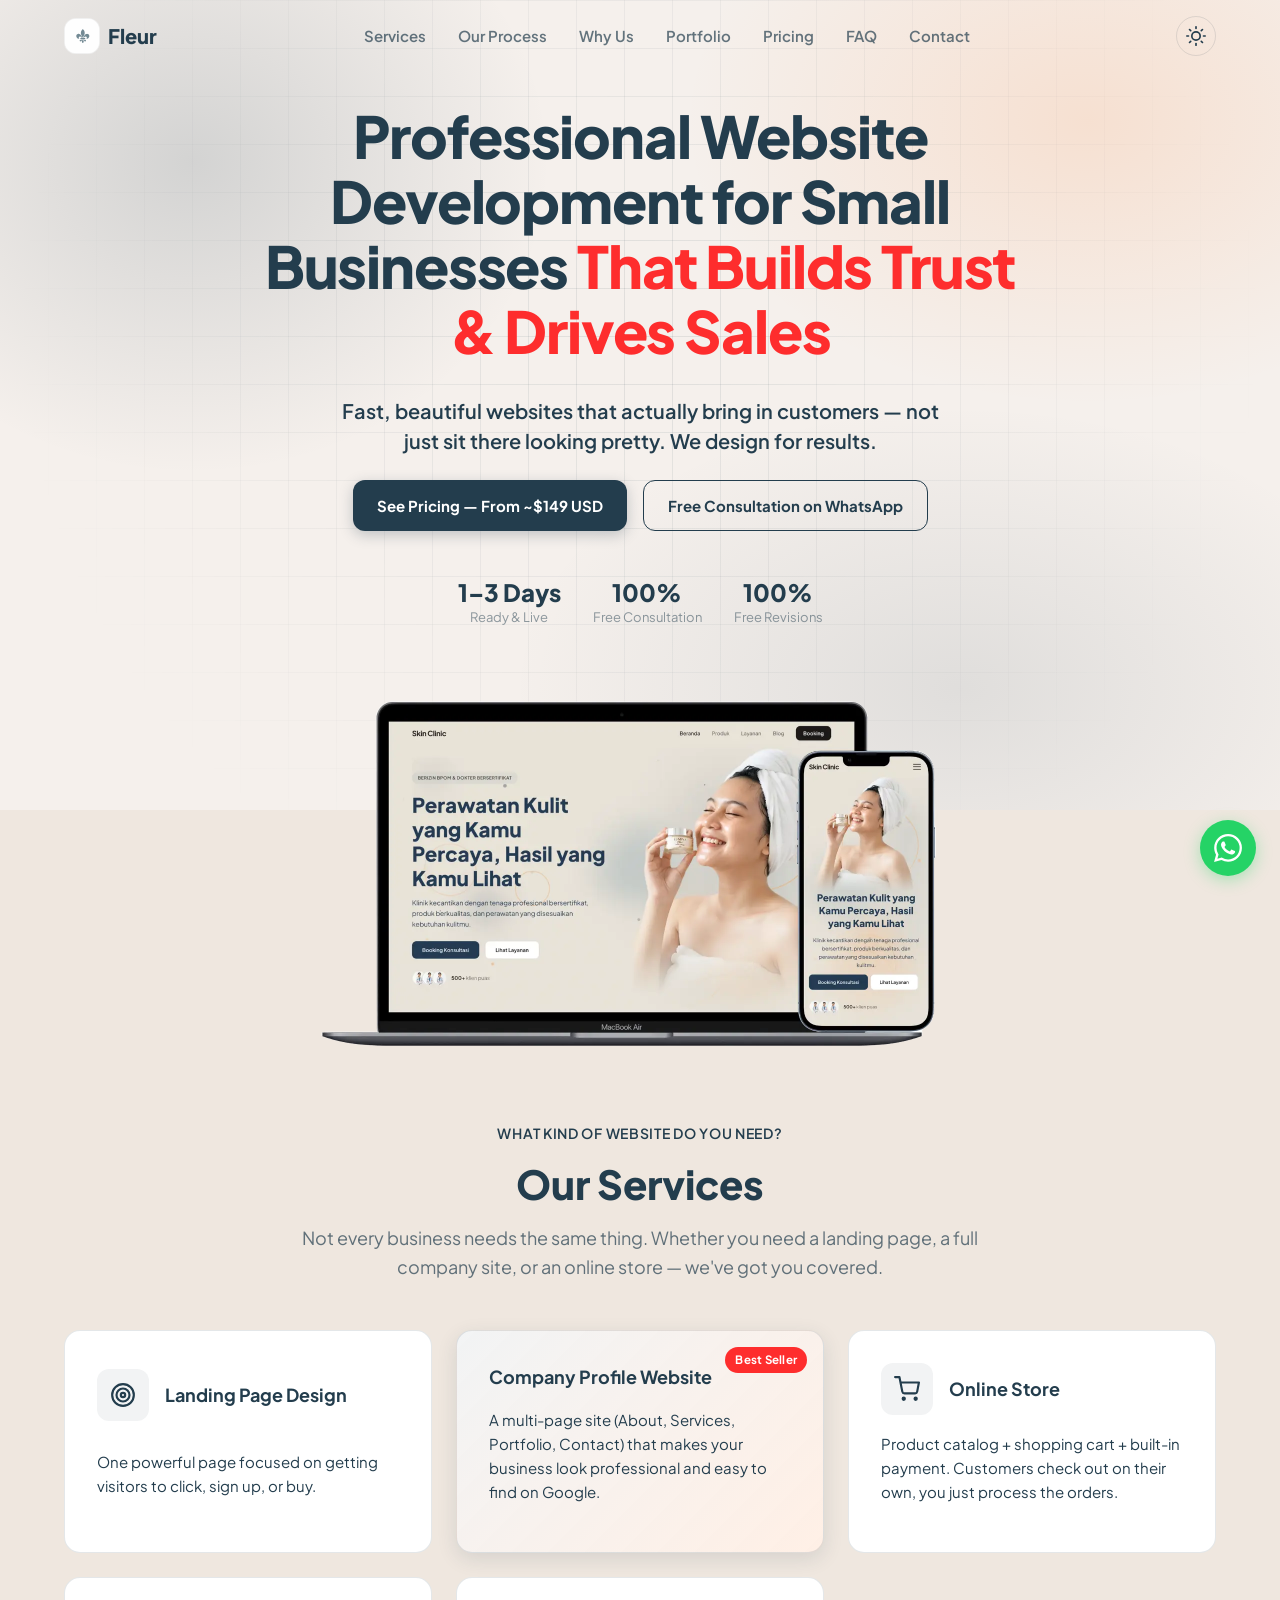
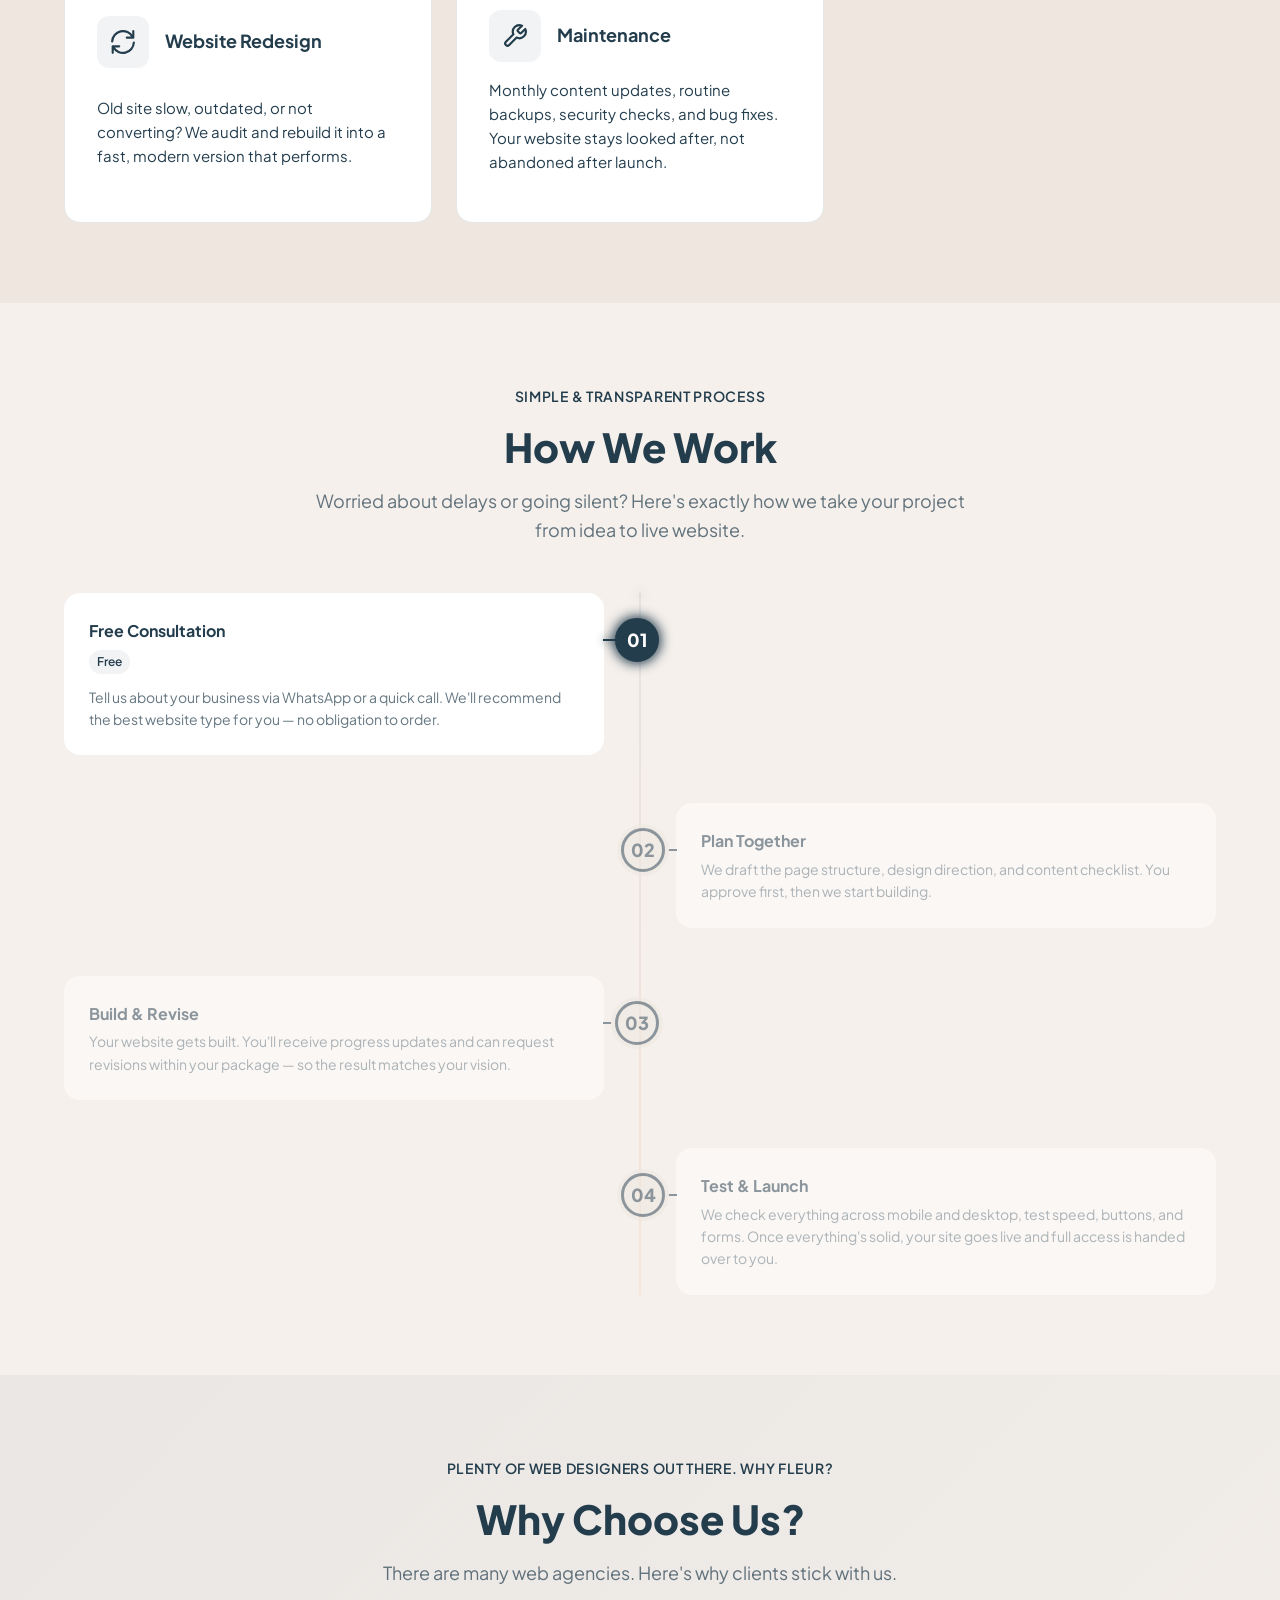
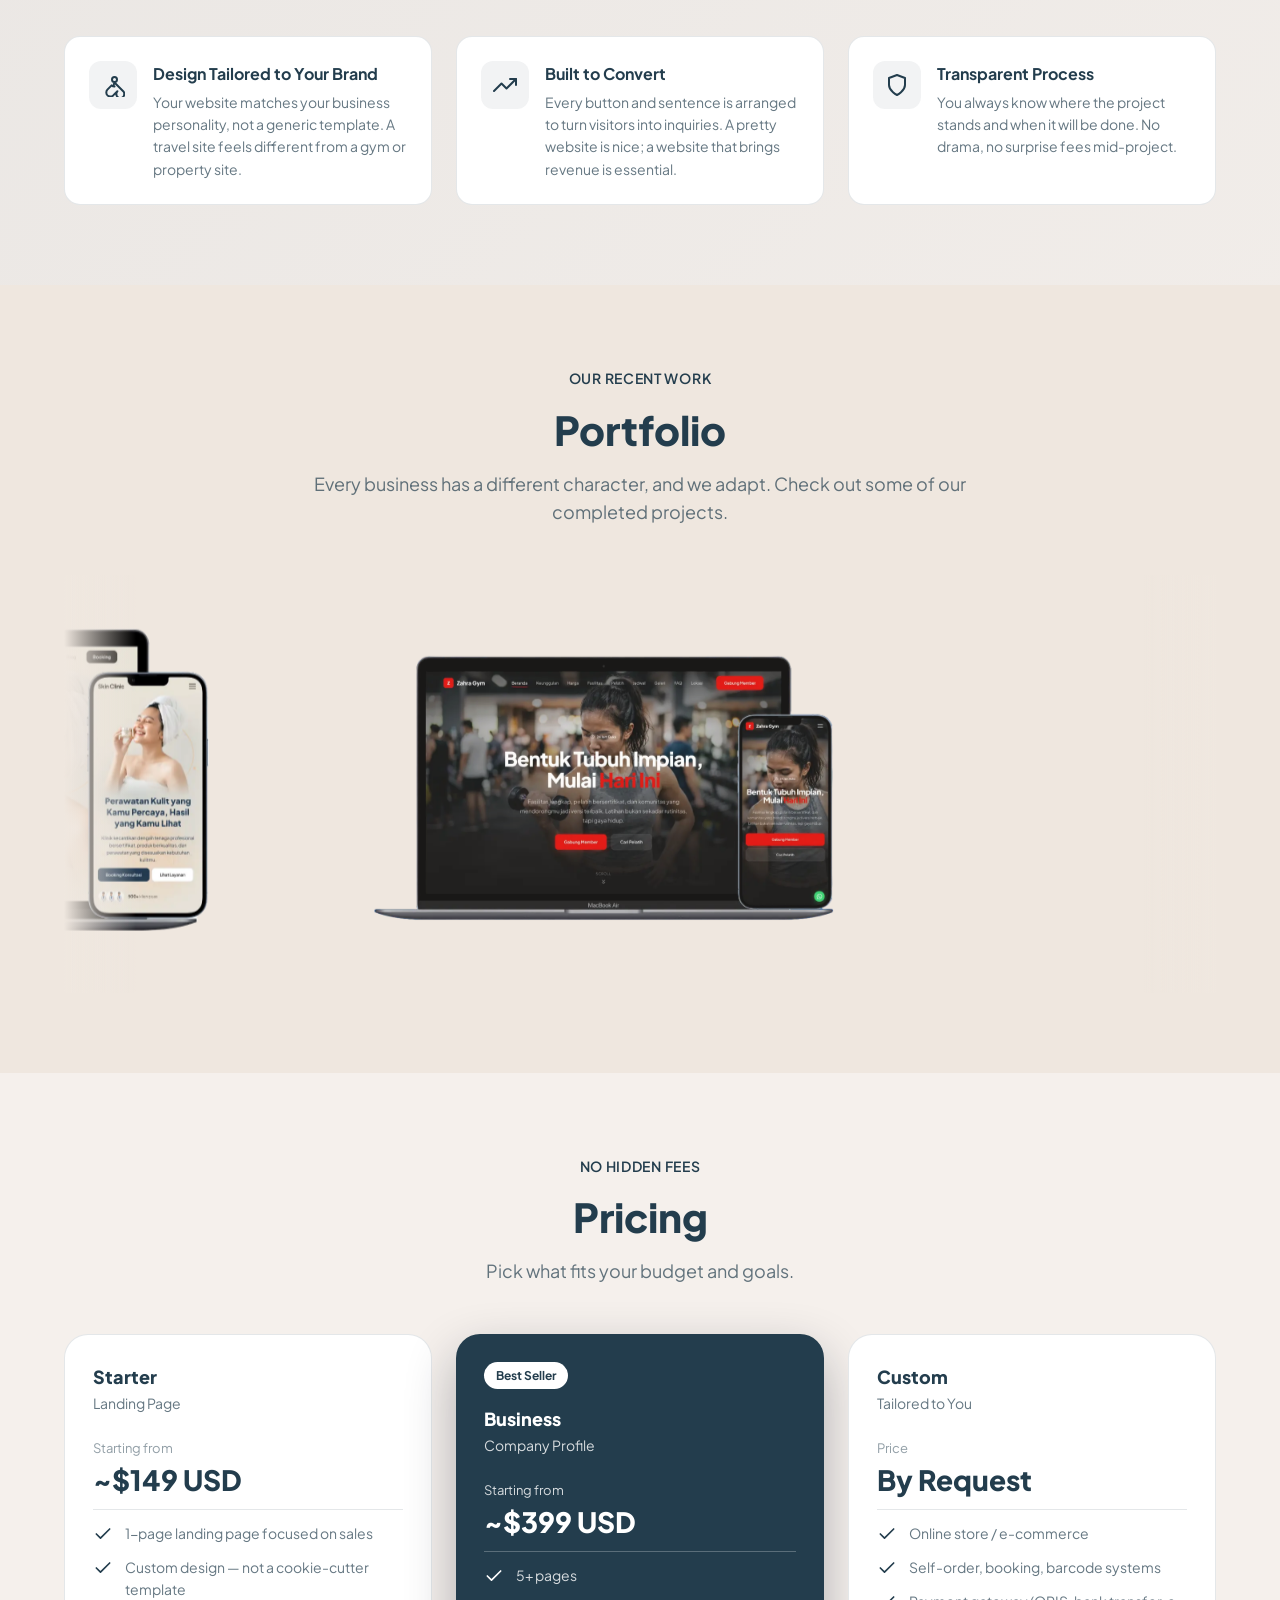
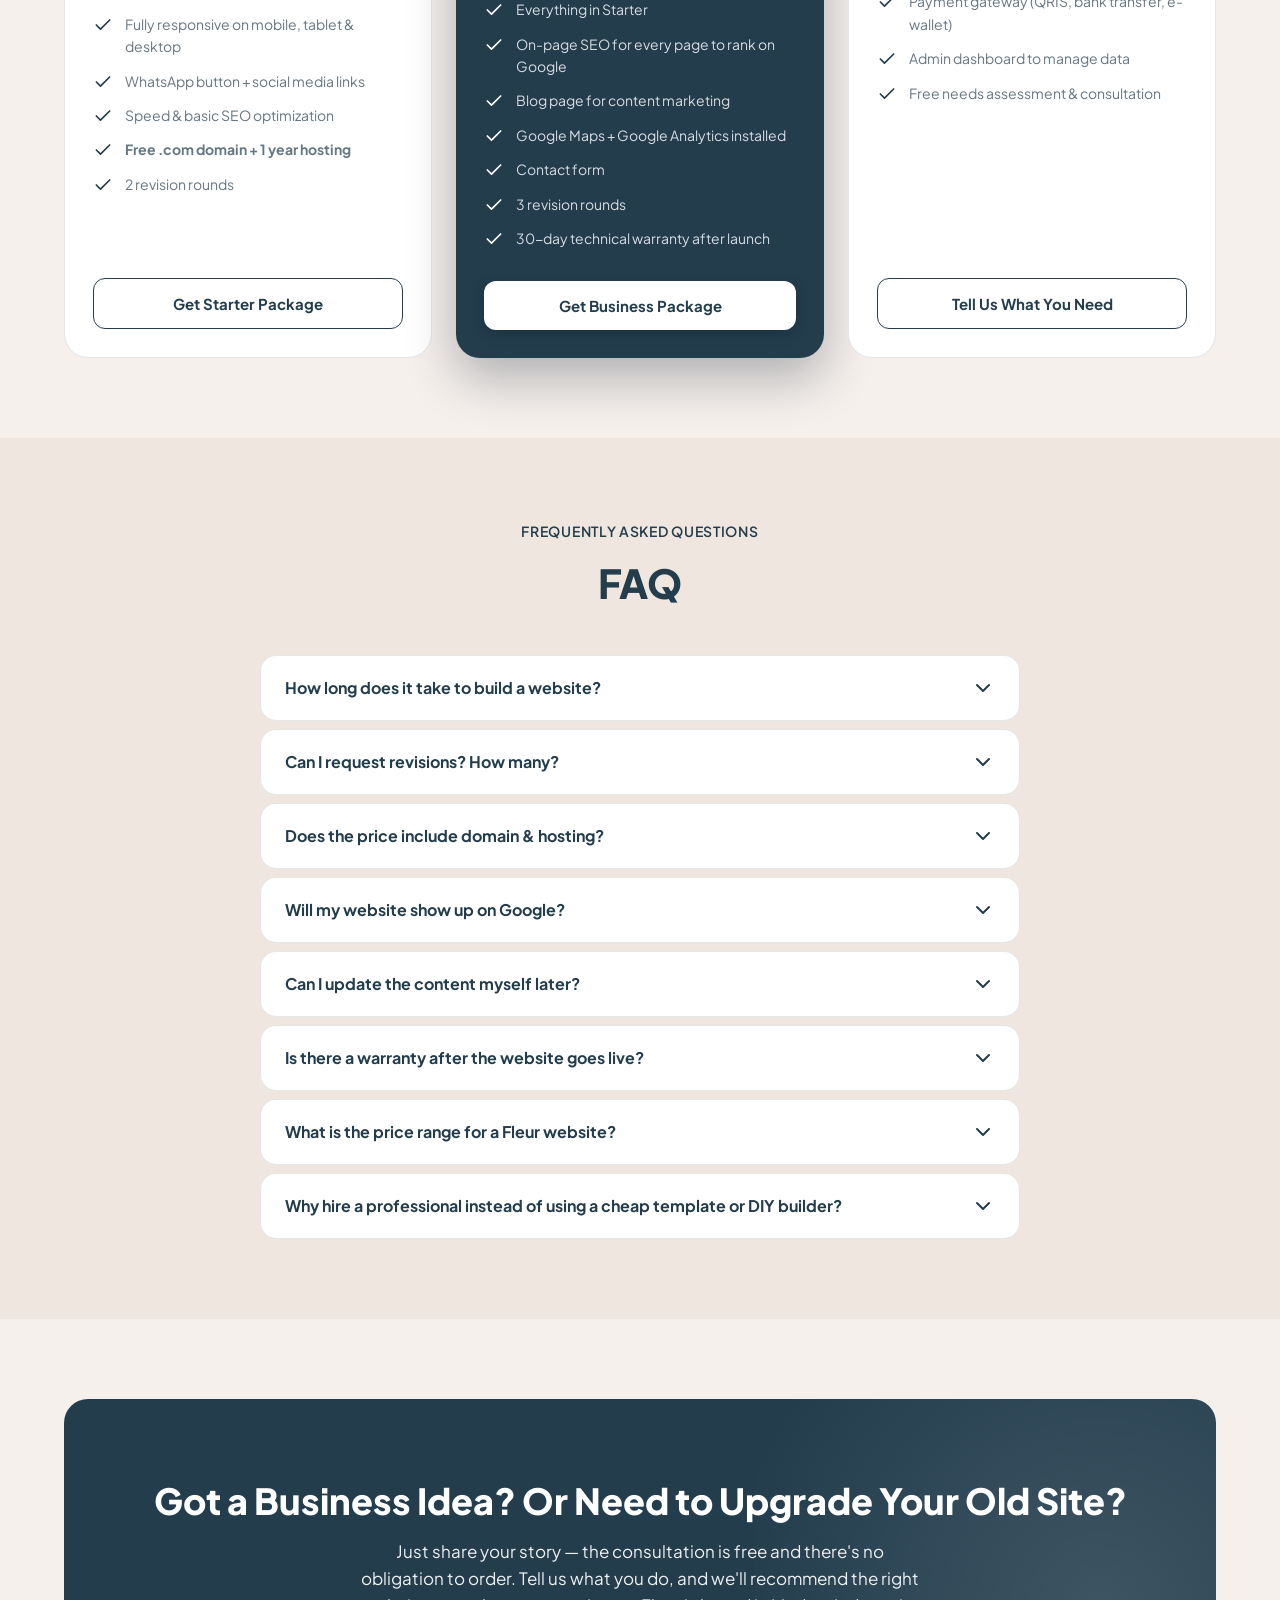
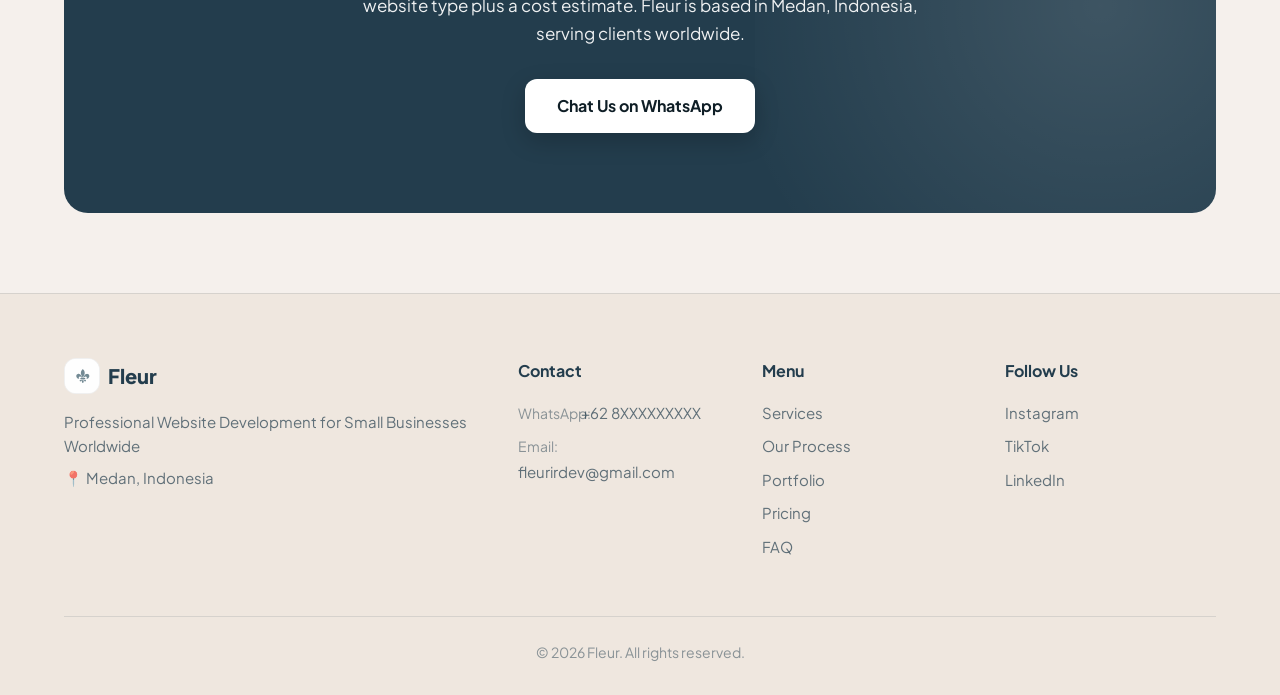
==== en/index.html @ a596614a "add leaguage" ====
<!DOCTYPE html>
<html lang="en">

<head>
  <meta charset="UTF-8">
  <meta name="viewport" content="width=device-width, initial-scale=1.0">
  <meta http-equiv="X-UA-Compatible" content="IE=edge">

  <!-- SEO Meta -->
  <title>Professional Website Development Services for Small Business | Fleur</title>
  <meta name="description"
    content="Affordable custom website development for small businesses &amp; professionals — landing pages, company profiles &amp; online stores. Fast turnaround, SEO-friendly, free consultation. Based in Indonesia, serving clients worldwide.">
  <meta name="keywords"
    content="custom website development, small business web design, affordable website services, professional website design, landing page design, company profile website, ecommerce website development, website redesign services, website maintenance services, freelance web developer Indonesia, cheap website design, fast website development, SEO friendly website">
  <meta name="robots" content="index, follow">
  <meta name="author" content="Fleur">
  <link rel="canonical" href="https://Fleur.id/en/">

  <!-- Hreflang -->
  <link rel="alternate" hreflang="id" href="https://Fleur.id/jasa-pembuatan-website" />
  <link rel="alternate" hreflang="en" href="https://Fleur.id/en/" />
  <link rel="alternate" hreflang="x-default" href="https://Fleur.id/jasa-pembuatan-website" />

  <!-- Open Graph -->
  <meta property="og:type" content="website">
  <meta property="og:url" content="https://Fleur.id/en/">
  <meta property="og:title" content="Professional Website Development Services for Small Business | Fleur">
  <meta property="og:description"
    content="Affordable custom website development for small businesses &amp; professionals — landing pages, company profiles &amp; online stores. Fast turnaround, SEO-friendly, free consultation. Based in Indonesia, serving clients worldwide.">
  <meta property="og:image" content="https://Fleur.id/assets/og-image.jpg">
  <meta property="og:locale" content="en_US">
  <meta property="og:site_name" content="Fleur">

  <!-- Twitter Card -->
  <meta name="twitter:card" content="summary_large_image">
  <meta name="twitter:title" content="Professional Website Development Services for Small Business | Fleur">
  <meta name="twitter:description"
    content="Affordable custom website development for small businesses &amp; professionals — landing pages, company profiles &amp; online stores. Fast turnaround, SEO-friendly, free consultation. Based in Indonesia, serving clients worldwide.">
  <meta name="twitter:image" content="https://Fleur.id/assets/og-image.jpg">

  <!-- Fonts -->
  <link rel="preconnect" href="https://fonts.googleapis.com">
  <link rel="preconnect" href="https://fonts.gstatic.com" crossorigin>
  <link href="https://fonts.googleapis.com/css2?family=Plus+Jakarta+Sans:wght@400;500;600;700;800&display=swap"
    rel="stylesheet">

  <!-- Styles -->
  <link rel="stylesheet" href="../css/styles.css">

  <!-- Inline theme init (prevent FOUC): set theme before paint -->
  <script>
    (function () {
      try {
        var saved = localStorage.getItem("Fleur-theme");
        var theme = saved || "light";
        document.documentElement.setAttribute("data-theme", theme);
        document.documentElement.classList.add("js");
      } catch (e) {
        document.documentElement.classList.add("js");
      }
    })();
  </script>

  <!-- Favicon placeholder -->
  <link rel="icon" type="image/svg+xml" href="../assets/logo.svg">

  <!-- JSON-LD Structured Data (static) -->
  <script type="application/ld+json">
  {
    "@context": "https://schema.org",
    "@graph": [
      {
        "@type": "ProfessionalService",
        "@id": "https://Fleur.id/en/",
        "name": "Fleur",
        "description": "Affordable custom website development for small businesses & professionals — landing pages, company profiles & online stores. Fast turnaround, SEO-friendly, free consultation. Based in Indonesia, serving clients worldwide.",
        "url": "https://Fleur.id/en/",
        "telephone": "+628XXXXXXXXX",
        "email": "fleurirdev@gmail.com",
        "address": {
          "@type": "PostalAddress",
          "addressLocality": "Medan",
          "addressCountry": "ID"
        },
        "areaServed": {
          "@type": "Place",
          "name": "Global"
        },
        "priceRange": "$$"
      },
      {
        "@type": "BreadcrumbList",
        "itemListElement": [
          {
            "@type": "ListItem",
            "position": 1,
            "name": "Home",
            "item": "https://Fleur.id/en/"
          }
        ]
      },
      {
        "@type": "Service",
        "serviceType": "Custom Landing Page Design",
        "provider": { "@id": "https://Fleur.id/en/" },
        "areaServed": { "@type": "Place", "name": "Global" },
        "name": "Custom Landing Page Design",
        "description": "A single high-converting page designed to turn visitors into leads or buyers."
      },
      {
        "@type": "Service",
        "serviceType": "Company Profile Website",
        "provider": { "@id": "https://Fleur.id/en/" },
        "areaServed": { "@type": "Place", "name": "Global" },
        "name": "Company Profile Website",
        "description": "A multi-page professional website that builds credibility and ranks on Google."
      },
      {
        "@type": "Service",
        "serviceType": "Online Store Development",
        "provider": { "@id": "https://Fleur.id/en/" },
        "areaServed": { "@type": "Place", "name": "Global" },
        "name": "Online Store Development",
        "description": "Product catalog, shopping cart, and integrated payment on your own website."
      },
      {
        "@type": "Service",
        "serviceType": "Website Redesign",
        "provider": { "@id": "https://Fleur.id/en/" },
        "areaServed": { "@type": "Place", "name": "Global" },
        "name": "Website Redesign",
        "description": "Rebuild your outdated website into a fast, modern, high-performing version."
      },
      {
        "@type": "Service",
        "serviceType": "Website Maintenance",
        "provider": { "@id": "https://Fleur.id/en/" },
        "areaServed": { "@type": "Place", "name": "Global" },
        "name": "Website Maintenance",
        "description": "Monthly content updates, regular backups, security monitoring, and bug fixes."
      },
      {
        "@type": "FAQPage",
        "mainEntity": [
          {
            "@type": "Question",
            "name": "How long does it take to build a website?",
            "acceptedAnswer": {
              "@type": "Answer",
              "text": "It depends on the package. Landing pages typically take 1–3 business days, company profiles 3–7 business days, and custom systems depend on the agreed scope. The timeline starts once we receive all your content (text, photos, logo)."
            }
          },
          {
            "@type": "Question",
            "name": "Can I request revisions? How many?",
            "acceptedAnswer": {
              "@type": "Answer",
              "text": "Absolutely. The Starter package includes 2 rounds of revisions, the Business package includes 3 rounds, and Custom packages are negotiated case by case. Revisions cover text, colors, images, and layout adjustments within the original concept."
            }
          },
          {
            "@type": "Question",
            "name": "Does the price include domain and hosting?",
            "acceptedAnswer": {
              "@type": "Answer",
              "text": "Yes. All packages include a .com domain and hosting for the first year, so there are no hidden costs down the road."
            }
          },
          {
            "@type": "Question",
            "name": "Will my website show up on Google?",
            "acceptedAnswer": {
              "@type": "Answer",
              "text": "Every website we build is SEO-friendly by default: clean structure, fast loading, mobile-responsive, and submitted to Google Search Console. Want to aggressively chase page-one rankings? We also offer advanced content & SEO services."
            }
          },
          {
            "@type": "Question",
            "name": "Can I update the content myself later?",
            "acceptedAnswer": {
              "@type": "Answer",
              "text": "Yes. We provide a simple guide for editing text and images on your own. Prefer a hands-off approach? Sign up for our monthly Maintenance package and we'll handle everything."
            }
          },
          {
            "@type": "Question",
            "name": "Is there a warranty after the website goes live?",
            "acceptedAnswer": {
              "@type": "Answer",
              "text": "Yes. We provide a 30-day technical warranty for bug fixes and error corrections after launch. Need long-term support? Just switch to our maintenance plan."
            }
          },
          {
            "@type": "Question",
            "name": "What is the price range for a Fleur website?",
            "acceptedAnswer": {
              "@type": "Answer",
              "text": "Our Starter package (landing page) begins at around $149 USD, the Business package (company profile) starts at around $399 USD, and Custom packages are quoted individually. All prices include a .com domain + 1 year hosting, free consultation, and revisions per package. Transparent pricing upfront — no hidden fees."
            }
          },
          {
            "@type": "Question",
            "name": "Why hire a professional instead of using a cheap template or DIY builder?",
            "acceptedAnswer": {
              "@type": "Answer",
              "text": "Cheap templates often look slow, generic, and struggle to rank on Google. We deliver a professional, brand-aligned website that is SEO-friendly, mobile-friendly, and supported until launch. It's a one-time investment with long-term returns."
            }
          }
        ]
      }
    ]
  }
  </script>
</head>

<body>
  <!-- Smart Language Banner (auto-suggest by browser locale; no auto-redirect, SEO-safe) -->
  <div id="lang-banner" class="lang-banner" role="status" aria-live="polite" hidden>
    <span class="lang-banner__text" id="lang-banner-text"></span>
    <a href="#" class="lang-banner__link" id="lang-banner-link"></a>
    <button type="button" class="lang-banner__close" id="lang-banner-close" aria-label="Close">&times;</button>
  </div>

  <!-- Skip to content for accessibility -->
  <!-- <a href="#main-content" class="skip-link">Skip to content</a> -->

  <!-- Navbar -->
  <header class="header" id="header">
    <nav class="nav container" aria-label="Main navigation">
      <a href="#" class="nav__logo" aria-label="Fleur home">
        <img src="../assets/logo.svg" class="nav__logo-img" alt="Fleur" width="36" height="36">
        <span class="nav__logo-text">Fleur</span>
      </a>

      <div class="nav__menu" id="nav-menu">
        <ul class="nav__list" id="nav-list" role="menubar">
          <li role="none"><a href="#services" class="nav__link" role="menuitem" data-section="services">Services</a></li>
          <li role="none"><a href="#process" class="nav__link" role="menuitem" data-section="process">Our Process</a></li>
          <li role="none"><a href="#why" class="nav__link" role="menuitem" data-section="why">Why Us</a></li>
          <li role="none"><a href="#portfolio" class="nav__link" role="menuitem" data-section="portfolio">Portfolio</a></li>
          <li role="none"><a href="#pricing" class="nav__link" role="menuitem" data-section="pricing">Pricing</a></li>
          <li role="none"><a href="#faq" class="nav__link" role="menuitem" data-section="faq">FAQ</a></li>
          <li role="none"><a href="#contact" class="nav__link" role="menuitem" data-section="contact">Contact</a></li>
        </ul>
      </div>

      <div class="nav__actions">
        <a href="../index.html" class="lang-switcher" aria-label="Switch to Indonesian" title="Bahasa Indonesia">ID</a>
        <button class="theme-toggle" id="theme-toggle" aria-label="Toggle theme" aria-pressed="false" type="button">
          <svg class="theme-toggle__icon theme-toggle__icon--sun" viewBox="0 0 24 24" fill="none" stroke="currentColor"
            stroke-width="2" stroke-linecap="round" stroke-linejoin="round" aria-hidden="true">
            <circle cx="12" cy="12" r="5"></circle>
            <line x1="12" y1="1" x2="12" y2="3"></line>
            <line x1="12" y1="21" x2="12" y2="23"></line>
            <line x1="4.22" y1="4.22" x2="5.64" y2="5.64"></line>
            <line x1="18.36" y1="18.36" x2="19.78" y2="19.78"></line>
            <line x1="1" y1="12" x2="3" y2="12"></line>
            <line x1="21" y1="12" x2="23" y2="12"></line>
            <line x1="4.22" y1="19.78" x2="5.64" y2="18.36"></line>
            <line x1="18.36" y1="5.64" x2="19.78" y2="4.22"></line>
          </svg>
          <svg class="theme-toggle__icon theme-toggle__icon--moon" viewBox="0 0 24 24" fill="none" stroke="currentColor"
            stroke-width="2" stroke-linecap="round" stroke-linejoin="round" aria-hidden="true">
            <path d="M21 12.79A9 9 0 1 1 11.21 3 7 7 0 0 0 21 12.79z"></path>
          </svg>
        </button>
        <button class="nav__hamburger" id="nav-hamburger" aria-label="Open menu" aria-expanded="false"
          aria-controls="nav-menu" type="button">
          <span></span>
          <span></span>
          <span></span>
        </button>
      </div>
    </nav>
  </header>

  <div class="nav-backdrop" id="nav-backdrop" hidden></div>

  <main id="main-content">
    <!-- Hero Section -->
    <section class="hero" id="hero" aria-labelledby="hero-title">
      <div class="hero__bg" aria-hidden="true"></div>
      <div class="hero__inner container">
        <div class="hero__content">
          <h1 class="hero__title" id="hero-title">Professional Website Development for Small Businesses <span class="highlight">That Builds Trust & Drives Sales</span></h1>
          <p class="hero__subtitle" id="hero-subtitle">Fast, beautiful websites that actually bring in customers — not just sit there looking pretty. We design for results.</p>
          <div class="hero__cta">
            <a href="#pricing" class="btn btn--primary" id="hero-cta-primary">See Pricing — From ~$149 USD</a>
            <a href="https://wa.me/628XXXXXXXXX?text=Hi%20Fleur%2C%20I%27d%20like%20a%20free%20consultation%20about%20my%20website."
              class="btn btn--secondary" id="hero-cta-secondary" target="_blank" rel="noopener noreferrer">Free Consultation on WhatsApp</a>
          </div>
          <div class="hero__stats" id="hero-stats">
            <div class="hero__stat">
              <span class="hero__stat-value">1–3 Days</span>
              <span class="hero__stat-label">Ready & Live</span>
            </div>
            <div class="hero__stat">
              <span class="hero__stat-value">100%</span>
              <span class="hero__stat-label">Free Consultation</span>
            </div>
            <div class="hero__stat">
              <span class="hero__stat-value">100%</span>
              <span class="hero__stat-label">Free Revisions</span>
            </div>
          </div>
        </div>
      </div>

      <div class="hero__showcase" aria-hidden="true">
        <div class="hero__showcase-track" id="hero-showcase-track">
          <a class="showcase-card" href="#portfolio" aria-label="Self Order">
            <img src="../assets/skin-clinic-sample.webp"
              alt="Portfolio QRIS self-order system for restaurant — Fleur web development" loading="lazy">
          </a>
        </div>
      </div>
    </section>

    <!-- Services Section -->
    <section class="section section--alt services" id="services" aria-labelledby="services-title">
      <div class="container">
        <div class="section__header reveal">
          <span class="section__eyebrow" id="services-subtitle">What Kind of Website Do You Need?</span>
          <h2 class="section__title" id="services-title">Our Services</h2>
          <p class="section__description" id="services-description">Not every business needs the same thing. Whether you need a landing page, a full company site, or an online store — we've got you covered.</p>
        </div>
        <div class="services__grid" id="services-grid">
          <article class="service-card reveal">
            <div class="service-card__icon" aria-hidden="true">
              <svg viewBox="0 0 24 24" fill="none" stroke="currentColor" stroke-width="2" stroke-linecap="round"
                stroke-linejoin="round">
                <circle cx="12" cy="12" r="10"></circle>
                <circle cx="12" cy="12" r="6"></circle>
                <circle cx="12" cy="12" r="2"></circle>
              </svg>
            </div>
            <h3 class="service-card__title">Landing Page Design</h3>
            <p class="service-card__description">One powerful page focused on getting visitors to click, sign up, or buy.</p>
          </article>
          <article class="service-card service-card--featured reveal">
            <span class="service-card__tag">Best Seller</span>
            <h3 class="service-card__title">Company Profile Website</h3>
            <p class="service-card__description">A multi-page site (About, Services, Portfolio, Contact) that makes your business look professional and easy to find on Google.</p>
          </article>
          <article class="service-card reveal">
            <div class="service-card__icon" aria-hidden="true">
              <svg viewBox="0 0 24 24" fill="none" stroke="currentColor" stroke-width="2" stroke-linecap="round"
                stroke-linejoin="round">
                <circle cx="9" cy="21" r="1"></circle>
                <circle cx="20" cy="21" r="1"></circle>
                <path d="M1 1h4l2.68 13.39a2 2 0 0 0 2 1.61h9.72a2 2 0 0 0 2-1.61L23 6H6"></path>
              </svg>
            </div>
            <h3 class="service-card__title">Online Store</h3>
            <p class="service-card__description">Product catalog + shopping cart + built-in payment. Customers check out on their own, you just process the orders.</p>
          </article>
          <article class="service-card reveal">
            <div class="service-card__icon" aria-hidden="true">
              <svg viewBox="0 0 24 24" fill="none" stroke="currentColor" stroke-width="2" stroke-linecap="round"
                stroke-linejoin="round">
                <path d="M21.5 2v6h-6M2.5 22v-6h6M2 11.5a10 10 0 0 1 18.8-4.3M22 12.5a10 10 0 0 1-18.8 4.3"></path>
              </svg>
            </div>
            <h3 class="service-card__title">Website Redesign</h3>
            <p class="service-card__description">Old site slow, outdated, or not converting? We audit and rebuild it into a fast, modern version that performs.</p>
          </article>
          <article class="service-card reveal">
            <div class="service-card__icon" aria-hidden="true">
              <svg viewBox="0 0 24 24" fill="none" stroke="currentColor" stroke-width="2" stroke-linecap="round"
                stroke-linejoin="round">
                <path
                  d="M14.7 6.3a1 1 0 0 0 0 1.4l1.6 1.6a1 1 0 0 0 1.4 0l3.77-3.77a6 6 0 0 1-7.94 7.94l-6.91 6.91a2.12 2.12 0 0 1-3-3l6.91-6.91a6 6 0 0 1 7.94-7.94l-3.76 3.76z">
                </path>
              </svg>
            </div>
            <h3 class="service-card__title">Maintenance</h3>
            <p class="service-card__description">Monthly content updates, routine backups, security checks, and bug fixes. Your website stays looked after, not abandoned after launch.</p>
          </article>
        </div>
      </div>
    </section>

    <!-- Process Section -->
    <section class="section process" id="process" aria-labelledby="process-title">
      <div class="container">
        <div class="section__header reveal">
          <span class="section__eyebrow" id="process-subtitle">Simple & Transparent Process</span>
          <h2 class="section__title" id="process-title">How We Work</h2>
          <p class="section__description" id="process-description">Worried about delays or going silent? Here's exactly how we take your project from idea to live website.</p>
        </div>
        <div class="process__timeline" id="process-timeline">
          <article class="process-card reveal">
            <div class="process-card__number">01</div>
            <h3 class="process-card__title">Free Consultation</h3>
            <span class="process-card__note">Free</span>
            <p class="process-card__description">Tell us about your business via WhatsApp or a quick call. We'll recommend the best website type for you — no obligation to order.</p>
          </article>
          <article class="process-card reveal">
            <div class="process-card__number">02</div>
            <h3 class="process-card__title">Plan Together</h3>
            <p class="process-card__description">We draft the page structure, design direction, and content checklist. You approve first, then we start building.</p>
          </article>
          <article class="process-card reveal">
            <div class="process-card__number">03</div>
            <h3 class="process-card__title">Build & Revise</h3>
            <p class="process-card__description">Your website gets built. You'll receive progress updates and can request revisions within your package — so the result matches your vision.</p>
          </article>
          <article class="process-card reveal">
            <div class="process-card__number">04</div>
            <h3 class="process-card__title">Test & Launch</h3>
            <p class="process-card__description">We check everything across mobile and desktop, test speed, buttons, and forms. Once everything's solid, your site goes live and full access is handed over to you.</p>
          </article>
        </div>
      </div>
    </section>

    <!-- Why Us Section -->
    <section class="section section--highlight why" id="why" aria-labelledby="why-title">
      <div class="container">
        <div class="section__header reveal">
          <span class="section__eyebrow" id="why-subtitle">Plenty of Web Designers Out There. Why Fleur?</span>
          <h2 class="section__title" id="why-title">Why Choose Us?</h2>
          <p class="section__description" id="why-description">There are many web agencies. Here's why clients stick with us.</p>
        </div>
        <div class="why__grid" id="why-grid">
          <article class="why-card reveal">
            <div class="why-card__icon" aria-hidden="true">
              <svg viewBox="0 0 24 24" fill="none" stroke="currentColor" stroke-width="2" stroke-linecap="round"
                stroke-linejoin="round">
                <circle cx="13.5" cy="6.5" r="2.5"></circle>
                <path
                  d="M13.5 13.5c-1.1 0-2.1-.4-2.9-1.1l-4.2 4.2c-.7.7-1.1 1.7-1.1 2.9 0 2.2 1.8 4 4 4 1.1 0 2.1-.4 2.9-1.1l4.2-4.2c-.7.7-1.1 1.7-1.1 2.9 0 2.2 1.8 4 4 4s4-1.8 4-4c0-1.1-.4-2.1-1.1-2.9l-8.5-8.5c-.7.7-1.1 1.7-1.1 2.9z">
                </path>
              </svg>
            </div>
            <div class="why-card__content">
              <h3>Design Tailored to Your Brand</h3>
              <p>Your website matches your business personality, not a generic template. A travel site feels different from a gym or property site.</p>
            </div>
          </article>
          <article class="why-card reveal">
            <div class="why-card__icon" aria-hidden="true">
              <svg viewBox="0 0 24 24" fill="none" stroke="currentColor" stroke-width="2" stroke-linecap="round"
                stroke-linejoin="round">
                <polyline points="23 6 13.5 15.5 8.5 10.5 1 18"></polyline>
                <polyline points="17 6 23 6 23 12"></polyline>
              </svg>
            </div>
            <div class="why-card__content">
              <h3>Built to Convert</h3>
              <p>Every button and sentence is arranged to turn visitors into inquiries. A pretty website is nice; a website that brings revenue is essential.</p>
            </div>
          </article>
          <article class="why-card reveal">
            <div class="why-card__icon" aria-hidden="true">
              <svg viewBox="0 0 24 24" fill="none" stroke="currentColor" stroke-width="2" stroke-linecap="round"
                stroke-linejoin="round">
                <path d="M12 22s8-4 8-10V5l-8-3-8 3v7c0 6 8 10 8 10z"></path>
              </svg>
            </div>
            <div class="why-card__content">
              <h3>Transparent Process</h3>
              <p>You always know where the project stands and when it will be done. No drama, no surprise fees mid-project.</p>
            </div>
          </article>
        </div>
      </div>
    </section>

    <!-- Portfolio Section -->
    <section class="section section--alt portfolio" id="portfolio" aria-labelledby="portfolio-title">
      <div class="container">
        <div class="section__header reveal">
          <span class="section__eyebrow" id="portfolio-subtitle">Our Recent Work</span>
          <h2 class="section__title" id="portfolio-title">Portfolio</h2>
          <p class="section__description" id="portfolio-description">Every business has a different character, and we adapt. Check out some of our completed projects.</p>
        </div>
        <div class="portfolio__scroller-wrap">
          <div class="portfolio__scroller reveal" id="portfolio-grid">
            <a class="portfolio-card" href="portofolio/travelku.html"
              aria-label="View travel agency portfolio detail — Travelku">
              <img src="../assets/umroh-sample.webp"
                alt="Travel agency company profile website — Fleur" loading="lazy" width="600" height="450">
              <span class="portfolio-card__overlay">View details
                <svg viewBox="0 0 24 24" fill="none" stroke="currentColor" stroke-width="2.5"
                  stroke-linecap="round" stroke-linejoin="round" aria-hidden="true">
                  <line x1="7" y1="17" x2="17" y2="7"></line>
                  <polyline points="7 7 17 7 17 17"></polyline>
                </svg>
              </span>
            </a>
            <a class="portfolio-card" href="portofolio/klinik-kecantikan.html"
              aria-label="View beauty clinic portfolio detail">
              <img src="../assets/skin-clinic-sample.webp"
                alt="Beauty clinic company profile website — Fleur" loading="lazy" width="600" height="450">
              <span class="portfolio-card__overlay">View details
                <svg viewBox="0 0 24 24" fill="none" stroke="currentColor" stroke-width="2.5"
                  stroke-linecap="round" stroke-linejoin="round" aria-hidden="true">
                  <line x1="7" y1="17" x2="17" y2="7"></line>
                  <polyline points="7 7 17 7 17 17"></polyline>
                </svg>
              </span>
            </a>
            <a class="portfolio-card" href="portofolio/gym-zahra.html"
              aria-label="View gym portfolio detail — Zahra Gym">
              <img src="../assets/gym-sample.webp" alt="Gym and fitness website — Fleur" loading="lazy"
                width="600" height="450">
              <span class="portfolio-card__overlay">View details
                <svg viewBox="0 0 24 24" fill="none" stroke="currentColor" stroke-width="2.5"
                  stroke-linecap="round" stroke-linejoin="round" aria-hidden="true">
                  <line x1="7" y1="17" x2="17" y2="7"></line>
                  <polyline points="7 7 17 7 17 17"></polyline>
                </svg>
              </span>
            </a>
            <a class="portfolio-card" href="portofolio/self-order-qris.html"
              aria-label="View QRIS self-order system portfolio detail">
              <img src="../assets/self-order-sample.webp"
                alt="QRIS self-order system for restaurant — Fleur" loading="lazy" width="600" height="450">
              <span class="portfolio-card__overlay">View details
                <svg viewBox="0 0 24 24" fill="none" stroke="currentColor" stroke-width="2.5"
                  stroke-linecap="round" stroke-linejoin="round" aria-hidden="true">
                  <line x1="7" y1="17" x2="17" y2="7"></line>
                  <polyline points="7 7 17 7 17 17"></polyline>
                </svg>
              </span>
            </a>
            <a class="portfolio-card" href="portofolio/rumah-impian.html"
              aria-label="View property portfolio detail — Rumah Impian">
              <img src="../assets/property-sample.webp" alt="Property website Rumah Impian KPR — Fleur"
                loading="lazy" width="600" height="450">
              <span class="portfolio-card__overlay">View details
                <svg viewBox="0 0 24 24" fill="none" stroke="currentColor" stroke-width="2.5"
                  stroke-linecap="round" stroke-linejoin="round" aria-hidden="true">
                  <line x1="7" y1="17" x2="17" y2="7"></line>
                  <polyline points="7 7 17 7 17 17"></polyline>
                </svg>
              </span>
            </a>
          </div>
          <div class="portfolio__edge portfolio__edge--left" aria-hidden="true"></div>
          <div class="portfolio__edge portfolio__edge--right" aria-hidden="true"></div>
          <div class="portfolio__hint" aria-hidden="true">
            <svg class="portfolio__hint-icon" viewBox="0 0 24 24" width="22" height="22" fill="none"
              stroke="currentColor" stroke-width="2.5" stroke-linecap="round" stroke-linejoin="round">
              <polyline points="9 6 15 12 9 18"></polyline>
              <polyline points="14 6 20 12 14 18"></polyline>
            </svg>
          </div>
        </div>
      </div>
    </section>

    <!-- Pricing Section -->
    <section class="section pricing" id="pricing" aria-labelledby="pricing-title">
      <div class="container">
        <div class="section__header reveal">
          <span class="section__eyebrow" id="pricing-subtitle">No Hidden Fees</span>
          <h2 class="section__title" id="pricing-title">Pricing</h2>
          <p class="section__description" id="pricing-description">Pick what fits your budget and goals.</p>
        </div>
        <div class="pricing__grid" id="pricing-grid">
          <article class="pricing-card reveal">
            <div class="pricing-card__header">
              <h3 class="pricing-card__title">Starter</h3>
              <p class="pricing-card__description">Landing Page</p>
            </div>
            <div class="pricing-card__price">
              <span class="pricing-card__price-label">Starting from</span>
              <span class="pricing-card__price-value">~$149 USD</span>
            </div>
            <ul class="pricing-card__features">
              <li class="pricing-card__feature">
                <svg viewBox="0 0 24 24" fill="none" stroke="currentColor" stroke-width="2" stroke-linecap="round"
                  stroke-linejoin="round">
                  <polyline points="20 6 9 17 4 12"></polyline>
                </svg>
                <span>1-page landing page focused on sales</span>
              </li>
              <li class="pricing-card__feature">
                <svg viewBox="0 0 24 24" fill="none" stroke="currentColor" stroke-width="2" stroke-linecap="round"
                  stroke-linejoin="round">
                  <polyline points="20 6 9 17 4 12"></polyline>
                </svg>
                <span>Custom design — not a cookie-cutter template</span>
              </li>
              <li class="pricing-card__feature">
                <svg viewBox="0 0 24 24" fill="none" stroke="currentColor" stroke-width="2" stroke-linecap="round"
                  stroke-linejoin="round">
                  <polyline points="20 6 9 17 4 12"></polyline>
                </svg>
                <span>Fully responsive on mobile, tablet &amp; desktop</span>
              </li>
              <li class="pricing-card__feature">
                <svg viewBox="0 0 24 24" fill="none" stroke="currentColor" stroke-width="2" stroke-linecap="round"
                  stroke-linejoin="round">
                  <polyline points="20 6 9 17 4 12"></polyline>
                </svg>
                <span>WhatsApp button + social media links</span>
              </li>
              <li class="pricing-card__feature">
                <svg viewBox="0 0 24 24" fill="none" stroke="currentColor" stroke-width="2" stroke-linecap="round"
                  stroke-linejoin="round">
                  <polyline points="20 6 9 17 4 12"></polyline>
                </svg>
                <span>Speed &amp; basic SEO optimization</span>
              </li>
              <li class="pricing-card__feature">
                <svg viewBox="0 0 24 24" fill="none" stroke="currentColor" stroke-width="2" stroke-linecap="round"
                  stroke-linejoin="round">
                  <polyline points="20 6 9 17 4 12"></polyline>
                </svg>
                <strong>Free .com domain + 1 year hosting</strong>
              </li>
              <li class="pricing-card__feature">
                <svg viewBox="0 0 24 24" fill="none" stroke="currentColor" stroke-width="2" stroke-linecap="round"
                  stroke-linejoin="round">
                  <polyline points="20 6 9 17 4 12"></polyline>
                </svg>
                <span>2 revision rounds</span>
              </li>
            </ul>

            <a href="#contact" class="btn btn--secondary btn--block">Get Starter Package</a>
          </article>
          <article class="pricing-card reveal pricing-card--featured">
            <span class="pricing-card__badge">Best Seller</span>
            <div class="pricing-card__header">
              <h3 class="pricing-card__title">Business</h3>
              <p class="pricing-card__description">Company Profile</p>
            </div>
            <div class="pricing-card__price">
              <span class="pricing-card__price-label">Starting from</span>
              <span class="pricing-card__price-value">~$399 USD</span>
            </div>
            <ul class="pricing-card__features">
              <li class="pricing-card__feature">
                <svg viewBox="0 0 24 24" fill="none" stroke="currentColor" stroke-width="2" stroke-linecap="round"
                  stroke-linejoin="round">
                  <polyline points="20 6 9 17 4 12"></polyline>
                </svg>
                5+ pages
              </li>
              <li class="pricing-card__feature">
                <svg viewBox="0 0 24 24" fill="none" stroke="currentColor" stroke-width="2" stroke-linecap="round"
                  stroke-linejoin="round">
                  <polyline points="20 6 9 17 4 12"></polyline>
                </svg>
                <span>Everything in Starter</span>
              </li>
              <li class="pricing-card__feature">
                <svg viewBox="0 0 24 24" fill="none" stroke="currentColor" stroke-width="2" stroke-linecap="round"
                  stroke-linejoin="round">
                  <polyline points="20 6 9 17 4 12"></polyline>
                </svg>
                <span>On-page SEO for every page to rank on Google</span>
              </li>
              <li class="pricing-card__feature">
                <svg viewBox="0 0 24 24" fill="none" stroke="currentColor" stroke-width="2" stroke-linecap="round"
                  stroke-linejoin="round">
                  <polyline points="20 6 9 17 4 12"></polyline>
                </svg>
                <span>Blog page for content marketing</span>
              </li>
              <li class="pricing-card__feature">
                <svg viewBox="0 0 24 24" fill="none" stroke="currentColor" stroke-width="2" stroke-linecap="round"
                  stroke-linejoin="round">
                  <polyline points="20 6 9 17 4 12"></polyline>
                </svg>
                <span>Google Maps + Google Analytics installed</span>
              </li>
              <li class="pricing-card__feature">
                <svg viewBox="0 0 24 24" fill="none" stroke="currentColor" stroke-width="2" stroke-linecap="round"
                  stroke-linejoin="round">
                  <polyline points="20 6 9 17 4 12"></polyline>
                </svg>
                <span>Contact form</span>
              </li>
              <li class="pricing-card__feature">
                <svg viewBox="0 0 24 24" fill="none" stroke="currentColor" stroke-width="2" stroke-linecap="round"
                  stroke-linejoin="round">
                  <polyline points="20 6 9 17 4 12"></polyline>
                </svg>
                <span>3 revision rounds</span>
              </li>
              <li class="pricing-card__feature">
                <svg viewBox="0 0 24 24" fill="none" stroke="currentColor" stroke-width="2" stroke-linecap="round"
                  stroke-linejoin="round">
                  <polyline points="20 6 9 17 4 12"></polyline>
                </svg>
                <span>30-day technical warranty after launch</span>
              </li>
            </ul>

            <a href="#contact" class="btn btn--primary btn--block">Get Business Package</a>
          </article>
          <article class="pricing-card reveal">
            <div class="pricing-card__header">
              <h3 class="pricing-card__title">Custom</h3>
              <p class="pricing-card__description">Tailored to You</p>
            </div>
            <div class="pricing-card__price">
              <span class="pricing-card__price-label">Price</span>
              <span class="pricing-card__price-value">By Request</span>
            </div>
            <ul class="pricing-card__features">
              <li class="pricing-card__feature">
                <svg viewBox="0 0 24 24" fill="none" stroke="currentColor" stroke-width="2" stroke-linecap="round"
                  stroke-linejoin="round">
                  <polyline points="20 6 9 17 4 12"></polyline>
                </svg>
                <span>Online store / e-commerce</span>
              </li>
              <li class="pricing-card__feature">
                <svg viewBox="0 0 24 24" fill="none" stroke="currentColor" stroke-width="2" stroke-linecap="round"
                  stroke-linejoin="round">
                  <polyline points="20 6 9 17 4 12"></polyline>
                </svg>
                <span>Self-order, booking, barcode systems</span>
              </li>
              <li class="pricing-card__feature">
                <svg viewBox="0 0 24 24" fill="none" stroke="currentColor" stroke-width="2" stroke-linecap="round"
                  stroke-linejoin="round">
                  <polyline points="20 6 9 17 4 12"></polyline>
                </svg>
                <span>Payment gateway (QRIS, bank transfer, e-wallet)</span>
              </li>
              <li class="pricing-card__feature">
                <svg viewBox="0 0 24 24" fill="none" stroke="currentColor" stroke-width="2" stroke-linecap="round"
                  stroke-linejoin="round">
                  <polyline points="20 6 9 17 4 12"></polyline>
                </svg>
                <span>Admin dashboard to manage data</span>
              </li>
              <li class="pricing-card__feature">
                <svg viewBox="0 0 24 24" fill="none" stroke="currentColor" stroke-width="2" stroke-linecap="round"
                  stroke-linejoin="round">
                  <polyline points="20 6 9 17 4 12"></polyline>
                </svg>
                <span>Free needs assessment &amp; consultation</span>
              </li>
            </ul>

            <a href="#contact" class="btn btn--secondary btn--block">Tell Us What You Need</a>
          </article>
        </div>

      </div>
    </section>

    <!-- FAQ Section -->
    <section class="section section--alt faq" id="faq" aria-labelledby="faq-title">
      <div class="container">
        <div class="section__header reveal">
          <span class="section__eyebrow" id="faq-subtitle">Frequently Asked Questions</span>
          <h2 class="section__title" id="faq-title">FAQ</h2>
        </div>
        <div class="faq__list" id="faq-list">
          <div class="faq__item reveal">
            <button class="faq__question" aria-expanded="false" aria-controls="faq-answer-0" type="button">
              <span>How long does it take to build a website?</span>
              <span class="faq__icon" aria-hidden="true"><svg viewBox="0 0 24 24" fill="none" stroke="currentColor"
                  stroke-width="2" stroke-linecap="round" stroke-linejoin="round">
                  <polyline points="6 9 12 15 18 9"></polyline>
                </svg></span>
            </button>
            <div class="faq__answer" id="faq-answer-0" role="region">
              <div class="faq__answer-inner">It depends on the package. Landing pages typically take 1–3 business days, company profiles 3–7 business days, and custom systems depend on the agreed scope. The timeline starts once we receive all your content (text, photos, logo).</div>
            </div>
          </div>
          <div class="faq__item reveal">
            <button class="faq__question" aria-expanded="false" aria-controls="faq-answer-1" type="button">
              <span>Can I request revisions? How many?</span>
              <span class="faq__icon" aria-hidden="true"><svg viewBox="0 0 24 24" fill="none" stroke="currentColor"
                  stroke-width="2" stroke-linecap="round" stroke-linejoin="round">
                  <polyline points="6 9 12 15 18 9"></polyline>
                </svg></span>
            </button>
            <div class="faq__answer" id="faq-answer-1" role="region">
              <div class="faq__answer-inner">Absolutely. The Starter package includes 2 rounds of revisions, the Business package includes 3 rounds, and Custom packages are negotiated case by case. Revisions cover text, colors, images, and layout adjustments within the original concept.</div>
            </div>
          </div>
          <div class="faq__item reveal">
            <button class="faq__question" aria-expanded="false" aria-controls="faq-answer-2" type="button">
              <span>Does the price include domain &amp; hosting?</span>
              <span class="faq__icon" aria-hidden="true"><svg viewBox="0 0 24 24" fill="none" stroke="currentColor"
                  stroke-width="2" stroke-linecap="round" stroke-linejoin="round">
                  <polyline points="6 9 12 15 18 9"></polyline>
                </svg></span>
            </button>
            <div class="faq__answer" id="faq-answer-2" role="region">
              <div class="faq__answer-inner">Yes. All packages include a .com domain and hosting for the first year, so there are no hidden costs down the road.</div>
            </div>
          </div>
          <div class="faq__item reveal">
            <button class="faq__question" aria-expanded="false" aria-controls="faq-answer-3" type="button">
              <span>Will my website show up on Google?</span>
              <span class="faq__icon" aria-hidden="true"><svg viewBox="0 0 24 24" fill="none" stroke="currentColor"
                  stroke-width="2" stroke-linecap="round" stroke-linejoin="round">
                  <polyline points="6 9 12 15 18 9"></polyline>
                </svg></span>
            </button>
            <div class="faq__answer" id="faq-answer-3" role="region">
              <div class="faq__answer-inner">Every website we build is SEO-friendly by default: clean structure, fast loading, mobile-responsive, and submitted to Google Search Console. Want to aggressively chase page-one rankings? We also offer advanced content &amp; SEO services.</div>
            </div>
          </div>
          <div class="faq__item reveal">
            <button class="faq__question" aria-expanded="false" aria-controls="faq-answer-4" type="button">
              <span>Can I update the content myself later?</span>
              <span class="faq__icon" aria-hidden="true"><svg viewBox="0 0 24 24" fill="none" stroke="currentColor"
                  stroke-width="2" stroke-linecap="round" stroke-linejoin="round">
                  <polyline points="6 9 12 15 18 9"></polyline>
                </svg></span>
            </button>
            <div class="faq__answer" id="faq-answer-4" role="region">
              <div class="faq__answer-inner">Yes. We provide a simple guide for editing text and images on your own. Prefer a hands-off approach? Sign up for our monthly Maintenance package and we'll handle everything.</div>
            </div>
          </div>
          <div class="faq__item reveal">
            <button class="faq__question" aria-expanded="false" aria-controls="faq-answer-5" type="button">
              <span>Is there a warranty after the website goes live?</span>
              <span class="faq__icon" aria-hidden="true"><svg viewBox="0 0 24 24" fill="none" stroke="currentColor"
                  stroke-width="2" stroke-linecap="round" stroke-linejoin="round">
                  <polyline points="6 9 12 15 18 9"></polyline>
                </svg></span>
            </button>
            <div class="faq__answer" id="faq-answer-5" role="region">
              <div class="faq__answer-inner">Yes. We provide a 30-day technical warranty for bug fixes and error corrections after launch. Need long-term support? Just switch to our maintenance plan.</div>
            </div>
          </div>
          <div class="faq__item reveal">
            <button class="faq__question" aria-expanded="false" aria-controls="faq-answer-6" type="button">
              <span>What is the price range for a Fleur website?</span>
              <span class="faq__icon" aria-hidden="true"><svg viewBox="0 0 24 24" fill="none" stroke="currentColor"
                  stroke-width="2" stroke-linecap="round" stroke-linejoin="round">
                  <polyline points="6 9 12 15 18 9"></polyline>
                </svg></span>
            </button>
            <div class="faq__answer" id="faq-answer-6" role="region">
              <div class="faq__answer-inner">Our Starter package (landing page) begins at around $149 USD, the Business package (company profile) starts at around $399 USD, and Custom packages are quoted individually. All prices include a .com domain + 1 year hosting, free consultation, and revisions per package. Transparent pricing upfront — no hidden fees.</div>
            </div>
          </div>
          <div class="faq__item reveal">
            <button class="faq__question" aria-expanded="false" aria-controls="faq-answer-7" type="button">
              <span>Why hire a professional instead of using a cheap template or DIY builder?</span>
              <span class="faq__icon" aria-hidden="true"><svg viewBox="0 0 24 24" fill="none" stroke="currentColor"
                  stroke-width="2" stroke-linecap="round" stroke-linejoin="round">
                  <polyline points="6 9 12 15 18 9"></polyline>
                </svg></span>
            </button>
            <div class="faq__answer" id="faq-answer-7" role="region">
              <div class="faq__answer-inner">Cheap templates often look slow, generic, and struggle to rank on Google. We deliver a professional, brand-aligned website that is SEO-friendly, mobile-friendly, and supported until launch. It's a one-time investment with long-term returns.</div>
            </div>
          </div>
        </div>
      </div>
    </section>

    <!-- CTA Section -->
    <section class="section cta" id="contact" aria-labelledby="cta-title">
      <div class="container">
        <div class="cta__card reveal">
          <h2 class="cta__title" id="cta-title">Got a Business Idea? Or Need to Upgrade Your Old Site?</h2>
          <p class="cta__description" id="cta-description">Just share your story — the consultation is free and there's no obligation to order. Tell us what you do, and we'll recommend the right website type plus a cost estimate. Fleur is based in Medan, Indonesia, serving clients worldwide.</p>
          <a href="https://wa.me/628XXXXXXXXX?text=Hi%20Fleur%2C%20I%27d%20like%20a%20free%20consultation%20about%20my%20website."
            class="btn btn--primary btn--large" id="cta-button" target="_blank" rel="noopener noreferrer">Chat Us on WhatsApp</a>
        </div>
      </div>
    </section>
  </main>

  <!-- Footer -->
  <footer class="footer">
    <div class="container">
      <div class="footer__grid">
        <div class="footer__brand reveal">
          <a href="#" class="footer__logo" aria-label="Fleur home">
            <img src="../assets/logo.svg" class="footer__logo-img" alt="Fleur" width="36" height="36">
            <span class="footer__logo-text">Fleur</span>
          </a>
          <p id="footer-tagline">Professional Website Development for Small Businesses Worldwide</p>
          <p class="footer__location" id="footer-location">📍 Medan, Indonesia</p>
        </div>

        <div class="footer__contact reveal">
          <h3>Contact</h3>
          <ul>
            <li>
              <span>WhatsApp:</span>
              <a href="https://wa.me/628XXXXXXXXX?text=Hi%20Fleur%2C%20I%27d%20like%20a%20free%20consultation%20about%20my%20website."
                id="footer-wa" target="_blank" rel="noopener noreferrer">+62 8XXXXXXXXX</a>
            </li>
            <li>
              <span>Email:</span>
              <a href="mailto:fleurirdev@gmail.com" id="footer-email">fleurirdev@gmail.com</a>
            </li>
          </ul>
        </div>

        <div class="footer__menu reveal">
          <h3>Menu</h3>
          <ul id="footer-menu">
            <li><a href="#services">Services</a></li>
            <li><a href="#process">Our Process</a></li>
            <li><a href="#portfolio">Portfolio</a></li>
            <li><a href="#pricing">Pricing</a></li>
            <li><a href="#faq">FAQ</a></li>
          </ul>
        </div>

        <div class="footer__social reveal">
          <h3>Follow Us</h3>
          <ul id="footer-social">
            <li><a href="#" target="_blank" rel="noopener noreferrer">Instagram</a></li>
            <li><a href="#" target="_blank" rel="noopener noreferrer">TikTok</a></li>
            <li><a href="#" target="_blank" rel="noopener noreferrer">LinkedIn</a></li>
          </ul>
        </div>
      </div>

      <div class="footer__bottom">
        <p id="footer-copyright">© 2026 Fleur. All rights reserved.</p>
      </div>
    </div>
  </footer>

  <!-- Floating WhatsApp Button -->
  <a href="https://wa.me/628XXXXXXXXX?text=Hi%20Fleur%2C%20I%27d%20like%20a%20free%20consultation%20about%20my%20website."
    class="floating-wa" id="floating-wa" aria-label="Chat WhatsApp" target="_blank" rel="noopener noreferrer">
    <svg viewBox="0 0 24 24" fill="currentColor" aria-hidden="true">
      <path
        d="M17.472 14.382c-.297-.149-1.758-.867-2.03-.967-.273-.099-.471-.148-.67.15-.197.297-.767.966-.94 1.164-.173.199-.347.223-.644.075-.297-.15-1.255-.463-2.39-1.475-.883-.788-1.48-1.761-1.653-2.059-.173-.297-.018-.458.13-.606.134-.133.298-.347.446-.52.149-.174.198-.298.298-.497.099-.198.05-.371-.025-.52-.075-.149-.669-1.612-.916-2.207-.242-.579-.487-.5-.669-.51-.173-.008-.371-.01-.57-.01-.198 0-.52.074-.792.372-.272.297-1.04 1.016-1.04 2.479 0 1.462 1.065 2.875 1.213 3.074.149.198 2.096 3.2 5.077 4.487.709.306 1.262.489 1.694.625.712.227 1.36.195 1.871.118.571-.085 1.758-.719 2.006-1.413.248-.694.248-1.289.173-1.413-.074-.124-.272-.198-.57-.347m-5.421 7.403h-.004a9.87 9.87 0 01-5.031-1.378l-.361-.214-3.741.982.998-3.648-.235-.374a9.86 9.86 0 01-1.51-5.26c.001-5.45 4.436-9.884 9.888-9.884 2.64 0 5.122 1.03 6.988 2.898a9.825 9.825 0 012.893 6.994c-.003 5.45-4.437 9.884-9.885 9.884m8.413-18.297A11.815 11.815 0 0012.05 0C5.495 0 .16 5.335.157 11.892c0 2.096.547 4.142 1.588 5.945L.057 24l6.305-1.654a11.882 11.882 0 005.683 1.448h.005c6.554 0 11.89-5.335 11.893-11.893a11.821 11.821 0 00-3.48-8.413z" />
    </svg>
    <span class="floating-wa__tooltip" id="floating-wa-tooltip">Questions? Chat with us</span>
  </a>

  <!-- Scripts -->
  <script src="../js/main.js"></script>
  <!-- Language: auto-suggest by browser locale; navbar switch hidden from users
       (kept in HTML for crawlers). No redirect -> SEO-safe. -->
  <script>
  (function () {
    var banner = document.getElementById('lang-banner');
    var text = document.getElementById('lang-banner-text');
    var link = document.getElementById('lang-banner-link');
    var switcher = document.querySelector('.lang-switcher');
    // Hide persistent navbar switch from end-users; crawlers still see the link in HTML.
    if (switcher) switcher.classList.add('is-hidden');
    if (!banner || !text || !link) return;

    var path = location.pathname;
    var isEN = /\/en\//.test(path) || /(^|\/)en$/.test(path) || /\/en\/index\.html$/.test(path);

    // Manual override via ?lang= matching current page -> respect choice, don't nag.
    var forced = (new URLSearchParams(location.search)).get('lang');
    if ((forced === 'en' && isEN) || (forced === 'id' && !isEN)) {
      try { localStorage.setItem('fleur-lang-banner', '1'); } catch (e) {}
      return;
    }

    var dismissed = false;
    try { dismissed = localStorage.getItem('fleur-lang-banner') === '1'; } catch (e) {}
    if (dismissed) return;

    var lang = navigator.language || navigator.userLanguage || '';
    var isIdUser = /^id/i.test(lang);
    if (!switcher) return;
    var target = switcher.getAttribute('href');

    if (isEN && isIdUser) {
      text.textContent = 'Sepertinya Anda berbahasa Indonesia. ';
      link.textContent = 'Lihat versi Bahasa Indonesia →';
      link.setAttribute('href', target + '?lang=id');
      banner.hidden = false;
    } else if (!isEN && !isIdUser) {
      text.textContent = 'Looks like you prefer English. ';
      link.textContent = 'View English version →';
      link.setAttribute('href', target + '?lang=en');
      banner.hidden = false;
    }

    link.addEventListener('click', function () {
      try {
        localStorage.setItem('fleur-lang-banner', '1');
        localStorage.setItem('fleur-lang-pref', isEN ? 'id' : 'en');
      } catch (e) {}
    });

    var close = document.getElementById('lang-banner-close');
    if (close) {
      close.addEventListener('click', function () {
        banner.hidden = true;
        try { localStorage.setItem('fleur-lang-banner', '1'); } catch (e) {}
      });
    }
  })();
  </script>
</body>

</html>
---- css/styles.css ----
/* ============================================================
   Fleur — Design System & Styles
   Kategori: Bisnis/Jasa (Jasa Pembuatan Website)
   Palette: Indigo → Violet → Cyan (modern, premium)
   ============================================================ */

/* -----------------------------------------------------------
   1. CSS Variables / Design Tokens
   ----------------------------------------------------------- */
:root {
  /* Brand colors */
  --color-accent: #233D4D;
  --color-accent-hover: #16262F;
  --color-accent-light: #5E7480;
  --color-accent-dark: #0F1E26;
  --color-accent-soft: #E8E2DB;
  --color-accent-2: #fe2d2d;
  --color-accent-3: #fb645c;
  --text-accent: var(--color-accent);

  /* Gradient helpers (kept as solid fallbacks; no gradient on buttons/text) */
  --gradient-accent: var(--color-accent);
  --gradient-text: var(--color-accent-2);
  --gradient-mesh: radial-gradient(40% 55% at 15% 20%, rgba(35, 61, 77, 0.16) 0%, transparent 70%),
    radial-gradient(45% 50% at 85% 15%, rgba(254, 127, 45, 0.14) 0%, transparent 70%),
    radial-gradient(50% 50% at 75% 85%, rgba(35, 61, 77, 0.10) 0%, transparent 70%);

  /* Background */
  --bg-primary: #F5F0EC;
  --bg-secondary: #EFE7DF;
  --bg-card: #FFFFFF;
  --bg-glass: rgba(35, 61, 77, 0.06);

  /* Text */
  --text-primary: #233D4D;
  --text-secondary: rgba(35, 61, 77, 0.70);
  --text-tertiary: rgba(35, 61, 77, 0.50);
  --text-inverse: #F5F0EC;

  /* Border & shadow */
  --border-color: rgba(35, 61, 77, 0.12);
  --border-accent: rgba(35, 61, 77, 0.30);
  --shadow-elevated: 0 4px 16px rgba(35, 61, 77, 0.10);
  --shadow-card: 0 1px 3px rgba(35, 61, 77, 0.05), 0 4px 12px rgba(35, 61, 77, 0.07);
  --shadow-card-hover: 0 8px 32px rgba(35, 61, 77, 0.14);
  --shadow-glow: 0 0 40px rgba(35, 61, 77, 0.15);

  /* Watermark */
  --watermark-color: rgba(35, 61, 77, 0.05);
  --watermark-color-soft: rgba(35, 61, 77, 0.03);
  --watermark-line: rgba(35, 61, 77, 0.08);

  /* Spacing */
  --space-4: 4px;
  --space-8: 8px;
  --space-12: 12px;
  --space-16: 16px;
  --space-20: 20px;
  --space-24: 24px;
  --space-32: 32px;
  --space-40: 40px;
  --space-48: 48px;
  --space-64: 64px;
  --space-80: 80px;

  /* Floating hero product (straddles hero ↔ services boundary) */
  --hero-product-h: clamp(260px, 44vh, 480px);

  /* Typography */
  --font-family: 'Plus Jakarta Sans', system-ui, -apple-system, BlinkMacSystemFont, 'Segoe UI', sans-serif;
  --radius-sm: 8px;
  --radius-md: 12px;
  --radius-lg: 16px;
  --radius-xl: 24px;
  --radius-full: 9999px;

  /* Container */
  --container-max: 1200px;
  --container-padding: 24px;

  /* Transitions */
  --transition-fast: 150ms ease;
  --transition-base: 250ms cubic-bezier(0.16, 1, 0.3, 1);
}

/* Dark mode overrides */
[data-theme="dark"] {
  --color-accent: #2E5566;
  --color-accent-hover: #3E6B7E;
  --color-accent-light: #8FB0BC;
  --text-accent: var(--color-accent-light);
  --color-accent-dark: #1B3540;
  --color-accent-soft: #16262F;
  --color-accent-2: #fe2d2d;
  --color-accent-3: #fb645c;

  --gradient-accent: var(--color-accent);
  --gradient-text: var(--color-accent-2);
  --gradient-mesh: radial-gradient(40% 55% at 15% 20%, rgba(46, 85, 102, 0.30) 0%, transparent 70%),
    radial-gradient(45% 50% at 85% 15%, rgba(254, 127, 45, 0.18) 0%, transparent 70%),
    radial-gradient(50% 50% at 75% 85%, rgba(46, 85, 102, 0.20) 0%, transparent 70%);

  --bg-primary: #11212A;
  --bg-secondary: #16262F;
  --bg-card: #1B2E38;
  --bg-glass: rgba(254, 127, 45, 0.10);

  --text-primary: #F5F0EC;
  --text-secondary: rgba(245, 240, 236, 0.72);
  --text-tertiary: rgba(245, 240, 236, 0.50);
  --text-inverse: #11212A;

  --border-color: rgba(245, 240, 236, 0.14);
  --border-accent: rgba(254, 127, 45, 0.40);
  --shadow-elevated: 0 4px 16px rgba(0, 0, 0, 0.40);
  --shadow-card: 0 1px 3px rgba(0, 0, 0, 0.30), 0 4px 12px rgba(0, 0, 0, 0.35);
  --shadow-card-hover: 0 8px 32px rgba(0, 0, 0, 0.50);
  --shadow-glow: 0 0 40px rgba(46, 85, 102, 0.30);

  --watermark-color: rgba(245, 240, 236, 0.05);
  --watermark-color-soft: rgba(245, 240, 236, 0.03);
  --watermark-line: rgba(245, 240, 236, 0.08);
}

/* -----------------------------------------------------------
   2. Reset & Base
   ----------------------------------------------------------- */
*,
*::before,
*::after {
  box-sizing: border-box;
  margin: 0;
  padding: 0;
}

html {
  scroll-behavior: smooth;
  font-size: 16px;
}

body {
  font-family: var(--font-family);
  background-color: var(--bg-primary);
  color: var(--text-primary);
  line-height: 1.6;
  -webkit-font-smoothing: antialiased;
  -moz-osx-font-smoothing: grayscale;
  transition: background-color var(--transition-base), color var(--transition-base);
}

img {
  max-width: 100%;
  height: auto;
  display: block;
}

a {
  color: inherit;
  text-decoration: none;
}

ul {
  list-style: none;
}

button {
  font-family: inherit;
  cursor: pointer;
  border: none;
  background: none;
}

:focus-visible {
  outline: 2px solid var(--color-accent);
  outline-offset: 2px;
}

.skip-link {
  position: absolute;
  top: -40px;
  left: 0;
  background: var(--color-accent);
  color: var(--text-inverse);
  padding: 8px 16px;
  z-index: 10000;
  transition: top var(--transition-fast);
}

.skip-link:focus {
  top: 0;
}

/* -----------------------------------------------------------
   3. Layout Utilities
   ----------------------------------------------------------- */
.container {
  width: 100%;
  max-width: var(--container-max);
  margin: 0 auto;
  padding-inline: var(--container-padding);
}

.section {
  padding-block: var(--space-80);
  scroll-margin-top: 90px;
  transition: background-color var(--transition-base);
}

.section--alt {
  background-color: var(--bg-secondary);
}

.section--highlight {
  background: linear-gradient(135deg, rgba(35, 61, 77, 0.05) 0%, rgba(35, 61, 77, 0.02) 100%);
}

[data-theme="dark"] .section--highlight {
  background: linear-gradient(135deg, rgba(245, 240, 236, 0.06) 0%, rgba(245, 240, 236, 0.03) 100%);
}

.section__header {
  max-width: 680px;
  margin-left: auto;
  margin-right: auto;
  margin-bottom: var(--space-48);
  text-align: center;
}

.section__eyebrow {
  display: inline-block;
  font-size: 0.875rem;
  font-weight: 600;
  color: var(--text-accent);
  text-transform: uppercase;
  letter-spacing: 0.05em;
  margin-bottom: var(--space-16);
}

.section__title {
  font-size: clamp(28px, 5vw, 40px);
  font-weight: 800;
  line-height: 1.2;
  color: var(--text-primary);
  margin-bottom: var(--space-16);
}

.section__description {
  font-size: clamp(16px, 2vw, 18px);
  color: var(--text-secondary);
}

/* -----------------------------------------------------------
   4. Buttons
   ----------------------------------------------------------- */
.btn {
  display: inline-flex;
  align-items: center;
  justify-content: center;
  gap: var(--space-8);
  padding: 14px 24px;
  border-radius: var(--radius-md);
  font-size: 0.9375rem;
  font-weight: 700;
  line-height: 1.4;
  transition: transform var(--transition-base), box-shadow var(--transition-base), background-color var(--transition-base);
  text-align: center;
}

.btn:active {
  transform: scale(0.97);
}

.btn--primary {
  background: var(--color-accent);
  color: #FFFFFF;
  box-shadow: 0 4px 14px rgba(35, 61, 77, 0.25);
}

.btn--primary:hover {
  transform: translateY(-2px);
  box-shadow: 0 8px 24px rgba(35, 61, 77, 0.35);
}

.btn--secondary {
  background-color: transparent;
  color: var(--text-accent);
  border: 1.5px solid var(--text-accent);
}

.btn--secondary:hover {
  border-color: var(--color-accent-2);
  color: var(--color-accent-2);
  transform: translateY(-2px);
}

.btn--large {
  padding: 16px 32px;
  font-size: 1rem;
}

.btn--block {
  width: 100%;
}

/* -----------------------------------------------------------
   5. Header / Navbar
   ----------------------------------------------------------- */
.header {
  position: fixed;
  top: 0;
  left: 0;
  right: 0;
  z-index: 1000;
  background-color: transparent;
  border-bottom: 1px solid transparent;
  transition: background-color var(--transition-base), border-color var(--transition-base);
}

.header::before {
  content: "";
  position: absolute;
  inset: 0;
  z-index: -1;
  background-color: transparent;
  backdrop-filter: none;
  -webkit-backdrop-filter: none;
  pointer-events: none;
  transition: background-color var(--transition-base), backdrop-filter var(--transition-base), -webkit-backdrop-filter var(--transition-base);
}

.header--scrolled::before {
  background-color: rgba(245, 240, 236, 0.82);
  backdrop-filter: blur(12px);
  -webkit-backdrop-filter: blur(12px);
}

[data-theme="dark"] .header--scrolled::before {
  background-color: rgba(17, 33, 42, 0.82);
}

.nav {
  display: flex;
  align-items: center;
  justify-content: space-between;
  height: 72px;
}

.nav__logo {
  display: flex;
  align-items: center;
  gap: var(--space-8);
  font-weight: 800;
  font-size: 1.25rem;
  color: var(--text-primary);
}

.nav__logo-img {
  width: 36px;
  height: 36px;
  border-radius: var(--radius-md);
  object-fit: contain;
  background: #FFFFFF;
  border: 1px solid var(--border, rgba(0, 0, 0, 0.06));
}

.nav__menu {
  display: flex;
  align-items: center;
}

.nav__list {
  display: flex;
  align-items: center;
  gap: var(--space-8);
}

.nav__link {
  display: block;
  padding: 8px 12px;
  font-size: 0.9375rem;
  font-weight: 600;
  color: var(--text-secondary);
  border-radius: var(--radius-sm);
  transition: color var(--transition-fast), background-color var(--transition-fast);
}

.nav__link:hover,
.nav__link--active {
  color: var(--text-accent);
  background-color: var(--bg-glass);
}

.nav__actions {
  display: flex;
  align-items: center;
  gap: var(--space-8);
}

.theme-toggle {
  position: relative;
  display: flex;
  align-items: center;
  justify-content: center;
  width: 40px;
  height: 40px;
  border-radius: var(--radius-full);
  color: var(--text-primary);
  border: 1.5px solid var(--border-color);
  transition: background-color var(--transition-fast), border-color var(--transition-fast);
}

.theme-toggle:hover {
  border-color: var(--color-accent);
  background-color: var(--bg-glass);
}

.theme-toggle__icon {
  width: 20px;
  height: 20px;
  position: absolute;
  transition: opacity var(--transition-base), transform var(--transition-base);
}

.theme-toggle__icon--sun {
  opacity: 1;
  transform: rotate(0deg);
}

.theme-toggle__icon--moon {
  opacity: 0;
  transform: rotate(-90deg);
}

[data-theme="dark"] .theme-toggle__icon--sun {
  opacity: 0;
  transform: rotate(90deg);
}

[data-theme="dark"] .theme-toggle__icon--moon {
  opacity: 1;
  transform: rotate(0deg);
}

/* -----------------------------------------------------------
   Language Switcher (navbar) — minimal, persistent for SEO
   ----------------------------------------------------------- */
.lang-switcher {
  display: inline-flex;
  align-items: center;
  justify-content: center;
  min-width: 38px;
  height: 38px;
  padding: 0 10px;
  border-radius: var(--radius-full);
  font-size: var(--font-size-sm, 0.875rem);
  font-weight: 700;
  letter-spacing: 0.04em;
  text-transform: uppercase;
  text-decoration: none;
  color: var(--text-secondary);
  background-color: transparent;
  border: 1.5px solid var(--border-color);
  transition: color var(--transition-fast), border-color var(--transition-fast), background-color var(--transition-fast);
}

.lang-switcher:hover,
.lang-switcher:focus-visible {
  color: var(--color-accent);
  border-color: var(--color-accent);
  background-color: var(--bg-glass);
  outline: none;
}

/* Hidden from end-users via JS (kept in HTML source for crawlers/SEO).
   Only applied when JS runs, so no-JS users & bots still see the link. */
.lang-switcher.is-hidden {
  display: none;
}

/* -----------------------------------------------------------
   Smart Language Banner — auto-suggest based on browser locale
   (No auto-redirect: keeps both versions crawlable by Googlebot)
   ----------------------------------------------------------- */
.lang-banner {
  position: relative;
  display: flex;
  flex-wrap: wrap;
  align-items: center;
  justify-content: center;
  gap: 4px 12px;
  width: 100%;
  padding: 10px 44px 10px 16px;
  font-size: var(--font-size-sm, 0.875rem);
  line-height: 1.4;
  color: var(--text-inverse, #F5F0EC);
  background-color: var(--color-accent);
  text-align: center;
}

.lang-banner[hidden] {
  display: none;
}

.lang-banner__text {
  color: var(--text-inverse, #F5F0EC);
  opacity: 0.95;
}

.lang-banner__link {
  font-weight: 700;
  color: #FFFFFF;
  text-decoration: underline;
  text-underline-offset: 3px;
  white-space: nowrap;
}

.lang-banner__link:hover,
.lang-banner__link:focus-visible {
  text-decoration-thickness: 2px;
  outline: none;
}

.lang-banner__close {
  position: absolute;
  top: 50%;
  right: 12px;
  transform: translateY(-50%);
  display: inline-flex;
  align-items: center;
  justify-content: center;
  width: 28px;
  height: 28px;
  padding: 0;
  font-size: 14px;
  line-height: 1;
  color: var(--text-inverse, #F5F0EC);
  background: transparent;
  border: none;
  border-radius: var(--radius-full);
  cursor: pointer;
  opacity: 0.8;
  transition: opacity var(--transition-fast), background-color var(--transition-fast);
}

.lang-banner__close:hover,
.lang-banner__close:focus-visible {
  opacity: 1;
  background-color: rgba(255, 255, 255, 0.18);
  outline: none;
}

.nav__hamburger {
  display: none;
  flex-direction: column;
  justify-content: center;
  gap: 5px;
  width: 40px;
  height: 40px;
  padding: 8px;
  border-radius: var(--radius-md);
}

.nav__hamburger span {
  display: block;
  width: 100%;
  height: 2px;
  background-color: var(--text-primary);
  border-radius: 2px;
  transition: transform var(--transition-base), opacity var(--transition-base);
}

.nav__hamburger[aria-expanded="true"] span:nth-child(1) {
  transform: translateY(7px) rotate(45deg);
}

.nav__hamburger[aria-expanded="true"] span:nth-child(2) {
  opacity: 0;
}

.nav__hamburger[aria-expanded="true"] span:nth-child(3) {
  transform: translateY(-7px) rotate(-45deg);
}

.nav-backdrop {
  position: fixed;
  inset: 0;
  z-index: 990;
  background-color: rgba(15, 23, 42, 0.45);
  opacity: 0;
  visibility: hidden;
  transition: opacity var(--transition-base), visibility var(--transition-base);
}

.nav-backdrop.is-visible {
  opacity: 1;
  visibility: visible;
}

/* -----------------------------------------------------------
   6. Hero Section
   ----------------------------------------------------------- */
.hero {
  position: relative;
  min-height: 90vh;
  display: flex;
  flex-direction: column;
  align-items: center;
  justify-content: start;
  padding-top: 40px;
  padding-bottom: 0;
  background-color: var(--bg-primary);
  overflow: visible;
}

/* Mesh gradient background layer */
.hero__bg {
  position: absolute;
  inset: 0;
  background: var(--gradient-mesh);
  z-index: 0;
  pointer-events: none;
}

/* Soft grid overlay for depth */
.hero__bg::after {
  content: "";
  position: absolute;
  inset: 0;
  background-image:
    linear-gradient(rgba(35, 61, 77, 0.10) 1px, transparent 1px),
    linear-gradient(90deg, rgba(35, 61, 77, 0.10) 1px, transparent 1px);
  background-size: 48px 48px;
  mask-image: radial-gradient(circle at 50% 40%, #000 0%, transparent 78%);
  -webkit-mask-image: radial-gradient(circle at 50% 40%, #000 0%, transparent 78%);
}

[data-theme="dark"] .hero__bg::after {
  background-image:
    linear-gradient(rgba(245, 240, 236, 0.10) 1px, transparent 1px),
    linear-gradient(90deg, rgba(245, 240, 236, 0.10) 1px, transparent 1px);
}

.hero__inner {
  position: relative;
  z-index: 1;
  display: flex;
  flex-direction: column;
  align-items: center;
  text-align: center;
  width: 100%;
}

.hero__content {
  max-width: 760px;
}

.hero__badge {
  display: inline-flex;
  align-items: center;
  gap: var(--space-8);
  padding: 8px 16px;
  background-color: var(--bg-glass);
  border: 1px solid var(--border-accent);
  border-radius: var(--radius-full);
  font-size: 0.875rem;
  font-weight: 600;
  color: var(--text-accent);
  margin-bottom: var(--space-24);
  backdrop-filter: blur(8px);
  -webkit-backdrop-filter: blur(8px);
}

.hero__title {
  padding-top: 4rem;
  font-size: clamp(34px, 5.5vw, 58px);
  font-weight: 800;
  line-height: 1.12;
  letter-spacing: -0.02em;
  color: var(--text-primary);
  margin-bottom: var(--space-32);
}

.hero__title .highlight {
  color: var(--color-accent-2);
}

.hero__subtitle {
  font-size: clamp(17px, 2.5vw, 20px);
  font-weight: 600;
  color: var(--text-primary);
  margin: 0 auto var(--space-24);
  line-height: 1.5;
  max-width: 620px;
}

.hero__description {
  font-size: clamp(15px, 2vw, 17px);
  color: var(--text-secondary);
  margin: 0 auto var(--space-40);
  max-width: 560px;
}

.hero__cta {
  display: flex;
  flex-wrap: wrap;
  gap: var(--space-16);
  justify-content: center;
  margin-bottom: var(--space-48);
}

.hero__stats {
  display: flex;
  flex-wrap: wrap;
  justify-content: center;
  gap: var(--space-32);
}

.hero__stat {
  display: flex;
  flex-direction: column;
  align-items: center;
}

.hero__stat-value {
  font-size: 1.5rem;
  font-weight: 800;
  color: var(--text-primary);
  line-height: 1.1;
}

.hero__stat-label {
  font-size: 0.8125rem;
  color: var(--text-tertiary);
  margin-top: 2px;
}

/* ---- Floating hero product (straddles hero ↔ services) ---- */
.hero__showcase {
  position: absolute;
  left: 50%;
  bottom: -4rem;
  transform: translate(-50%, 50%);
  width: min(92vw, 960px);
  z-index: 3;
}

.hero__showcase-track {
  display: block;
  width: 100%;
}


.showcase-card img {
  width: 100%;
  height: 100%;
  object-fit: cover;
}

/* -----------------------------------------------------------
   7. Services Section
   ----------------------------------------------------------- */
.services {
  padding-top: calc(var(--space-64) + (var(--hero-product-h) / 2) + var(--space-48));
}

.services__grid {
  display: grid;
  grid-template-columns: repeat(3, 1fr);
  gap: var(--space-24);
}

.service-card {
  background-color: var(--bg-card);
  border: 1px solid var(--border-color);
  border-radius: var(--radius-lg);
  padding: var(--space-32);
  transition: transform var(--transition-base), box-shadow var(--transition-base), border-color var(--transition-base);
  position: relative;
  overflow: hidden;
  display: flex;
  flex-wrap: wrap;
  align-items: center;
  column-gap: var(--space-16);
  row-gap: var(--space-16);
}

.service-card:hover {
  transform: translateY(-4px);
  box-shadow: var(--shadow-card-hover);
  border-left-color: var(--border-accent);
  border-right-color: var(--border-accent);
  border-bottom-color: var(--border-accent);
}

.service-card__icon {
  display: inline-flex;
  align-items: center;
  justify-content: center;
  width: 52px;
  height: 52px;
  border-radius: var(--radius-md);
  background: var(--color-accent);
  color: #FFFFFF;
  flex: 0 0 auto;
}

.service-card__icon svg {
  width: 26px;
  height: 26px;
}

.service-card__title {
  font-size: 1.125rem;
  font-weight: 700;
  color: var(--text-primary);
  margin-bottom: 0;
  flex: 1 1 auto;
}

.service-card__description {
  font-size: 0.9375rem;
  color: var(--text-primary);
  margin-bottom: var(--space-16);
  flex: 1 1 100%;
}

.service-card__audience {
  font-size: 0.875rem;
  color: var(--text-tertiary);
  padding-top: var(--space-16);
  border-top: 1px dashed var(--border-color);
}

.service-card__audience strong {
  color: var(--text-accent);
  font-weight: 700;
}


.service-card:nth-child(2) .service-card__icon {
  background-color: var(--bg-glass);
  color: var(--text-accent);
}

.service-card .service-card__icon {
  background-color: var(--bg-glass);
  color: var(--text-accent);
}



/* Featured "Paling Laris" card — thin brand → secondary gradient tint */
.service-card--featured {
  background-image: linear-gradient(135deg, rgba(35, 61, 77, 0.06), rgba(254, 127, 45, 0.12));
  box-shadow: 0 6px 20px rgba(35, 61, 77, 0.12);
}

/* "Paling Laris" badge — brand → secondary gradient */
.service-card__tag {
  position: absolute;
  top: var(--space-16);
  right: var(--space-16);
  background: var(--color-accent-2);
  color: #FFFFFF;
  font-size: 0.72rem;
  font-weight: 700;
  letter-spacing: 0.02em;
  padding: 4px 10px;
  border-radius: 999px;
  z-index: 2;
}

/* -----------------------------------------------------------
   8. Process Section
   ----------------------------------------------------------- */
.process__timeline {
  position: relative;
  display: flex;
  flex-direction: column;
  gap: var(--space-48);
  --timeline-progress: 0%;
}

/* Central brand line (base) — thin brand → secondary gradient */
.process__timeline::before {
  content: "";
  position: absolute;
  top: 0;
  bottom: 0;
  left: 50%;
  width: 2px;
  transform: translateX(-50%);
  background: linear-gradient(to bottom, rgba(35, 61, 77, 0.075), rgba(254, 129, 45, 0.097));
}

/* Glowing progress line (fills on scroll) — thin brand → secondary gradient */
.process__timeline::after {
  content: "";
  position: absolute;
  top: 0;
  left: 50%;
  width: 3px;
  height: var(--timeline-progress, 0%);
  transform: translateX(-50%);
  background: var(--color-accent);
  box-shadow: 0 0 10px 1px rgba(35, 61, 77, 0.35);
  transition: height 0.12s linear;
  z-index: 1;
}

.process-card {
  background-color: var(--bg-card);
  border: 1px solid transparent;
  border-radius: var(--radius-lg);
  padding: var(--space-24);
  position: relative;
  overflow: visible;
  width: calc(50% - 36px);
  z-index: 2;
  transition: transform var(--transition-base), box-shadow var(--transition-base), border-color var(--transition-base), opacity 0.35s ease;
}

/* Thin brand → secondary gradient border (preserves rounded corners) */
.process-card::before {
  content: "";
  position: absolute;
  inset: 0;
  border-radius: inherit;
  padding: 1.5px;
  /* background: linear-gradient(135deg, var(--color-accent), var(--color-accent-2)); */
  -webkit-mask: linear-gradient(#fff 0 0) content-box, linear-gradient(#fff 0 0);
  -webkit-mask-composite: xor;
  mask-composite: exclude;
  pointer-events: none;
  z-index: 1;
  opacity: 0;
  transition: opacity var(--transition-base);
}

/* Zig-zag: odd → left, even → right */
.process-card:nth-child(odd) {
  align-self: flex-start;
  margin-right: auto;
}

.process-card:nth-child(even) {
  align-self: flex-end;
  margin-left: auto;
}

/* Connector from card to the line */
.process-card::after {
  content: "";
  position: absolute;
  top: 45px;
  width: 28px;
  height: 2px;
  background: var(--color-accent);
  z-index: 2;
}

.process-card:nth-child(odd)::after {
  right: -28px;
}

.process-card:nth-child(even)::after {
  left: -28px;
}

/* Step number becomes the node on the line */
.process-card__number {
  position: absolute;
  top: 24px;
  width: 44px;
  height: 44px;
  border-radius: 50%;
  background: var(--bg-secondary);
  border: 3px solid var(--text-accent);
  display: flex;
  align-items: center;
  justify-content: center;
  font-size: 1.125rem;
  font-weight: 800;
  color: var(--text-accent);
  opacity: 1;
  line-height: 1;
  box-shadow: 0 0 0 4px var(--bg-secondary);
  z-index: 3;
}

.process-card:nth-child(odd) .process-card__number {
  right: -56px;
}

.process-card:nth-child(even) .process-card__number {
  left: -56px;
}

.process-card.is-lit .process-card__number {
  background: var(--color-accent);
  color: #FFFFFF;
  box-shadow: 0 0 12px 2px var(--color-accent);
}

.process-card.is-lit::before {
  opacity: 1;
}

.process-card.is-lit::after {
  box-shadow: 0 0 8px var(--color-accent);
}

/* .process-card:hover {
  transform: translateY(-4px);
  box-shadow: var(--shadow-card-hover);
}

.process-card.is-lit:hover::before {
  background: linear-gradient(135deg, var(--color-accent-2), var(--color-accent));
} */

.process-card__title {
  font-size: 1rem;
  font-weight: 700;
  color: var(--text-primary);
  margin-bottom: var(--space-4);
}

.process-card__note {
  display: inline-block;
  font-size: 0.75rem;
  font-weight: 600;
  color: var(--text-accent);
  background-color: var(--bg-glass);
  padding: 2px 8px;
  border-radius: var(--radius-full);
  margin-bottom: var(--space-12);
}

.process-card__description {
  font-size: 0.875rem;
  color: var(--text-secondary);
  line-height: 1.6;
}

.process__footer {
  margin-top: var(--space-32);
  text-align: center;
  padding: var(--space-16) var(--space-24);
  background-color: var(--bg-card);
  border: 1px solid var(--border-color);
  border-radius: var(--radius-lg);
}

.process__footer p {
  color: var(--text-secondary);
  font-size: 0.9375rem;
}

.process__footer strong {
  color: var(--text-primary);
}

/* -----------------------------------------------------------
   9. Why Us Section
   ----------------------------------------------------------- */
.why__grid {
  display: grid;
  grid-template-columns: repeat(3, 1fr);
  gap: var(--space-24);
}

.why-card {
  display: flex;
  gap: var(--space-16);
  padding: var(--space-24);
  background-color: var(--bg-card);
  border: 1px solid var(--border-color);
  border-radius: var(--radius-lg);
  transition: transform var(--transition-base), box-shadow var(--transition-base);
}

.why-card:hover {
  transform: translateY(-4px);
  box-shadow: var(--shadow-card-hover);
}

.why-card__icon {
  flex-shrink: 0;
  display: inline-flex;
  align-items: center;
  justify-content: center;
  width: 48px;
  height: 48px;
  border-radius: var(--radius-md);
  background-color: var(--bg-glass);
  color: var(--text-accent);
}

.why-card__icon svg {
  width: 24px;
  height: 24px;
}

.why-card__content h3 {
  font-size: 1rem;
  font-weight: 700;
  color: var(--text-primary);
  margin-bottom: var(--space-4);
}

.why-card__content p {
  font-size: 0.875rem;
  color: var(--text-secondary);
  line-height: 1.6;
}

/* -----------------------------------------------------------
   10. Portfolio Section
   ----------------------------------------------------------- */
.portfolio__scroller-wrap {
  position: relative;
}

.portfolio__scroller {
  --card-w: clamp(280px, 56vw, 700px);
  display: flex;
  align-items: center;

  gap: clamp(8px, 1.5vw, 16px);
  overflow-x: auto;
  overflow-y: hidden;
  overscroll-behavior-x: contain;
  scroll-snap-type: x mandatory;
  scrollbar-width: none;
  -ms-overflow-style: none;
  padding: var(--space-8) calc((50% - var(--card-w)) / 2) var(--space-16);
}

.portfolio__scroller::-webkit-scrollbar {
  display: none;
}

.portfolio-card {
  flex: 0 0 auto;
  width: var(--card-w);
  aspect-ratio: 16 / 9;
  object-fit: cover;
  border-radius: var(--radius-xl);
  position: relative;
  scroll-snap-align: center;
  transform: scale(0.96);
  opacity: 0.9;
  display: block;
  overflow: hidden;
  text-decoration: none;
  cursor: pointer;

  transition: transform 0.4s ease, opacity 0.4s ease, margin 0.4s ease;
}

.portfolio-card>img {
  width: 100%;
  height: 100%;
  object-fit: cover;
  display: block;
  border-radius: inherit;
  transition: transform 0.5s cubic-bezier(0.16, 1, 0.3, 1);
}

.portfolio-card:hover>img,
.portfolio-card:focus-visible>img {
  transform: scale(1.04);
}

.portfolio-card__overlay {
  position: absolute;
  top: 50%;
  left: 50%;
  transform: translate(-50%, calc(-50% + 8px));
  display: inline-flex;
  align-items: center;
  gap: 6px;
  padding: 8px 12px;
  border-radius: 999px;
  font-weight: 600;
  font-size: var(--text-sm, 0.9rem);
  color: #fff;
  background: var(--color-accent);
  -webkit-backdrop-filter: blur(4px);
  backdrop-filter: blur(4px);
  opacity: 0;
  transition: opacity 0.35s ease, transform 0.35s ease;
}

.portfolio-card__overlay svg {
  width: 16px;
  height: 16px;
}

.portfolio-card:hover .portfolio-card__overlay,
.portfolio-card:focus-visible .portfolio-card__overlay,
.portfolio-card.is-center .portfolio-card__overlay {
  opacity: 1;
  transform: translate(-50%, -50%);
}

.portfolio-card.is-center {
  transform: scale(1.2);
  opacity: 1;
  z-index: 2;
  margin-inline: clamp(-44px, -2vw, -24px);
}

@media (max-width: 768px) {
  .portfolio__scroller {
    --card-w: clamp(100px, 100vw, 560px);
    --gap: 0px;
  }

  .portfolio-card {
    transform: scale(1);
    opacity: 1;
  }

  .portfolio-card.is-center {
    transform: scale(1.1);
    margin-inline: 0;
  }
}

/* Soft fade at the left/right scroll edges (no live blur = no scroll shimmer) */
.portfolio__edge {
  position: absolute;
  top: 0;
  bottom: 0;
  width: clamp(40px, 8vw, 72px);
  pointer-events: none;
  z-index: 2;
}

.portfolio__edge--left {
  left: 0;
  background: linear-gradient(to right, var(--bg-secondary), transparent);
}

.portfolio__edge--right {
  right: 0;
  background: linear-gradient(to left, var(--bg-secondary), transparent);
}

/* Scroll hint (mobile only) — signals the strip is horizontally scrollable */
.portfolio__hint {
  display: none;
  position: absolute;
  top: 50%;
  right: clamp(8px, 3vw, 20px);
  transform: translateY(-50%);
  z-index: 3;
  width: 40px;
  height: 40px;
  align-items: center;
  justify-content: center;
  border-radius: 50%;
  background: rgba(255, 255, 255, 0.85);
  color: var(--color-accent-2);
  box-shadow: 0 2px 8px rgba(0, 0, 0, 0.15);
  pointer-events: none;
  animation: portfolioHintNudge 1.3s ease-in-out infinite;
}

.portfolio__hint-icon {
  display: block;
}

@keyframes portfolioHintNudge {

  0%,
  100% {
    transform: translateY(-50%) translateX(0);
  }

  50% {
    transform: translateY(-50%) translateX(5px);
  }
}

@media (max-width: 768px) {
  .portfolio__hint {
    display: flex;
  }
}

/* -----------------------------------------------------------
   11. Pricing Section
   ----------------------------------------------------------- */
.pricing__grid {
  display: grid;
  grid-template-columns: repeat(3, 1fr);
  gap: var(--space-24);
  align-items: stretch;
}

.pricing-card {
  display: flex;
  flex-direction: column;
  background-color: var(--bg-card);
  border: 1px solid var(--border-color);
  border-radius: var(--radius-xl);
  padding: 28px;
  transition: transform var(--transition-base), box-shadow var(--transition-base);
  position: relative;
  overflow: hidden;
}

.pricing-card:hover {
  transform: translateY(-4px);
  box-shadow: var(--shadow-card-hover);
}

.pricing-card--featured {
  border: none;
  background-color: var(--color-accent);
  box-shadow: 0 20px 50px rgba(15, 23, 42, 0.30);
  color: #FFFFFF;
}

.pricing-card--featured .pricing-card__badge {
  background: #FFFFFF;
  color: var(--color-accent);
}

.pricing-card--featured .pricing-card__title,
.pricing-card--featured .pricing-card__price-value {
  color: #FFFFFF;
}

.pricing-card--featured .pricing-card__description,
.pricing-card--featured .pricing-card__price-label,
.pricing-card--featured .pricing-card__feature,
.pricing-card--featured .pricing-card__timeline {
  color: rgba(255, 255, 255, 0.82);
}

.pricing-card--featured .pricing-card__feature svg {
  color: #FFFFFF;
}

.pricing-card--featured .pricing-card__price {
  border-bottom-color: rgba(255, 255, 255, 0.25);
}

.pricing-card--featured .btn--primary {
  background: #FFFFFF;
  color: var(--color-accent);
  box-shadow: 0 4px 14px rgba(0, 0, 0, 0.20);
}

.pricing-card--featured .btn--primary:hover {
  background: #F2F4F5;
  box-shadow: 0 8px 22px rgba(0, 0, 0, 0.28);
}

[data-theme="dark"] .pricing-card--featured {
  background-color: var(--color-accent);
  box-shadow: 0 20px 50px rgba(0, 0, 0, 0.45);
}

[data-theme="dark"] .service-card--featured {
  background-image: linear-gradient(135deg, rgba(94, 116, 128, 0.18), rgba(254, 127, 45, 0.16));
  box-shadow: 0 6px 22px rgba(0, 0, 0, 0.35);
}

.pricing-card__badge {
  display: inline-flex;
  align-self: flex-start;
  padding: 4px 12px;
  background: var(--color-accent-2);
  color: #FFFFFF;
  font-size: 0.75rem;
  font-weight: 700;
  border-radius: var(--radius-full);
  margin-bottom: var(--space-16);
}

.pricing-card__header {
  margin-bottom: var(--space-12);
}

.pricing-card__title {
  font-size: 1.125rem;
  font-weight: 800;
  color: var(--text-primary);


}

.pricing-card__description {
  font-size: 0.875rem;
  color: var(--text-secondary);
  margin-bottom: var(--space-12);
}

.pricing-card__price {
  padding-bottom: var(--space-12);
  margin-bottom: var(--space-12);
  border-bottom: 1px solid var(--border-color);
}

.pricing-card__price-label {
  display: block;
  font-size: 0.8125rem;
  color: var(--text-tertiary);
  margin-bottom: var(--space-4);
}

.pricing-card__price-value {
  display: block;
  font-size: clamp(1.375rem, 2.6vw, 1.75rem);
  font-weight: 800;
  color: var(--text-primary);
  line-height: 1.2;
}

.pricing-card__features {
  flex: 1;
  margin-bottom: var(--space-20);
}

.pricing-card__feature {
  display: flex;
  align-items: flex-start;
  gap: var(--space-12);
  font-size: 0.875rem;
  color: var(--text-secondary);
  margin-bottom: var(--space-12);
}

.pricing-card__feature svg {
  flex-shrink: 0;
  width: 20px;
  height: 20px;
  color: var(--text-accent);
  margin-top: 2px;
}

.pricing-card__timeline {
  display: block;
  font-size: 0.8125rem;
  font-weight: 600;
  color: var(--text-tertiary);
  margin-bottom: var(--space-16);
  text-align: center;
}

.pricing__note {
  margin-top: var(--space-32);
  text-align: center;
  font-size: 0.9375rem;
  color: var(--text-secondary);
}

/* -----------------------------------------------------------
   12. Testimonials Section
   ----------------------------------------------------------- */
.testimonials__coming-soon {
  max-width: 640px;
  margin: 0 auto;
  text-align: center;
  padding: var(--space-48);
  background-color: var(--bg-card);
  border: 1px dashed var(--border-color);
  border-radius: var(--radius-xl);
}

.testimonials__coming-soon p {
  font-size: 1.0625rem;
  color: var(--text-secondary);
  margin-bottom: var(--space-24);
}

/* -----------------------------------------------------------
   13. FAQ Section
   ----------------------------------------------------------- */
.faq__list {
  max-width: 760px;
  margin: 0 auto;
  display: flex;
  flex-direction: column;
  gap: var(--space-8);
}

.faq__item {
  background-color: var(--bg-card);
  border: 1px solid var(--border-color);
  border-radius: var(--radius-lg);
  overflow: hidden;
  transition: box-shadow var(--transition-base);
}

.faq__item:hover {
  box-shadow: var(--shadow-card);
}

.faq__question {
  width: 100%;
  display: flex;
  align-items: center;
  justify-content: space-between;
  gap: var(--space-16);
  padding: var(--space-20) var(--space-24);
  font-size: 1rem;
  font-weight: 700;
  color: var(--text-primary);
  text-align: left;
}

.faq__icon {
  flex-shrink: 0;
  width: 24px;
  height: 24px;
  color: var(--text-accent);
  transition: transform var(--transition-base);
}

.faq__item--open .faq__icon {
  transform: rotate(180deg);
}

.faq__answer {
  max-height: 0;
  overflow: hidden;
  transition: max-height var(--transition-base);
}

.faq__answer-inner {
  padding: 0 var(--space-24) var(--space-20);
  font-size: 0.9375rem;
  color: var(--text-secondary);
  line-height: 1.7;
  opacity: 0;
  transition: opacity var(--transition-base);
}

.faq__item--open .faq__answer {
  max-height: 1000px;
}

.faq__item--open .faq__answer-inner {
  opacity: 1;
}

/* -----------------------------------------------------------
   14. CTA Section
   ----------------------------------------------------------- */
.cta__card {
  text-align: center;
  padding: clamp(48px, 8vw, 80px) var(--space-32);
  background: var(--color-accent);
  border-radius: var(--radius-xl);
  color: #FFFFFF;
  position: relative;
  overflow: hidden;
}

.cta__card::before {
  content: '';
  position: absolute;
  top: -50%;
  right: -20%;
  width: 60%;
  height: 200%;
  background: radial-gradient(circle, rgba(255, 255, 255, 0.12) 0%, transparent 70%);
  pointer-events: none;
}

.cta__title {
  font-size: clamp(24px, 4vw, 36px);
  font-weight: 800;
  line-height: 1.2;
  margin-bottom: var(--space-16);
  position: relative;
}

.cta__description {
  font-size: clamp(15px, 2vw, 17px);
  opacity: 0.92;
  max-width: 560px;
  margin: 0 auto var(--space-32);
  position: relative;
}

.cta__card .btn {
  position: relative;
  background: #FFFFFF;
  color: var(--color-accent-dark);
  box-shadow: 0 8px 24px rgba(0, 0, 0, 0.2);
}

.cta__card .btn:hover {
  box-shadow: 0 12px 32px rgba(0, 0, 0, 0.3);
}

.cta__note {
  margin-top: var(--space-16);
  font-size: 0.875rem;
  opacity: 0.85;
  position: relative;
}

/* -----------------------------------------------------------
   15. Footer
   ----------------------------------------------------------- */
.footer {
  background-color: var(--bg-secondary);
  padding-block: var(--space-64) var(--space-32);
  border-top: 1px solid var(--border-color);
}

.footer__grid {
  display: grid;
  grid-template-columns: 2fr 1fr 1fr 1fr;
  gap: var(--space-32);
  margin-bottom: var(--space-48);
}

.footer__logo {
  display: flex;
  align-items: center;
  gap: var(--space-8);
  font-weight: 800;
  font-size: 1.25rem;
  color: var(--text-primary);
  margin-bottom: var(--space-16);
}

.footer__logo-img {
  width: 36px;
  height: 36px;
  border-radius: var(--radius-md);
  object-fit: contain;
  background: #FFFFFF;
  border: 1px solid var(--border, rgba(0, 0, 0, 0.06));
}

.footer__brand p {
  font-size: 0.9375rem;
  color: var(--text-secondary);
  margin-bottom: var(--space-8);
}

.footer__location {
  font-size: 0.875rem;
  color: var(--text-tertiary);
}

.footer h3 {
  font-size: 1rem;
  font-weight: 700;
  color: var(--text-primary);
  margin-bottom: var(--space-16);
}

.footer__contact li,
.footer__menu li,
.footer__social li {
  margin-bottom: var(--space-8);
}

.footer__contact a,
.footer__menu a,
.footer__social a {
  font-size: 0.9375rem;
  color: var(--text-secondary);
  transition: color var(--transition-fast);
}

.footer__contact a:hover,
.footer__menu a:hover,
.footer__social a:hover {
  color: var(--text-accent);
}

.footer__contact span {
  display: inline-block;
  width: 60px;
  font-size: 0.875rem;
  color: var(--text-tertiary);
}

.footer__bottom {
  padding-top: var(--space-24);
  border-top: 1px solid var(--border-color);
  text-align: center;
}

.footer__bottom p {
  font-size: 0.875rem;
  color: var(--text-tertiary);
}

/* -----------------------------------------------------------
   16. Floating WhatsApp
   ----------------------------------------------------------- */
.floating-wa {
  position: fixed;
  bottom: 24px;
  right: 24px;
  z-index: 999;
  display: flex;
  align-items: center;
  justify-content: center;
  width: 56px;
  height: 56px;
  border-radius: var(--radius-full);
  background-color: #25D366;
  color: #FFFFFF;
  box-shadow: 0 4px 16px rgba(37, 211, 102, 0.35);
  transition: transform var(--transition-base), box-shadow var(--transition-base);
}

.floating-wa:hover {
  transform: translateY(-4px);
  box-shadow: 0 8px 24px rgba(37, 211, 102, 0.45);
}

.floating-wa svg {
  width: 28px;
  height: 28px;
}

.floating-wa__tooltip {
  position: absolute;
  right: 64px;
  white-space: nowrap;
  padding: 8px 12px;
  background-color: var(--bg-card);
  color: var(--text-primary);
  border: 1px solid var(--border-color);
  border-radius: var(--radius-md);
  font-size: 0.8125rem;
  font-weight: 600;
  box-shadow: var(--shadow-card);
  opacity: 0;
  transform: translateX(8px);
  pointer-events: none;
  transition: opacity var(--transition-base), transform var(--transition-base);
}

.floating-wa:hover .floating-wa__tooltip,
.floating-wa--show-tooltip .floating-wa__tooltip {
  opacity: 1;
  transform: translateX(0);
}

/* -----------------------------------------------------------
   17. Scroll Reveal Animations
   Catatan: elemen hanya disembunyikan saat class .js ada di <html>
   (diketahui dari inline script di <head>). Kalau JS gagal/nonaktif,
   konten tetap terlihat (tidak terkunci di opacity:0).
   ----------------------------------------------------------- */
.reveal,
.reveal-left,
.reveal-right {
  transition: opacity 350ms cubic-bezier(0.16, 1, 0.3, 1), transform 350ms cubic-bezier(0.16, 1, 0.3, 1);
}

.js .reveal {
  opacity: 0;
  transform: translateY(24px);
}

.js .reveal--visible {
  opacity: 1;
  transform: translateY(0);
}

.js .reveal-left {
  opacity: 0;
  transform: translateX(-24px);
}

.js .reveal-right {
  opacity: 0;
  transform: translateX(24px);
}

.js .reveal-left--visible,
.js .reveal-right--visible {
  opacity: 1;
  transform: translateX(0);
}

/* Process cards: dim when revealed, brighten when currently in viewport */
.process-card.reveal--visible {
  opacity: 0.5;
}

.process-card.reveal--visible.is-lit {
  opacity: 1;
}

/* Stagger children */
.stagger-children>* {
  transition: opacity 300ms cubic-bezier(0.16, 1, 0.3, 1), transform 300ms cubic-bezier(0.16, 1, 0.3, 1);
}

.js .stagger-children>* {
  opacity: 0;
  transform: translateY(16px);
}

.stagger-children--visible>*:nth-child(1) {
  transition-delay: 0ms;
}

.stagger-children--visible>*:nth-child(2) {
  transition-delay: 50ms;
}

.stagger-children--visible>*:nth-child(3) {
  transition-delay: 100ms;
}

.stagger-children--visible>*:nth-child(4) {
  transition-delay: 150ms;
}

.stagger-children--visible>*:nth-child(5) {
  transition-delay: 200ms;
}

.stagger-children--visible>*:nth-child(6) {
  transition-delay: 250ms;
}

.stagger-children--visible>*:nth-child(7) {
  transition-delay: 300ms;
}

.stagger-children--visible>*:nth-child(8) {
  transition-delay: 350ms;
}

.stagger-children--visible>* {
  opacity: 1;
  transform: translateY(0);
}

/* -----------------------------------------------------------
   18. Responsive Styles
   ----------------------------------------------------------- */
@media (max-width: 1023px) {
  :root {
    --container-padding: 20px;
  }

  .section {
    padding-block: 56px;
  }

  .services__grid,
  .why__grid {
    grid-template-columns: repeat(2, 1fr);
  }

  .process__timeline {
    grid-template-columns: repeat(3, 1fr);
  }

  .pricing__grid {
    grid-template-columns: 1fr;
    max-width: 560px;
    margin: 0 auto;
  }

  .footer__grid {
    grid-template-columns: repeat(2, 1fr);
  }
}

@media (min-width: 768px) and (max-width: 1024px) {

  .nav__link {
    padding: 12px 10px;
    font-size: .7rem;
  }

  .hero {
    max-height: 20vh;
    padding-top: 40px;
    padding-bottom: 0;
  }

  .hero__showcase {

    left: 50%;
    bottom: 12rem;
    width: min(92vw, 960px);

  }

  .hero__title {
    line-height: 3.5rem;
  }

  .services {
    padding-top: 40px;
  }


}

@media (max-width: 767px) {
  :root {
    --container-padding: 16px;
  }

  .section {
    padding-block: 40px;
  }

  .section__header {
    margin-bottom: var(--space-32);
  }

  .nav__menu {
    position: fixed;
    top: 72px;
    right: 0;
    left: auto;
    bottom: 0;
    width: 70%;
    max-width: 380px;
    background-color: var(--bg-primary);
    border-left: 1px solid var(--border-color);
    box-shadow: -12px 0 32px rgba(15, 23, 42, 0.18);
    padding: var(--space-24);
    transform: translateX(100%);
    opacity: 0;
    visibility: hidden;
    transition: transform var(--transition-base), opacity var(--transition-base), visibility var(--transition-base);
    z-index: 999;
  }

  .nav__menu--open {
    transform: translateX(0);
    opacity: 1;
    visibility: visible;
  }

  .nav__list {
    flex-direction: column;
    align-items: stretch;
    gap: var(--space-8);
  }

  .nav__link {
    padding: 12px 16px;
    font-size: 1rem;
    border-bottom: 1px solid var(--border-color);
    border-radius: 0;
  }

  .nav__hamburger {
    display: flex;
  }

  .hero {
    min-height: auto;
    padding-top: 30px;
    padding-bottom: var(--space-48);

  }

  .hero__title {
    font-size: clamp(28px, 8vw, 40px);
    line-height: 2.5rem;
  }

  .hero__cta {
    flex-direction: column;
  }

  .hero__cta .btn {
    width: 100%;
  }

  .hero__stats {
    gap: var(--space-24);
  }

  .hero__showcase {
    position: static;
    transform: none;
    display: none;
    width: 100%;
    height: 100%;
    z-index: auto;
    margin: 0;
    padding: 0;
  }


  .services {
    padding-top: var(--space-48);
  }

  .services__grid,
  .why__grid,
  .process__timeline {
    grid-template-columns: 1fr;
  }

  /* Process: mobile — no timeline line, simple stacked cards */
  .process__timeline {
    gap: var(--space-24);
  }

  .process__timeline::before,
  .process__timeline::after {
    display: none;
  }

  .process-card,
  .process-card:nth-child(odd),
  .process-card:nth-child(even) {
    width: 100%;
    align-self: stretch;
    margin: 0;
    padding-left: var(--space-24);
  }

  .process-card:nth-child(odd) .process-card__number,
  .process-card:nth-child(even) .process-card__number {
    position: static;
    left: auto;
    right: auto;
    top: auto;
    margin-bottom: var(--space-12);
  }

  .process-card:nth-child(odd)::after,
  .process-card:nth-child(even)::after {
    display: none;
  }

  .service-card,
  .why-card,
  .process-card,
  .pricing-card,
  .testimonials__coming-soon {
    padding: var(--space-20);
  }

  /* Featured "Paling Laris" card: badge is absolute top-right,
     push the title down so it doesn't cramp under the badge on mobile */
  .service-card--featured {
    padding-top: calc(var(--space-20) + 36px);
  }

  .pricing-card--featured {
    transform: none;
  }

  .pricing-card--featured:hover {
    transform: translateY(-4px);
  }

  .faq__list {
    gap: var(--space-4);
  }

  .footer__grid {
    grid-template-columns: 1fr;
    gap: var(--space-24);
  }

  .floating-wa {
    width: 48px;
    height: 48px;
    bottom: 16px;
    right: 16px;
  }

  .floating-wa svg {
    width: 24px;
    height: 24px;
  }

  .floating-wa__tooltip {
    display: none;
  }
}

/* -----------------------------------------------------------
   18. Portfolio Detail Page
   ----------------------------------------------------------- */
.project-detail {
  padding-top: clamp(120px, 16vh, 180px);
  padding-bottom: var(--space-32, 8rem);
}

.project-detail__breadcrumb {
  display: flex;
  flex-wrap: wrap;
  align-items: center;
  gap: 8px;
  font-size: var(--text-sm, 0.95rem);
  color: var(--text-tertiary, #6b7280);
  margin-bottom: var(--space-12, 3rem);
}

.project-detail__breadcrumb a {
  color: var(--text-tertiary, #6b7280);
  text-decoration: none;
  transition: color 0.2s ease;
}

.project-detail__breadcrumb a:hover {
  color: var(--color-accent-2, #16a374);
}

.project-detail__breadcrumb span[aria-current] {
  color: var(--text-primary, #233D4D);
  font-weight: 600;
}

.project-detail__breadcrumb .sep {
  opacity: 0.5;
}

.project-detail__hero {
  overflow: hidden;
  margin-bottom: var(--space-16, 4rem);
}

.project-detail__hero img {
  width: 100%;
  height: auto;
  display: block;
  aspect-ratio: 16 / 9;
  object-fit: cover;
}

.project-detail__heading {
  font-size: clamp(1.8rem, 4vw, 3rem);
  font-weight: 800;
  line-height: 1.15;
  margin-bottom: var(--space-4, 1rem);
  letter-spacing: -0.02em;
}

.project-detail__subheading {
  font-size: clamp(1rem, 2vw, 1.25rem);
  font-weight: 500;
  color: var(--color-accent);
  margin-bottom: var(--space-12, 3rem);
}

.project-detail__body {
  max-width: 70ch;
  font-size: clamp(1rem, 1.6vw, 1.125rem);
  line-height: 1.8;
  text-align: justify;
  color: var(--text-secondary, #4b5563);
}

.project-detail__body p+p {
  margin-top: var(--space-6, 1.5rem);
}

.project-detail__tags {
  margin-top: var(--space-16, 6rem);
  display: flex;
  flex-wrap: wrap;
  align-items: center;
  gap: 10px;
}

.project-detail__tags-label {
  font-size: var(--text-sm, 0.95rem);
  font-weight: 600;
  color: var(--text-tertiary, #6b7280);
  margin-right: 4px;
}

.tag {
  display: inline-flex;
  align-items: center;
  padding: 6px 14px;
  border-radius: 999px;
  font-size: var(--text-sm, 0.9rem);
  font-weight: 500;
  background: var(--color-accent);
  color: white;
  border: 1px solid color-mix(in srgb, var(--color-accent-2, #16a374) 28%, transparent);
  transition: transform 0.2s ease, background 0.2s ease;
}

.project-detail__back {
  margin-top: var(--space-12, 3rem);
}

.project-detail__pager {
  margin-top: var(--space-20, 5rem);
  display: flex;
  justify-content: space-between;
  gap: var(--space-4, 1rem);
  flex-wrap: wrap;
}

.pager-link {
  flex-direction: column;
  text-decoration: none;
  padding: .5rem 2rem .5rem 2rem;
  border: 1px solid rgba(35, 61, 77, 0.15);
  border-radius: .5rem;
  transition: transform 0.2s ease, border-color 0.2s ease, box-shadow 0.2s ease;
  margin-bottom: 2rem;
  margin-top: 2rem;
}

.pager-link .pager__dir {
  font-size: 0.8rem;
  color: var(--text-primary);
  letter-spacing: 0.04em;
  font-weight: 600;
  border: 1px var(--border-accent);

}

.pager-link .pager__title {
  font-weight: 600;
  color: var(--text-primary, #233d4d);
}

.pager-link.pager__next {
  text-align: right;
  align-items: flex-end;
}

.pager-link.is-disabled {
  visibility: hidden;
}

@media (max-width: 768px) {
  .project-detail {
    padding-top: 110px;
    padding-bottom: var(--space-24, 6rem);
  }

  .project-detail__hero {
    margin-bottom: var(--space-12, 3rem);
  }

  .project-detail__back .btn {
    width: 100%;
  }

  .project-detail__pager {
    margin-top: 0;
    gap: 0rem;
  }

  .project-detail__back {
    margin-top: 0rem;
  }

  .pager-link.pager__next {
    text-align: left;
    align-items: flex-start;
    width: 100%;
  }

  .pager-link {
    text-align: left;
    align-items: flex-start;
    width: 100%;
    margin: .3rem 0rem .3rem 0rem;
  }

  .project-detail__back{
    margin-top: 1.2rem;
  }
  .project-detail__tags{
    margin-bottom: 1.2rem;
  }
}

/* -----------------------------------------------------------
   19. Reduced Motion
   ----------------------------------------------------------- */
@media (prefers-reduced-motion: reduce) {

  *,
  *::before,
  *::after {
    animation-duration: 0.01ms !important;
    animation-iteration-count: 1 !important;
    transition-duration: 0.01ms !important;
  }

  .portfolio__hint {
    animation: none;
  }

  html {
    scroll-behavior: auto;
  }

  .reveal,
  .reveal-left,
  .reveal-right,
  .stagger-children>* {
    opacity: 1;
    transform: none;
  }
}
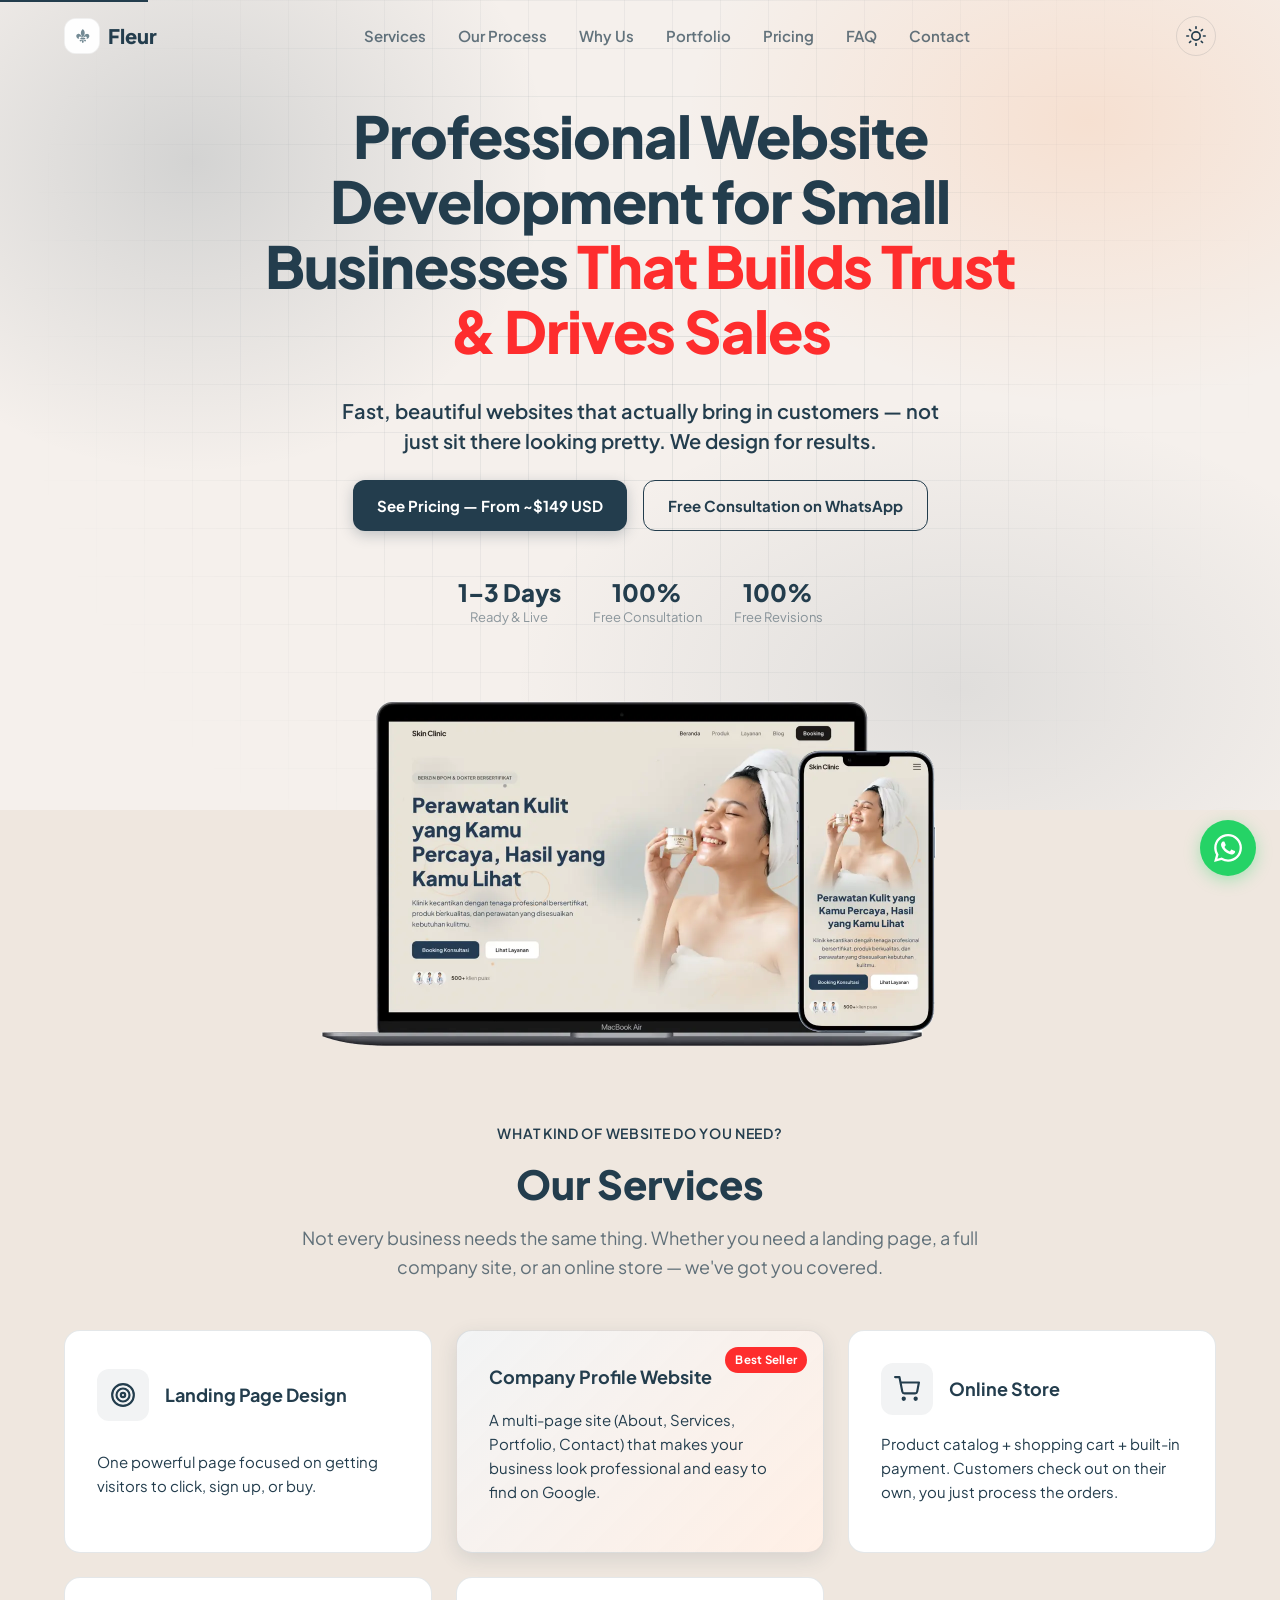
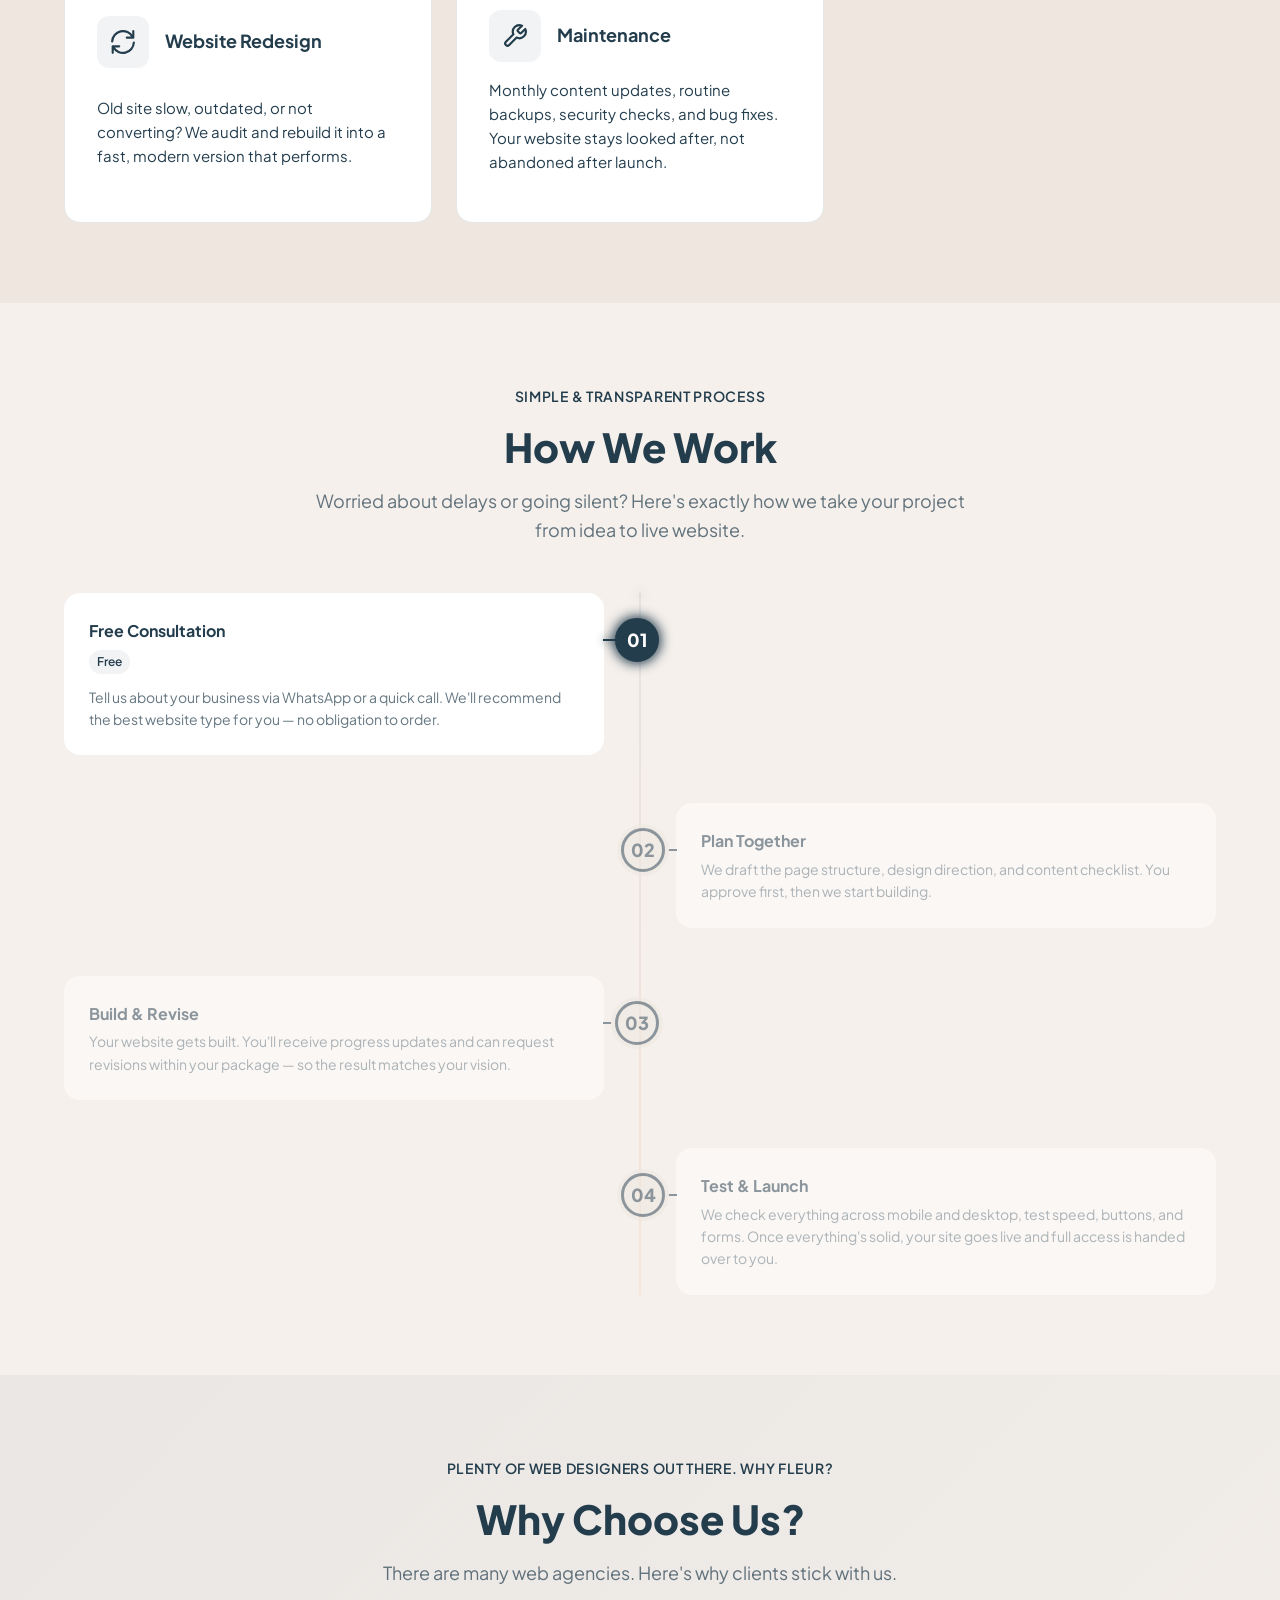
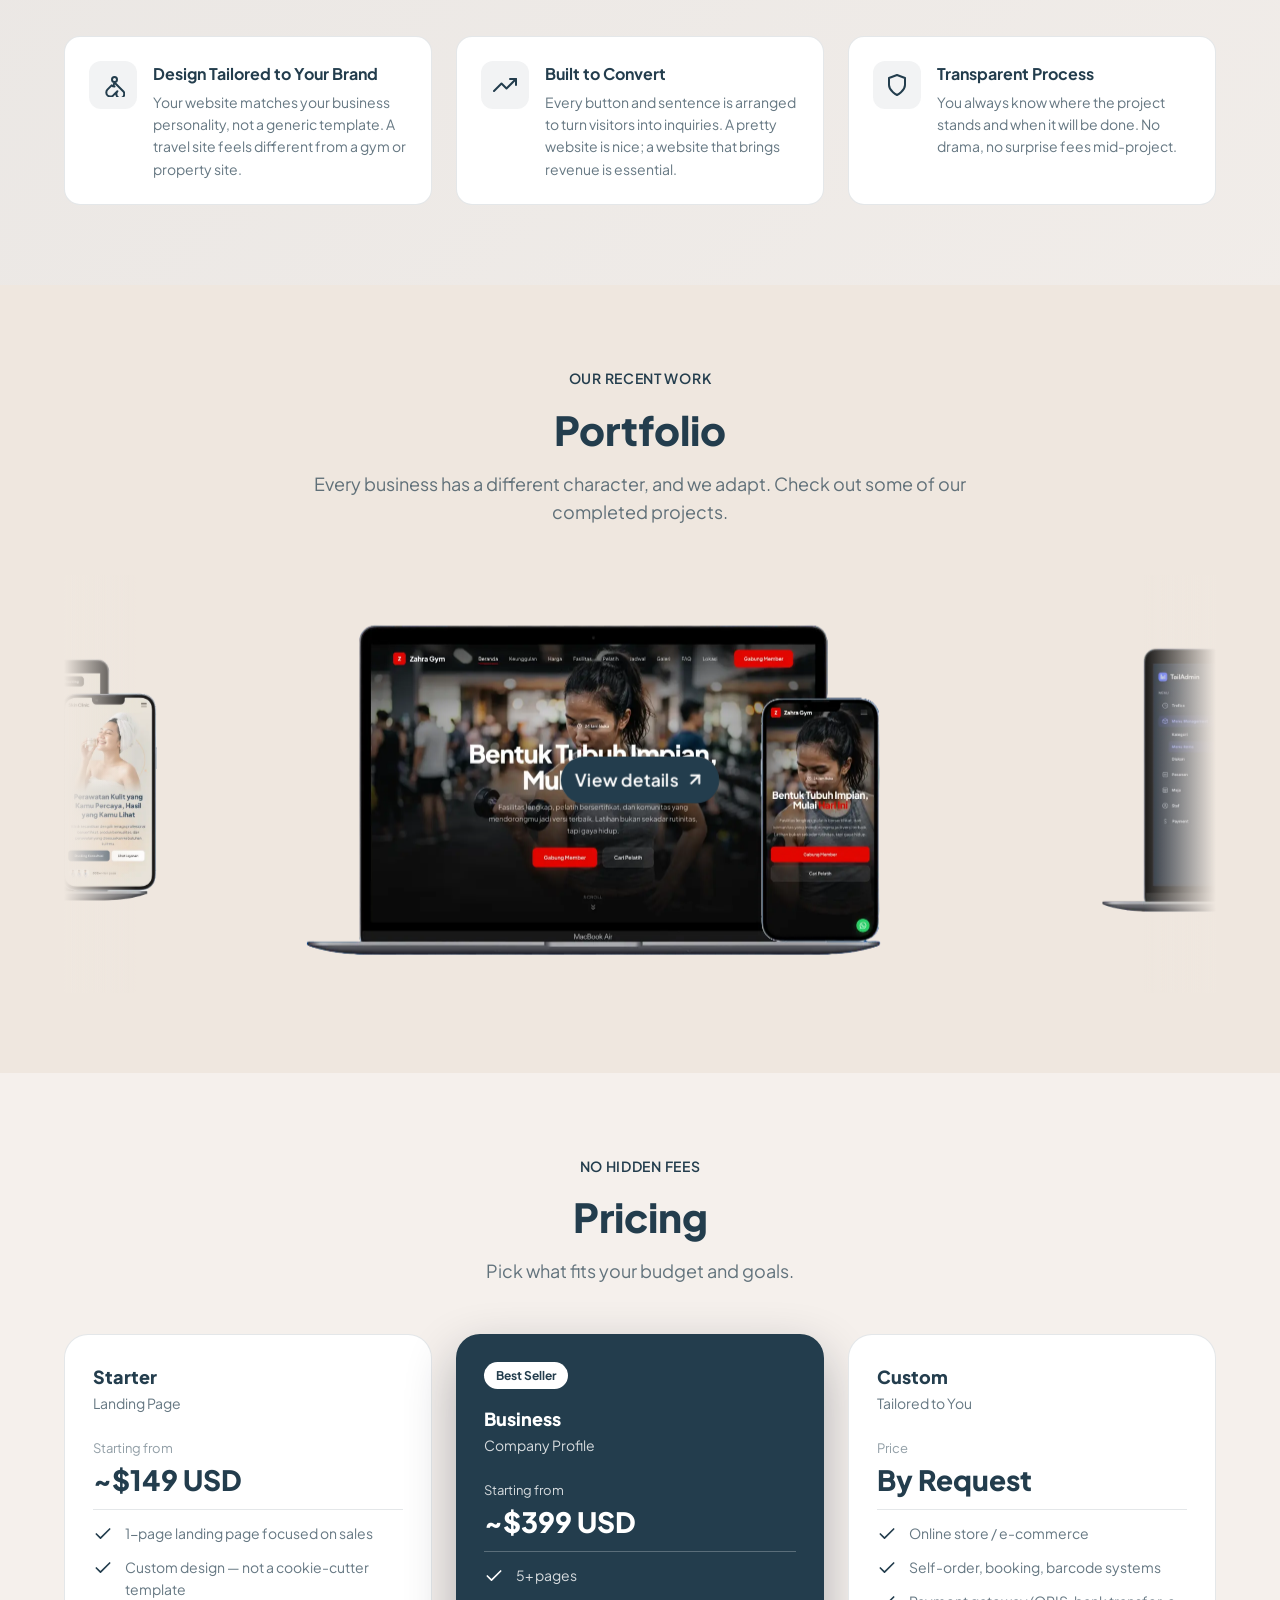
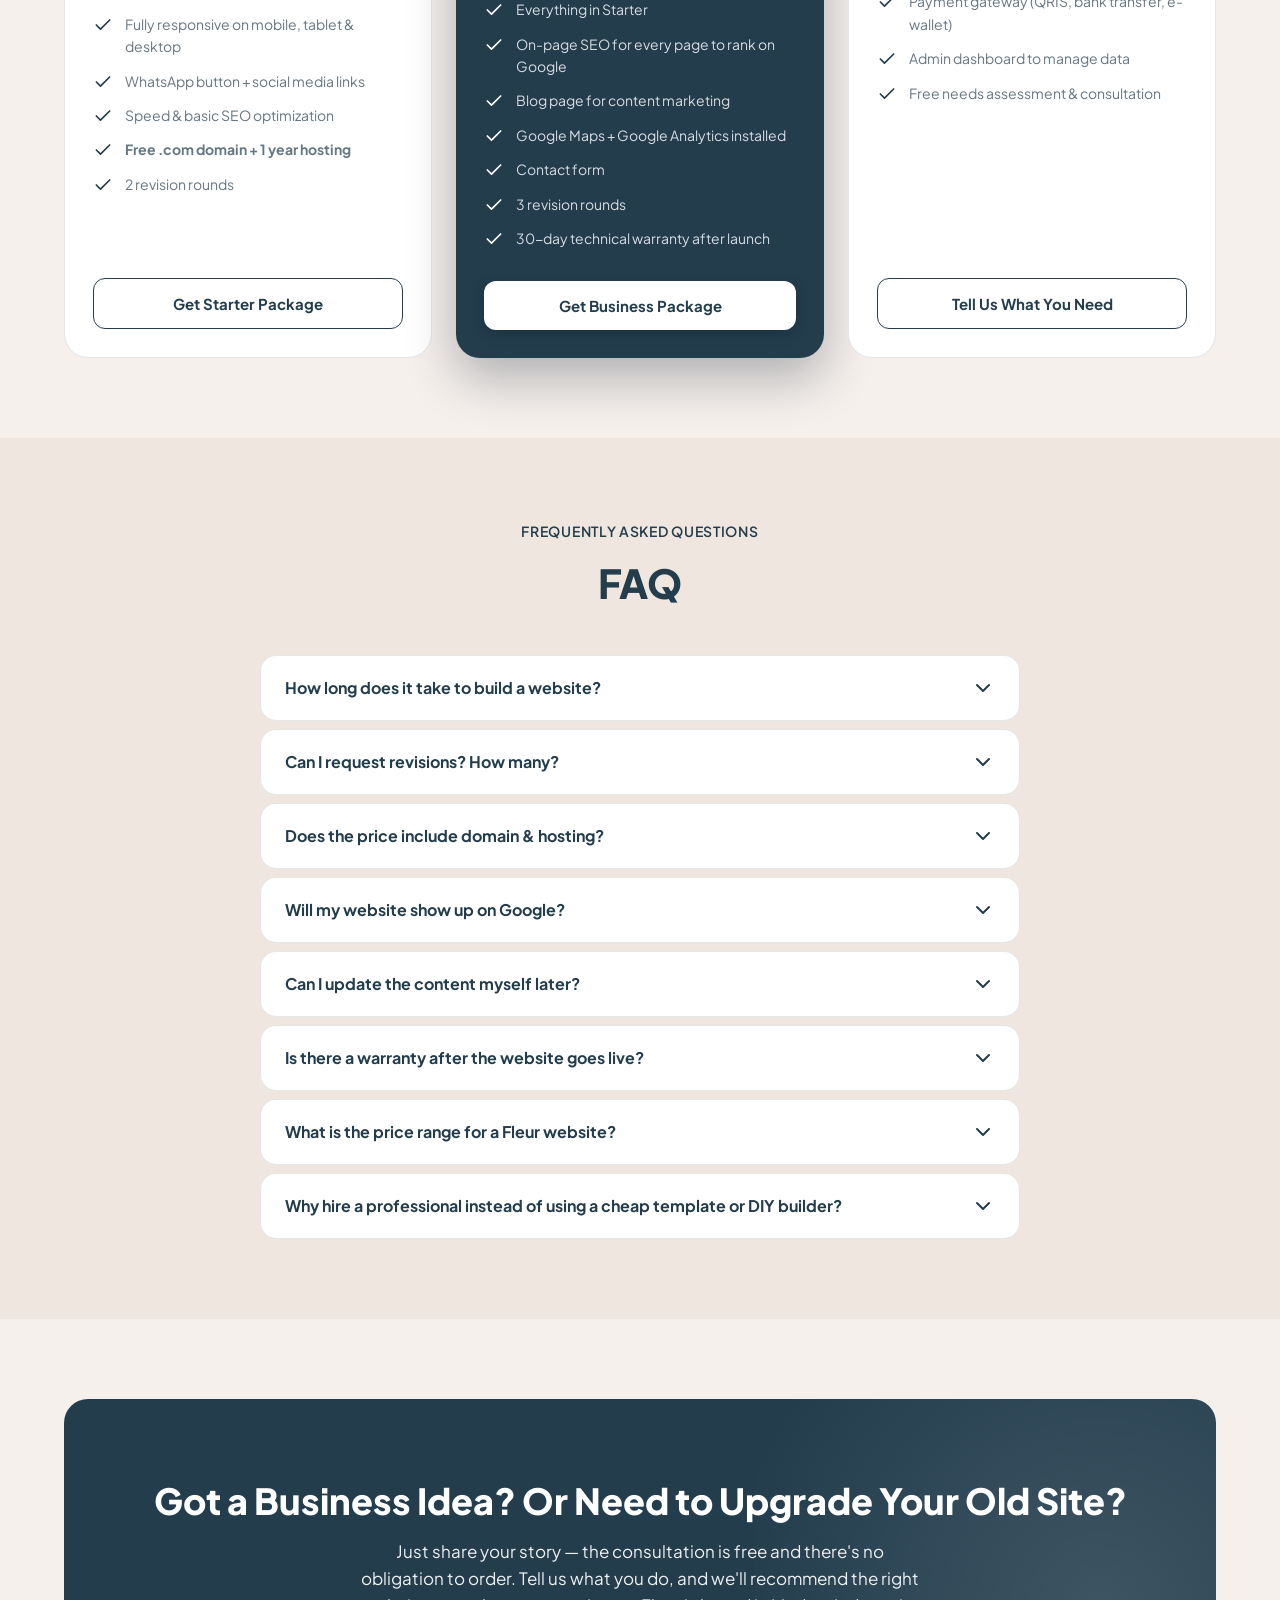
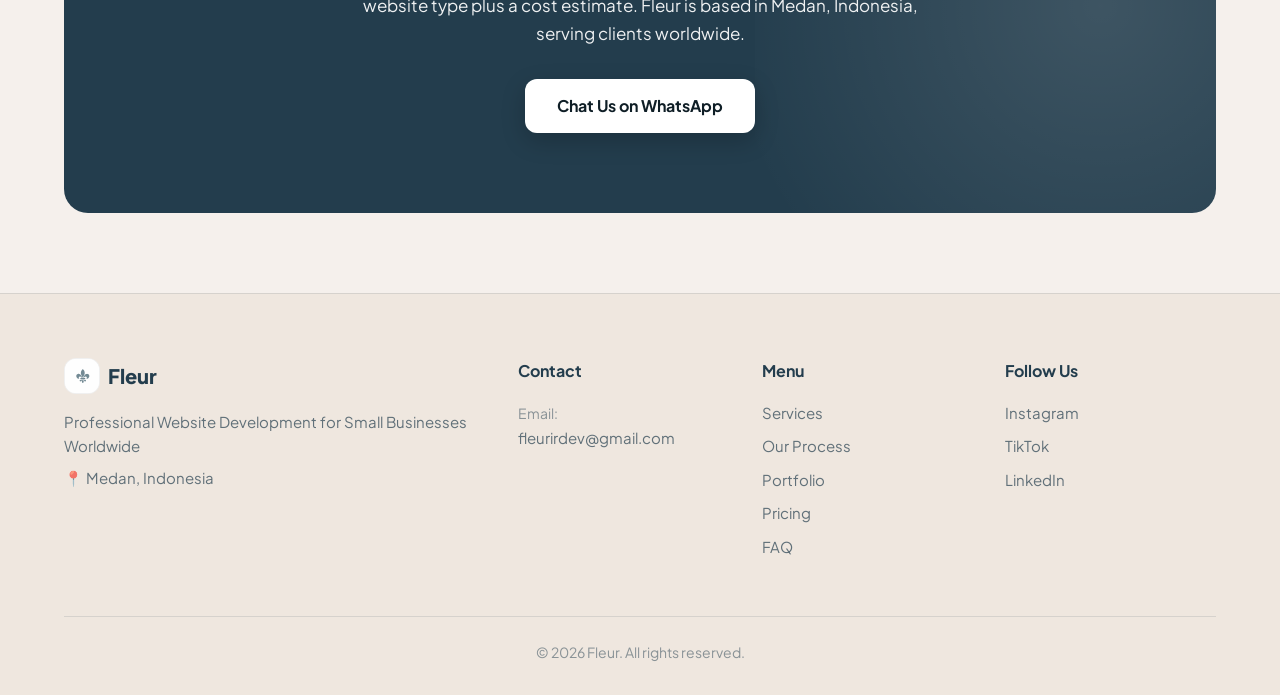
==== commit f9888e1e: "add SEO" ====
--- a/en/index.html
+++ b/en/index.html
@@ -14,20 +14,20 @@
     content="custom website development, small business web design, affordable website services, professional website design, landing page design, company profile website, ecommerce website development, website redesign services, website maintenance services, freelance web developer Indonesia, cheap website design, fast website development, SEO friendly website">
   <meta name="robots" content="index, follow">
   <meta name="author" content="Fleur">
-  <link rel="canonical" href="https://Fleur.id/en/">
+  <link rel="canonical" href="https://fleur.id/en/">
 
   <!-- Hreflang -->
-  <link rel="alternate" hreflang="id" href="https://Fleur.id/jasa-pembuatan-website" />
-  <link rel="alternate" hreflang="en" href="https://Fleur.id/en/" />
-  <link rel="alternate" hreflang="x-default" href="https://Fleur.id/jasa-pembuatan-website" />
+  <link rel="alternate" hreflang="id" href="https://fleur.id/jasa-pembuatan-website" />
+  <link rel="alternate" hreflang="en" href="https://fleur.id/en/" />
+  <link rel="alternate" hreflang="x-default" href="https://fleur.id/jasa-pembuatan-website" />
 
   <!-- Open Graph -->
   <meta property="og:type" content="website">
-  <meta property="og:url" content="https://Fleur.id/en/">
+  <meta property="og:url" content="https://fleur.id/en/">
   <meta property="og:title" content="Professional Website Development Services for Small Business | Fleur">
   <meta property="og:description"
     content="Affordable custom website development for small businesses &amp; professionals — landing pages, company profiles &amp; online stores. Fast turnaround, SEO-friendly, free consultation. Based in Indonesia, serving clients worldwide.">
-  <meta property="og:image" content="https://Fleur.id/assets/og-image.jpg">
+  <meta property="og:image" content="https://fleur.id/assets/og-image.jpg">
   <meta property="og:locale" content="en_US">
   <meta property="og:site_name" content="Fleur">
 
@@ -36,13 +36,17 @@
   <meta name="twitter:title" content="Professional Website Development Services for Small Business | Fleur">
   <meta name="twitter:description"
     content="Affordable custom website development for small businesses &amp; professionals — landing pages, company profiles &amp; online stores. Fast turnaround, SEO-friendly, free consultation. Based in Indonesia, serving clients worldwide.">
-  <meta name="twitter:image" content="https://Fleur.id/assets/og-image.jpg">
+  <meta name="twitter:image" content="https://fleur.id/assets/og-image.jpg">
 
   <!-- Fonts -->
   <link rel="preconnect" href="https://fonts.googleapis.com">
   <link rel="preconnect" href="https://fonts.gstatic.com" crossorigin>
   <link href="https://fonts.googleapis.com/css2?family=Plus+Jakarta+Sans:wght@400;500;600;700;800&display=swap"
     rel="stylesheet">
+
+  <!-- Preload critical resources -->
+  <link rel="preload" href="../css/styles.css" as="style">
+  <link rel="preload" as="image" href="../assets/skin-clinic-sample.webp" type="image/webp">
 
   <!-- Styles -->
   <link rel="stylesheet" href="../css/styles.css">
@@ -71,11 +75,11 @@
     "@graph": [
       {
         "@type": "ProfessionalService",
-        "@id": "https://Fleur.id/en/",
+        "@id": "https://fleur.id/en/",
         "name": "Fleur",
         "description": "Affordable custom website development for small businesses & professionals — landing pages, company profiles & online stores. Fast turnaround, SEO-friendly, free consultation. Based in Indonesia, serving clients worldwide.",
-        "url": "https://Fleur.id/en/",
-        "telephone": "+628XXXXXXXXX",
+        "url": "https://fleur.id/en/",
+        "telephone": "+6281234567890",
         "email": "fleurirdev@gmail.com",
         "address": {
           "@type": "PostalAddress",
@@ -89,20 +93,69 @@
         "priceRange": "$$"
       },
       {
+        "@type": "WebSite",
+        "@id": "https://fleur.id/#website",
+        "url": "https://fleur.id/",
+        "name": "Fleur",
+        "description": "Affordable custom website development for small businesses & professionals — landing pages, company profiles & online stores. Fast turnaround, SEO-friendly, free consultation. Based in Indonesia, serving clients worldwide.",
+        "publisher": { "@id": "https://fleur.id/en/" },
+        "potentialAction": {
+          "@type": "SearchAction",
+          "target": {
+            "@type": "EntryPoint",
+            "urlTemplate": "https://fleur.id/?q={search_term_string}"
+          },
+          "query-input": "required name=search_term_string"
+        }
+      },
+      {
+        "@type": "LocalBusiness",
+        "@id": "https://fleur.id/#localbusiness",
+        "name": "Fleur",
+        "description": "Affordable custom website development for small businesses & professionals — landing pages, company profiles & online stores. Fast turnaround, SEO-friendly, free consultation. Based in Indonesia, serving clients worldwide.",
+        "url": "https://fleur.id/en/",
+        "telephone": "+6281234567890",
+        "email": "fleurirdev@gmail.com",
+        "address": {
+          "@type": "PostalAddress",
+          "addressLocality": "Medan",
+          "addressRegion": "Sumatera Utara",
+          "addressCountry": "ID"
+        },
+        "geo": {
+          "@type": "GeoCoordinates",
+          "latitude": 3.5952,
+          "longitude": 98.6722
+        },
+        "areaServed": {
+          "@type": "Place",
+          "name": "Global"
+        },
+        "priceRange": "$$",
+        "openingHoursSpecification": [
+          {
+            "@type": "OpeningHoursSpecification",
+            "dayOfWeek": ["Monday", "Tuesday", "Wednesday", "Thursday", "Friday", "Saturday"],
+            "opens": "09:00",
+            "closes": "18:00"
+          }
+        ]
+      },
+      {
         "@type": "BreadcrumbList",
         "itemListElement": [
           {
             "@type": "ListItem",
             "position": 1,
             "name": "Home",
-            "item": "https://Fleur.id/en/"
+            "item": "https://fleur.id/en/"
           }
         ]
       },
       {
         "@type": "Service",
         "serviceType": "Custom Landing Page Design",
-        "provider": { "@id": "https://Fleur.id/en/" },
+        "provider": { "@id": "https://fleur.id/en/" },
         "areaServed": { "@type": "Place", "name": "Global" },
         "name": "Custom Landing Page Design",
         "description": "A single high-converting page designed to turn visitors into leads or buyers."
@@ -110,7 +163,7 @@
       {
         "@type": "Service",
         "serviceType": "Company Profile Website",
-        "provider": { "@id": "https://Fleur.id/en/" },
+        "provider": { "@id": "https://fleur.id/en/" },
         "areaServed": { "@type": "Place", "name": "Global" },
         "name": "Company Profile Website",
         "description": "A multi-page professional website that builds credibility and ranks on Google."
@@ -118,7 +171,7 @@
       {
         "@type": "Service",
         "serviceType": "Online Store Development",
-        "provider": { "@id": "https://Fleur.id/en/" },
+        "provider": { "@id": "https://fleur.id/en/" },
         "areaServed": { "@type": "Place", "name": "Global" },
         "name": "Online Store Development",
         "description": "Product catalog, shopping cart, and integrated payment on your own website."
@@ -126,7 +179,7 @@
       {
         "@type": "Service",
         "serviceType": "Website Redesign",
-        "provider": { "@id": "https://Fleur.id/en/" },
+        "provider": { "@id": "https://fleur.id/en/" },
         "areaServed": { "@type": "Place", "name": "Global" },
         "name": "Website Redesign",
         "description": "Rebuild your outdated website into a fast, modern, high-performing version."
@@ -134,7 +187,7 @@
       {
         "@type": "Service",
         "serviceType": "Website Maintenance",
-        "provider": { "@id": "https://Fleur.id/en/" },
+        "provider": { "@id": "https://fleur.id/en/" },
         "areaServed": { "@type": "Place", "name": "Global" },
         "name": "Website Maintenance",
         "description": "Monthly content updates, regular backups, security monitoring, and bug fixes."
@@ -222,7 +275,7 @@
   </div>
 
   <!-- Skip to content for accessibility -->
-  <!-- <a href="#main-content" class="skip-link">Skip to content</a> -->
+  <a href="#main-content" class="skip-link">Skip to content</a>
 
   <!-- Navbar -->
   <header class="header" id="header">
@@ -286,7 +339,7 @@
           <p class="hero__subtitle" id="hero-subtitle">Fast, beautiful websites that actually bring in customers — not just sit there looking pretty. We design for results.</p>
           <div class="hero__cta">
             <a href="#pricing" class="btn btn--primary" id="hero-cta-primary">See Pricing — From ~$149 USD</a>
-            <a href="https://wa.me/628XXXXXXXXX?text=Hi%20Fleur%2C%20I%27d%20like%20a%20free%20consultation%20about%20my%20website."
+            <a href="https://wa.me/6281234567890?text=Hi%20Fleur%2C%20I%27d%20like%20a%20free%20consultation%20about%20my%20website."
               class="btn btn--secondary" id="hero-cta-secondary" target="_blank" rel="noopener noreferrer">Free Consultation on WhatsApp</a>
           </div>
           <div class="hero__stats" id="hero-stats">
@@ -310,7 +363,7 @@
         <div class="hero__showcase-track" id="hero-showcase-track">
           <a class="showcase-card" href="#portfolio" aria-label="Self Order">
             <img src="../assets/skin-clinic-sample.webp"
-              alt="Portfolio QRIS self-order system for restaurant — Fleur web development" loading="lazy">
+              alt="Portfolio QRIS self-order system for restaurant — Fleur web development" loading="eager" width="960" height="540">
           </a>
         </div>
       </div>
@@ -862,7 +915,7 @@
         <div class="cta__card reveal">
           <h2 class="cta__title" id="cta-title">Got a Business Idea? Or Need to Upgrade Your Old Site?</h2>
           <p class="cta__description" id="cta-description">Just share your story — the consultation is free and there's no obligation to order. Tell us what you do, and we'll recommend the right website type plus a cost estimate. Fleur is based in Medan, Indonesia, serving clients worldwide.</p>
-          <a href="https://wa.me/628XXXXXXXXX?text=Hi%20Fleur%2C%20I%27d%20like%20a%20free%20consultation%20about%20my%20website."
+          <a href="https://wa.me/6281234567890?text=Hi%20Fleur%2C%20I%27d%20like%20a%20free%20consultation%20about%20my%20website."
             class="btn btn--primary btn--large" id="cta-button" target="_blank" rel="noopener noreferrer">Chat Us on WhatsApp</a>
         </div>
       </div>
@@ -885,11 +938,11 @@
         <div class="footer__contact reveal">
           <h3>Contact</h3>
           <ul>
-            <li>
+            <!-- <li>
               <span>WhatsApp:</span>
-              <a href="https://wa.me/628XXXXXXXXX?text=Hi%20Fleur%2C%20I%27d%20like%20a%20free%20consultation%20about%20my%20website."
-                id="footer-wa" target="_blank" rel="noopener noreferrer">+62 8XXXXXXXXX</a>
-            </li>
+              <a href="https://wa.me/6281234567890?text=Hi%20Fleur%2C%20I%27d%20like%20a%20free%20consultation%20about%20my%20website."
+                id="footer-wa" target="_blank" rel="noopener noreferrer">+62 81234567890</a>
+            </li> -->
             <li>
               <span>Email:</span>
               <a href="mailto:fleurirdev@gmail.com" id="footer-email">fleurirdev@gmail.com</a>
@@ -925,7 +978,7 @@
   </footer>
 
   <!-- Floating WhatsApp Button -->
-  <a href="https://wa.me/628XXXXXXXXX?text=Hi%20Fleur%2C%20I%27d%20like%20a%20free%20consultation%20about%20my%20website."
+  <a href="https://wa.me/6281234567890?text=Hi%20Fleur%2C%20I%27d%20like%20a%20free%20consultation%20about%20my%20website."
     class="floating-wa" id="floating-wa" aria-label="Chat WhatsApp" target="_blank" rel="noopener noreferrer">
     <svg viewBox="0 0 24 24" fill="currentColor" aria-hidden="true">
       <path
--- a/css/styles.css
+++ b/css/styles.css
@@ -2154,7 +2154,7 @@
 .project-detail__subheading {
   font-size: clamp(1rem, 2vw, 1.25rem);
   font-weight: 500;
-  color: var(--color-accent);
+  color: var(--text-accent);
   margin-bottom: var(--space-12, 3rem);
 }
 
--- a/css/styles.css
+++ b/css/styles.css
@@ -2154,7 +2154,7 @@
 .project-detail__subheading {
   font-size: clamp(1rem, 2vw, 1.25rem);
   font-weight: 500;
-  color: var(--color-accent);
+  color: var(--text-accent);
   margin-bottom: var(--space-12, 3rem);
 }
 
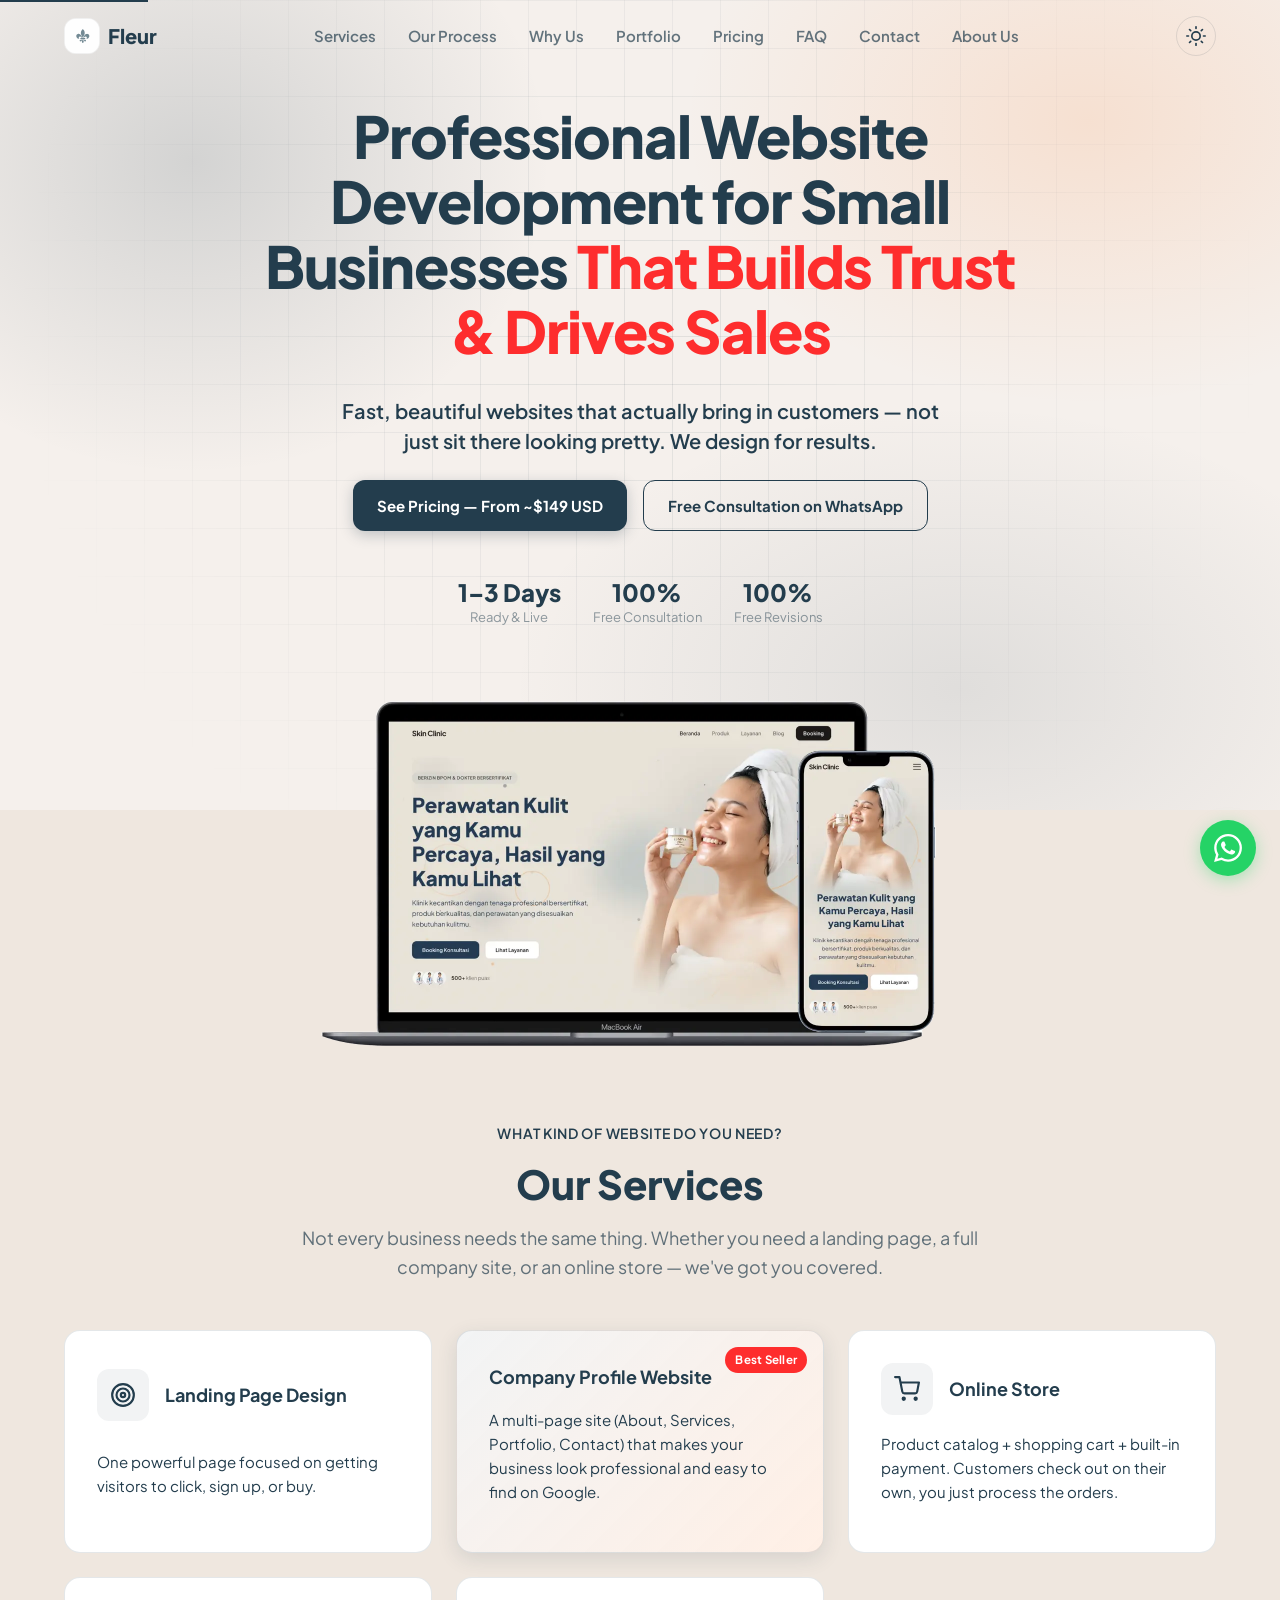
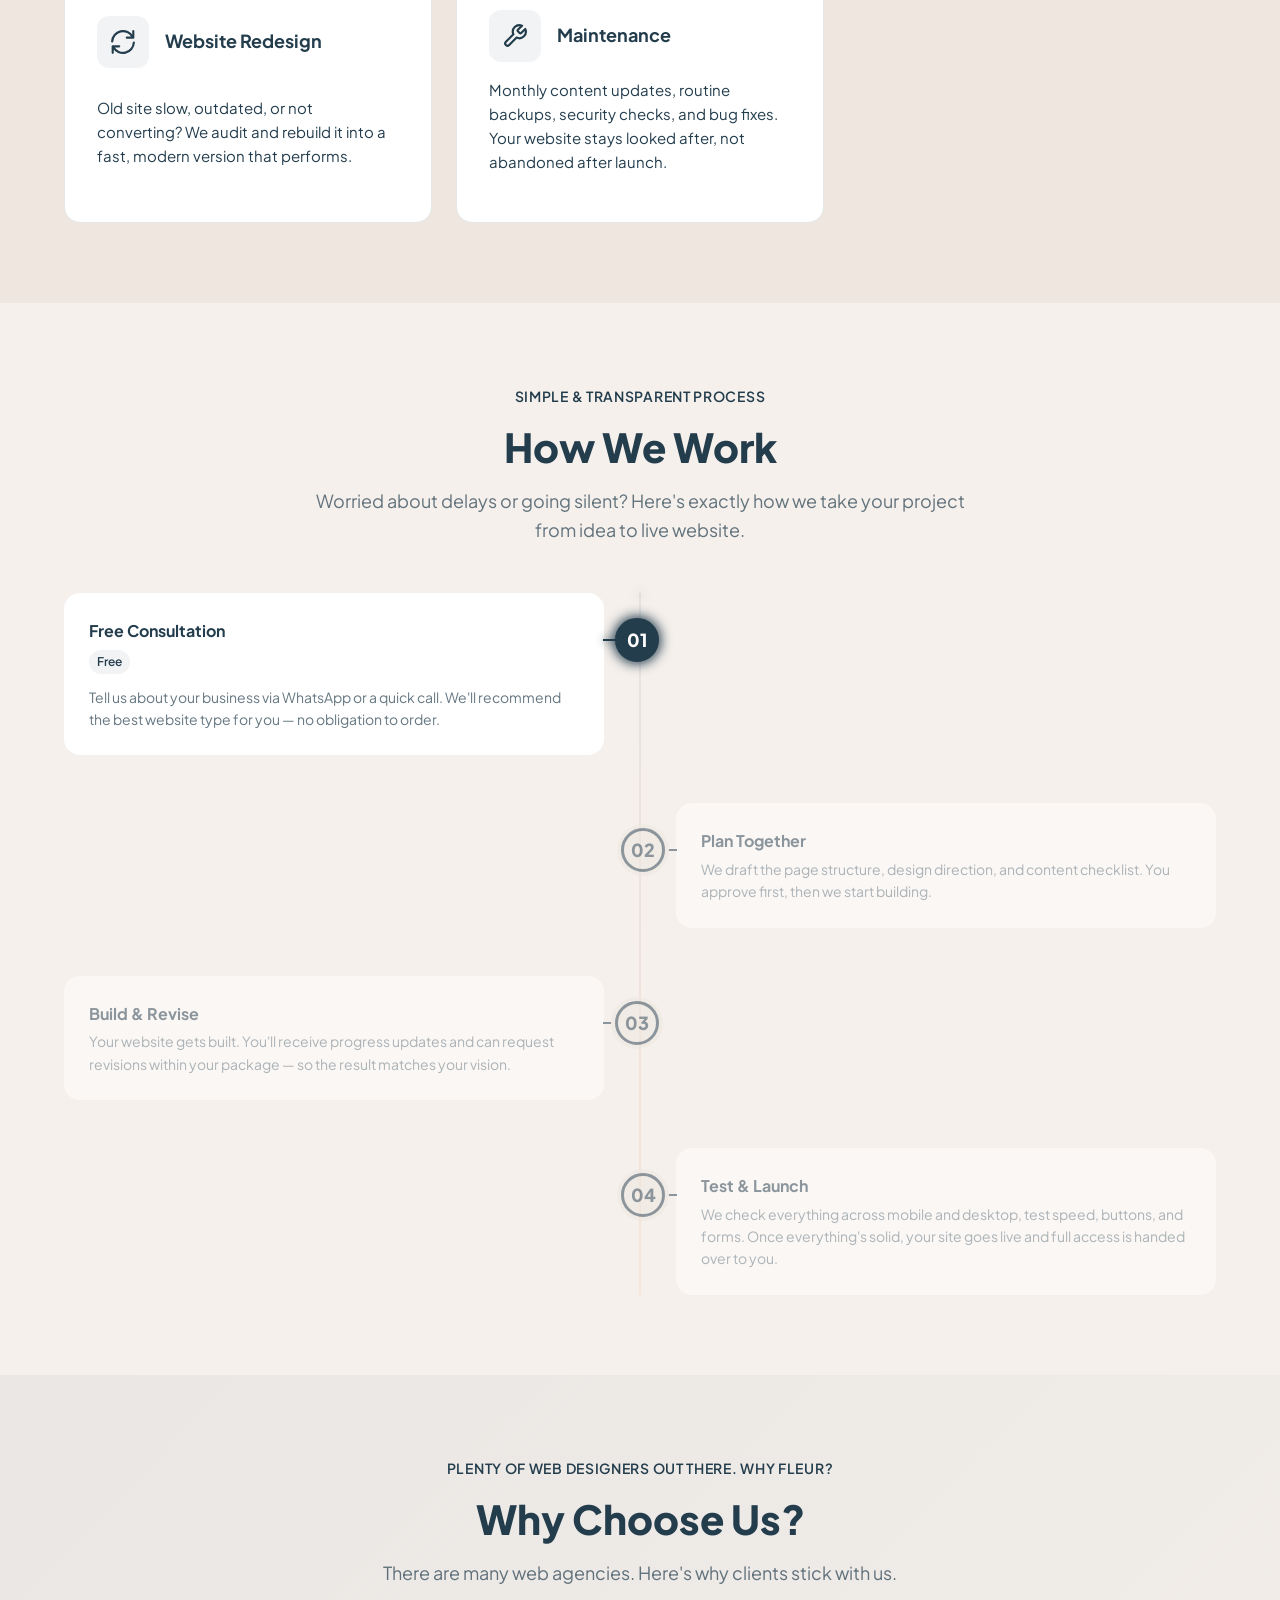
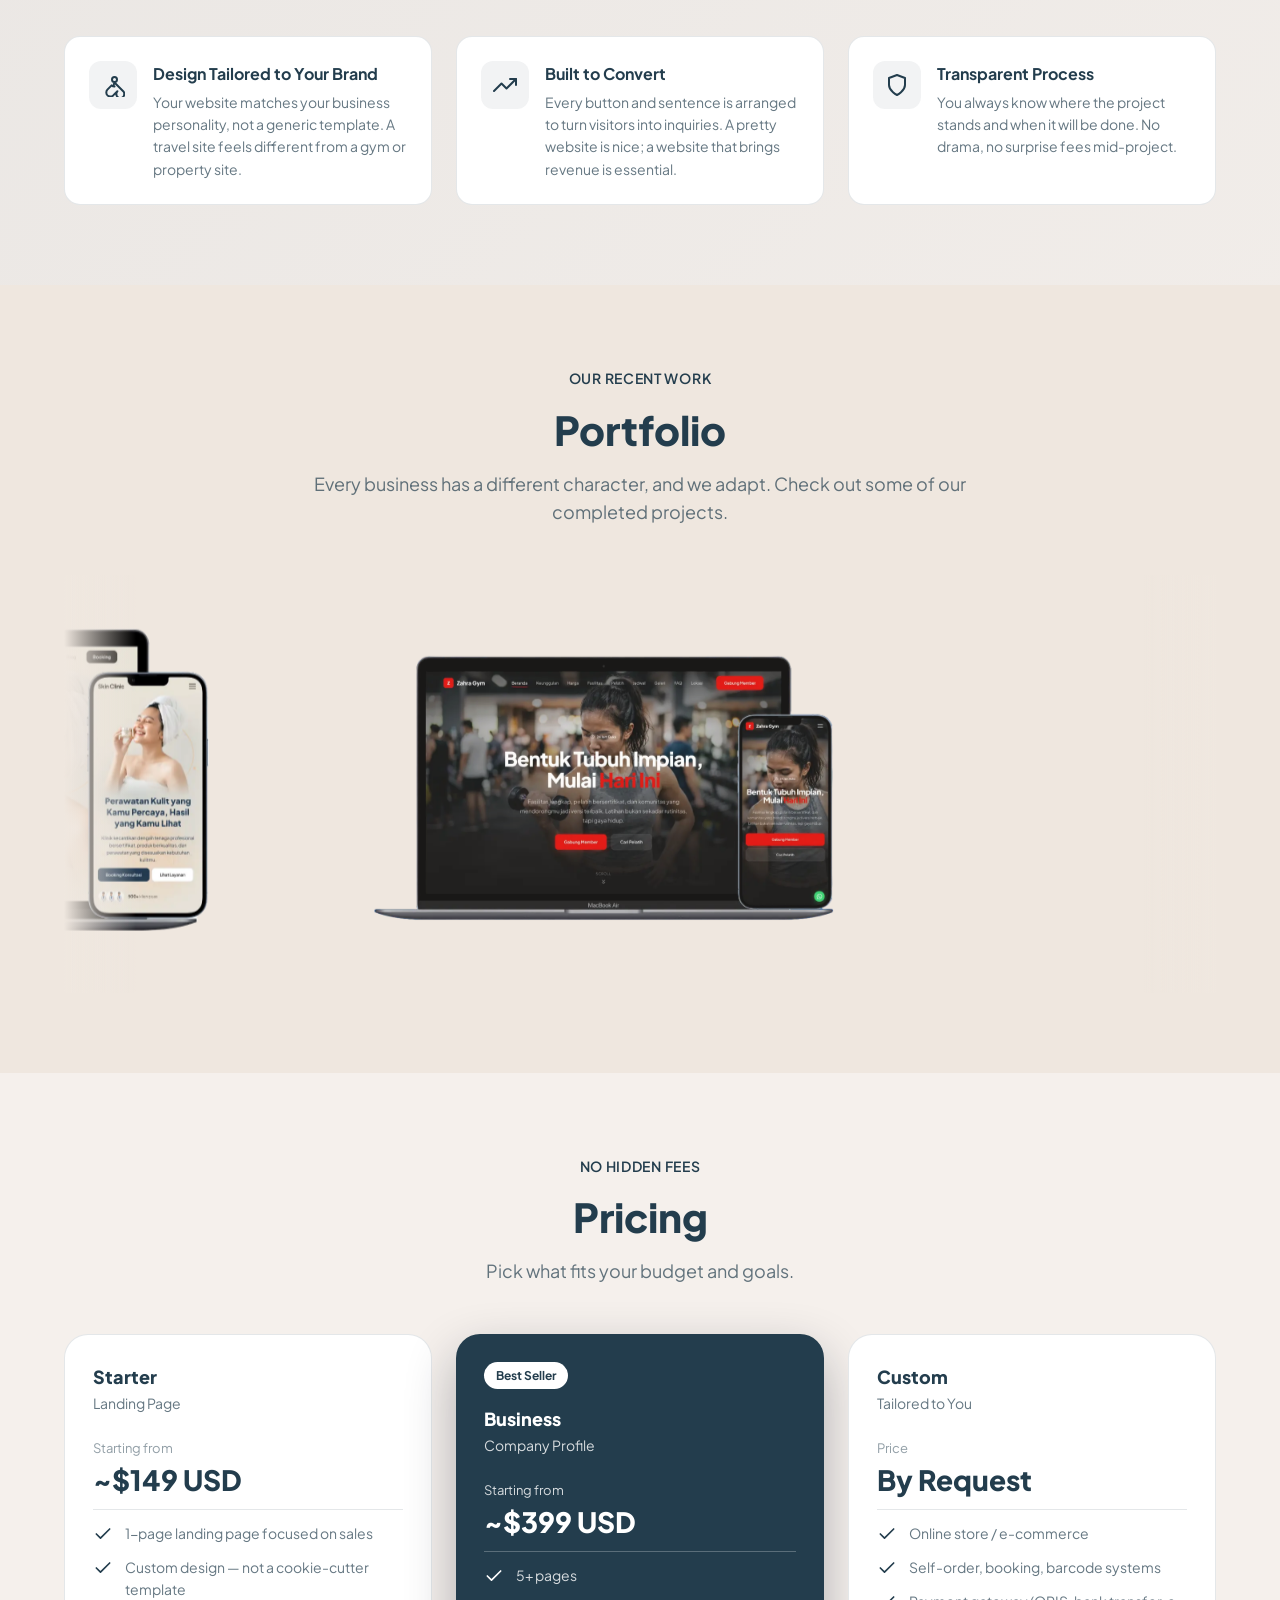
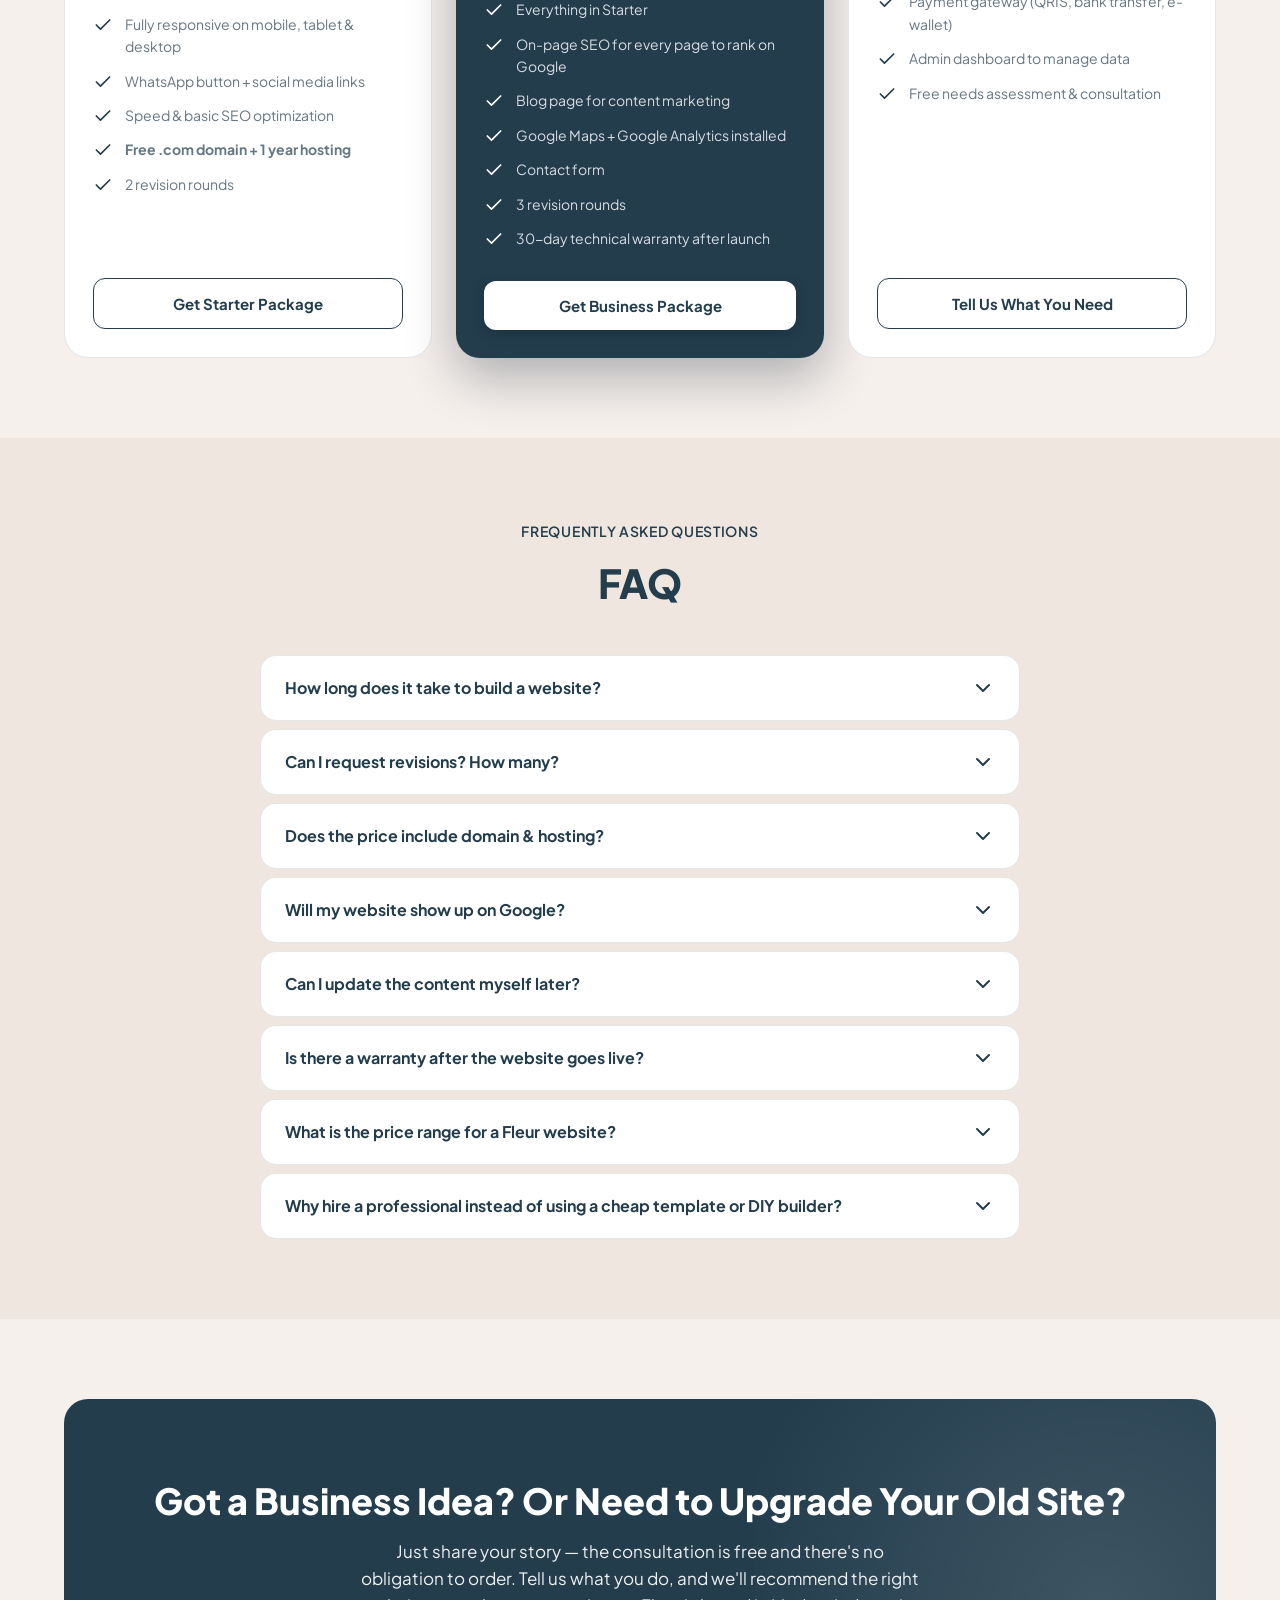
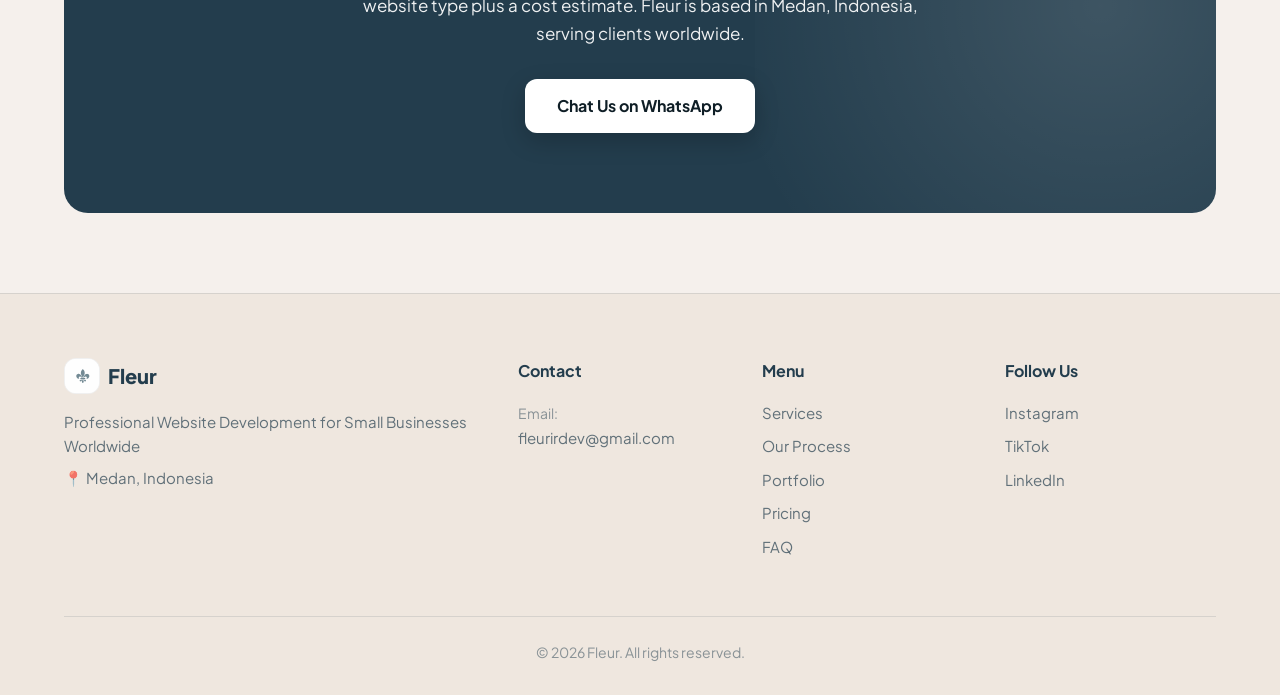
==== commit e7ffe90a: "change" ====
--- a/en/index.html
+++ b/en/index.html
@@ -294,6 +294,7 @@
           <li role="none"><a href="#pricing" class="nav__link" role="menuitem" data-section="pricing">Pricing</a></li>
           <li role="none"><a href="#faq" class="nav__link" role="menuitem" data-section="faq">FAQ</a></li>
           <li role="none"><a href="#contact" class="nav__link" role="menuitem" data-section="contact">Contact</a></li>
+          <li role="none"><a href="aboutUs.html" class="nav__link" role="menuitem" data-section="about">About Us</a></li>
         </ul>
       </div>
 
--- a/css/styles.css
+++ b/css/styles.css
@@ -488,6 +488,7 @@
   align-items: center;
   justify-content: center;
   gap: 4px 12px;
+  z-index: 99999999;
   width: 100%;
   padding: 10px 44px 10px 16px;
   font-size: var(--font-size-sm, 0.875rem);
@@ -2144,7 +2145,8 @@
 }
 
 .project-detail__heading {
-  font-size: clamp(1.8rem, 4vw, 3rem);
+  margin-top: 2rem;
+  font-size: clamp(1.8rem, 3vw, 2.2rem);
   font-weight: 800;
   line-height: 1.15;
   margin-bottom: var(--space-4, 1rem);
@@ -2152,26 +2154,136 @@
 }
 
 .project-detail__subheading {
-  font-size: clamp(1rem, 2vw, 1.25rem);
+  font-size: clamp(1rem, 1.2vw, 1.3rem);
   font-weight: 500;
   color: var(--text-accent);
   margin-bottom: var(--space-12, 3rem);
 }
 
 .project-detail__body {
-  max-width: 70ch;
-  font-size: clamp(1rem, 1.6vw, 1.125rem);
-  line-height: 1.8;
-  text-align: justify;
+
+  margin-inline: auto;
+  font-size: clamp(1.02rem, 1.5vw, 1.15rem);
+  line-height: 1.85;
+  text-align: left;
+  text-wrap: pretty;
   color: var(--text-secondary, #4b5563);
 }
 
+.project-detail__body p {
+  margin-top: var(--space-5, 1.25rem);
+}
+
 .project-detail__body p+p {
-  margin-top: var(--space-6, 1.5rem);
+  margin-top: var(--space-5, 1.25rem);
+}
+
+.project-detail__body .lead {
+  font-size: clamp(1.18rem, 2.2vw, 1.45rem);
+  line-height: 1.6;
+  color: var(--text-primary, #233D4D);
+  font-weight: 500;
+  margin-top: 0;
+  margin-bottom: var(--space-8, 2rem);
+  text-wrap: balance;
+}
+
+.project-detail__body h2 {
+  font-size: clamp(1.05rem, 2vw, 1.3rem);
+  font-weight: 600;
+  line-height: 1.35;
+  letter-spacing: -0.01em;
+  color: var(--text-accent, #16a374);
+  margin-top: var(--space-10, 2.5rem);
+  margin-bottom: var(--space-4, 1rem);
+  scroll-margin-top: 120px;
+  text-wrap: balance;
+}
+
+.project-detail__body a {
+  color: var(--color-accent-2, #16a374);
+  text-decoration: underline;
+  text-underline-offset: 3px;
+  text-decoration-thickness: 2px;
+  font-weight: 600;
+  transition: color 0.2s ease;
+}
+
+.project-detail__body a:hover {
+  color: var(--color-accent, #0ea5a4);
+}
+
+.project-detail__quote {
+  margin: var(--space-12, 3rem) 0;
+  padding: var(--space-6, 1.5rem) var(--space-8, 2rem);
+  border-left: 4px solid var(--color-accent-2, #16a374);
+  border-radius: 0 14px 14px 0;
+  background: color-mix(in srgb, var(--color-accent-2, #16a374) 7%, transparent);
+  font-size: clamp(1.1rem, 2vw, 1.3rem);
+  font-style: italic;
+  font-weight: 600;
+  line-height: 1.5;
+  color: var(--text-primary, #233D4D);
+}
+
+.project-detail__faq {
+  margin-top: var(--space-20, 5rem);
+}
+
+.project-detail__faq-title {
+  font-size: clamp(1.05rem, 2vw, 1.3rem);
+  font-weight: 600;
+  letter-spacing: -0.01em;
+  color: var(--text-accent, #16a374);
+  margin-bottom: var(--space-6, 1.5rem);
+  text-wrap: balance;
+}
+
+.faq-item {
+  border: 1px solid var(--border-accent, rgba(35, 61, 77, 0.12));
+  border-radius: 14px;
+  margin-bottom: var(--space-4, 1rem);
+  overflow: hidden;
+  background: color-mix(in srgb, var(--color-accent-2, #16a374) 3%, transparent);
+}
+
+.faq-item summary {
+  cursor: pointer;
+  list-style: none;
+  display: flex;
+  justify-content: space-between;
+  align-items: center;
+  gap: 1rem;
+  padding: var(--space-5, 1.25rem) var(--space-6, 1.5rem);
+  font-weight: 600;
+  color: var(--text-primary, #233D4D);
+}
+
+.faq-item summary::-webkit-details-marker {
+  display: none;
+}
+
+.faq-item summary::after {
+  content: "+";
+  flex: none;
+  font-size: 1.5rem;
+  line-height: 1;
+  color: var(--color-accent-2, #16a374);
+  transition: transform 0.2s ease;
+}
+
+.faq-item[open] summary::after {
+  content: "\2212";
+}
+
+.faq-item__body {
+  padding: 0 var(--space-6, 1.5rem) var(--space-5, 1.25rem);
+  color: var(--text-secondary, #4b5563);
+  line-height: 1.75;
 }
 
 .project-detail__tags {
-  margin-top: var(--space-16, 6rem);
+  margin: 2rem 0rem 2rem 0rem;
   display: flex;
   flex-wrap: wrap;
   align-items: center;
@@ -2286,6 +2398,29 @@
   .project-detail__tags{
     margin-bottom: 1.2rem;
   }
+
+  .project-detail__body {
+    max-width: 100%;
+    font-size: 1.05rem;
+    line-height: 1.75;
+    text-align: justify;
+    text-justify: inter-word;
+  }
+
+  .project-detail__body .lead,
+  .project-detail__quote,
+  .faq-item__body {
+    text-align: left;
+  }
+
+  .project-detail__body h2 {
+    margin-top: var(--space-12, 3rem);
+  }
+
+  .project-detail__quote {
+    margin: var(--space-10, 2.5rem) 0;
+    padding: var(--space-5, 1.25rem) var(--space-5, 1.25rem);
+  }
 }
 
 /* -----------------------------------------------------------
--- a/css/styles.css
+++ b/css/styles.css
@@ -488,6 +488,7 @@
   align-items: center;
   justify-content: center;
   gap: 4px 12px;
+  z-index: 99999999;
   width: 100%;
   padding: 10px 44px 10px 16px;
   font-size: var(--font-size-sm, 0.875rem);
@@ -2144,7 +2145,8 @@
 }
 
 .project-detail__heading {
-  font-size: clamp(1.8rem, 4vw, 3rem);
+  margin-top: 2rem;
+  font-size: clamp(1.8rem, 3vw, 2.2rem);
   font-weight: 800;
   line-height: 1.15;
   margin-bottom: var(--space-4, 1rem);
@@ -2152,26 +2154,136 @@
 }
 
 .project-detail__subheading {
-  font-size: clamp(1rem, 2vw, 1.25rem);
+  font-size: clamp(1rem, 1.2vw, 1.3rem);
   font-weight: 500;
   color: var(--text-accent);
   margin-bottom: var(--space-12, 3rem);
 }
 
 .project-detail__body {
-  max-width: 70ch;
-  font-size: clamp(1rem, 1.6vw, 1.125rem);
-  line-height: 1.8;
-  text-align: justify;
+
+  margin-inline: auto;
+  font-size: clamp(1.02rem, 1.5vw, 1.15rem);
+  line-height: 1.85;
+  text-align: left;
+  text-wrap: pretty;
   color: var(--text-secondary, #4b5563);
 }
 
+.project-detail__body p {
+  margin-top: var(--space-5, 1.25rem);
+}
+
 .project-detail__body p+p {
-  margin-top: var(--space-6, 1.5rem);
+  margin-top: var(--space-5, 1.25rem);
+}
+
+.project-detail__body .lead {
+  font-size: clamp(1.18rem, 2.2vw, 1.45rem);
+  line-height: 1.6;
+  color: var(--text-primary, #233D4D);
+  font-weight: 500;
+  margin-top: 0;
+  margin-bottom: var(--space-8, 2rem);
+  text-wrap: balance;
+}
+
+.project-detail__body h2 {
+  font-size: clamp(1.05rem, 2vw, 1.3rem);
+  font-weight: 600;
+  line-height: 1.35;
+  letter-spacing: -0.01em;
+  color: var(--text-accent, #16a374);
+  margin-top: var(--space-10, 2.5rem);
+  margin-bottom: var(--space-4, 1rem);
+  scroll-margin-top: 120px;
+  text-wrap: balance;
+}
+
+.project-detail__body a {
+  color: var(--color-accent-2, #16a374);
+  text-decoration: underline;
+  text-underline-offset: 3px;
+  text-decoration-thickness: 2px;
+  font-weight: 600;
+  transition: color 0.2s ease;
+}
+
+.project-detail__body a:hover {
+  color: var(--color-accent, #0ea5a4);
+}
+
+.project-detail__quote {
+  margin: var(--space-12, 3rem) 0;
+  padding: var(--space-6, 1.5rem) var(--space-8, 2rem);
+  border-left: 4px solid var(--color-accent-2, #16a374);
+  border-radius: 0 14px 14px 0;
+  background: color-mix(in srgb, var(--color-accent-2, #16a374) 7%, transparent);
+  font-size: clamp(1.1rem, 2vw, 1.3rem);
+  font-style: italic;
+  font-weight: 600;
+  line-height: 1.5;
+  color: var(--text-primary, #233D4D);
+}
+
+.project-detail__faq {
+  margin-top: var(--space-20, 5rem);
+}
+
+.project-detail__faq-title {
+  font-size: clamp(1.05rem, 2vw, 1.3rem);
+  font-weight: 600;
+  letter-spacing: -0.01em;
+  color: var(--text-accent, #16a374);
+  margin-bottom: var(--space-6, 1.5rem);
+  text-wrap: balance;
+}
+
+.faq-item {
+  border: 1px solid var(--border-accent, rgba(35, 61, 77, 0.12));
+  border-radius: 14px;
+  margin-bottom: var(--space-4, 1rem);
+  overflow: hidden;
+  background: color-mix(in srgb, var(--color-accent-2, #16a374) 3%, transparent);
+}
+
+.faq-item summary {
+  cursor: pointer;
+  list-style: none;
+  display: flex;
+  justify-content: space-between;
+  align-items: center;
+  gap: 1rem;
+  padding: var(--space-5, 1.25rem) var(--space-6, 1.5rem);
+  font-weight: 600;
+  color: var(--text-primary, #233D4D);
+}
+
+.faq-item summary::-webkit-details-marker {
+  display: none;
+}
+
+.faq-item summary::after {
+  content: "+";
+  flex: none;
+  font-size: 1.5rem;
+  line-height: 1;
+  color: var(--color-accent-2, #16a374);
+  transition: transform 0.2s ease;
+}
+
+.faq-item[open] summary::after {
+  content: "\2212";
+}
+
+.faq-item__body {
+  padding: 0 var(--space-6, 1.5rem) var(--space-5, 1.25rem);
+  color: var(--text-secondary, #4b5563);
+  line-height: 1.75;
 }
 
 .project-detail__tags {
-  margin-top: var(--space-16, 6rem);
+  margin: 2rem 0rem 2rem 0rem;
   display: flex;
   flex-wrap: wrap;
   align-items: center;
@@ -2286,6 +2398,29 @@
   .project-detail__tags{
     margin-bottom: 1.2rem;
   }
+
+  .project-detail__body {
+    max-width: 100%;
+    font-size: 1.05rem;
+    line-height: 1.75;
+    text-align: justify;
+    text-justify: inter-word;
+  }
+
+  .project-detail__body .lead,
+  .project-detail__quote,
+  .faq-item__body {
+    text-align: left;
+  }
+
+  .project-detail__body h2 {
+    margin-top: var(--space-12, 3rem);
+  }
+
+  .project-detail__quote {
+    margin: var(--space-10, 2.5rem) 0;
+    padding: var(--space-5, 1.25rem) var(--space-5, 1.25rem);
+  }
 }
 
 /* -----------------------------------------------------------
